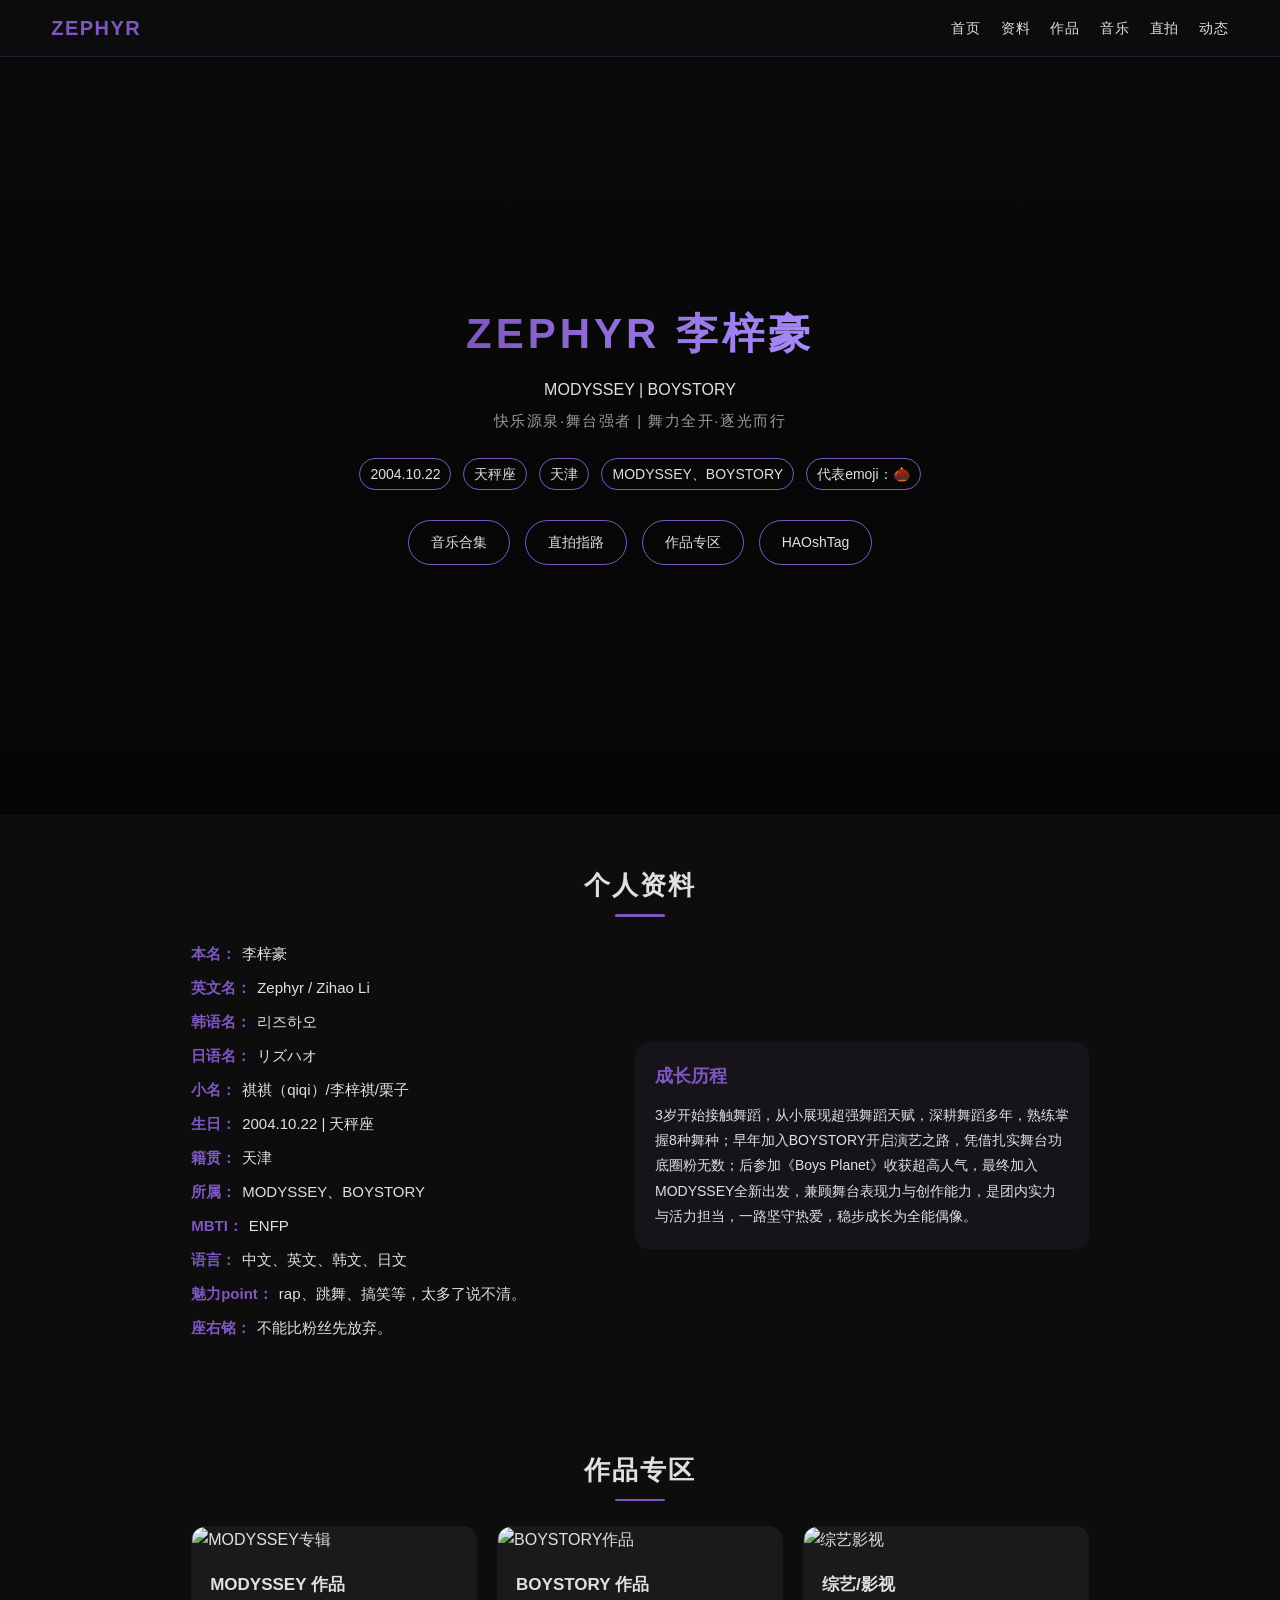
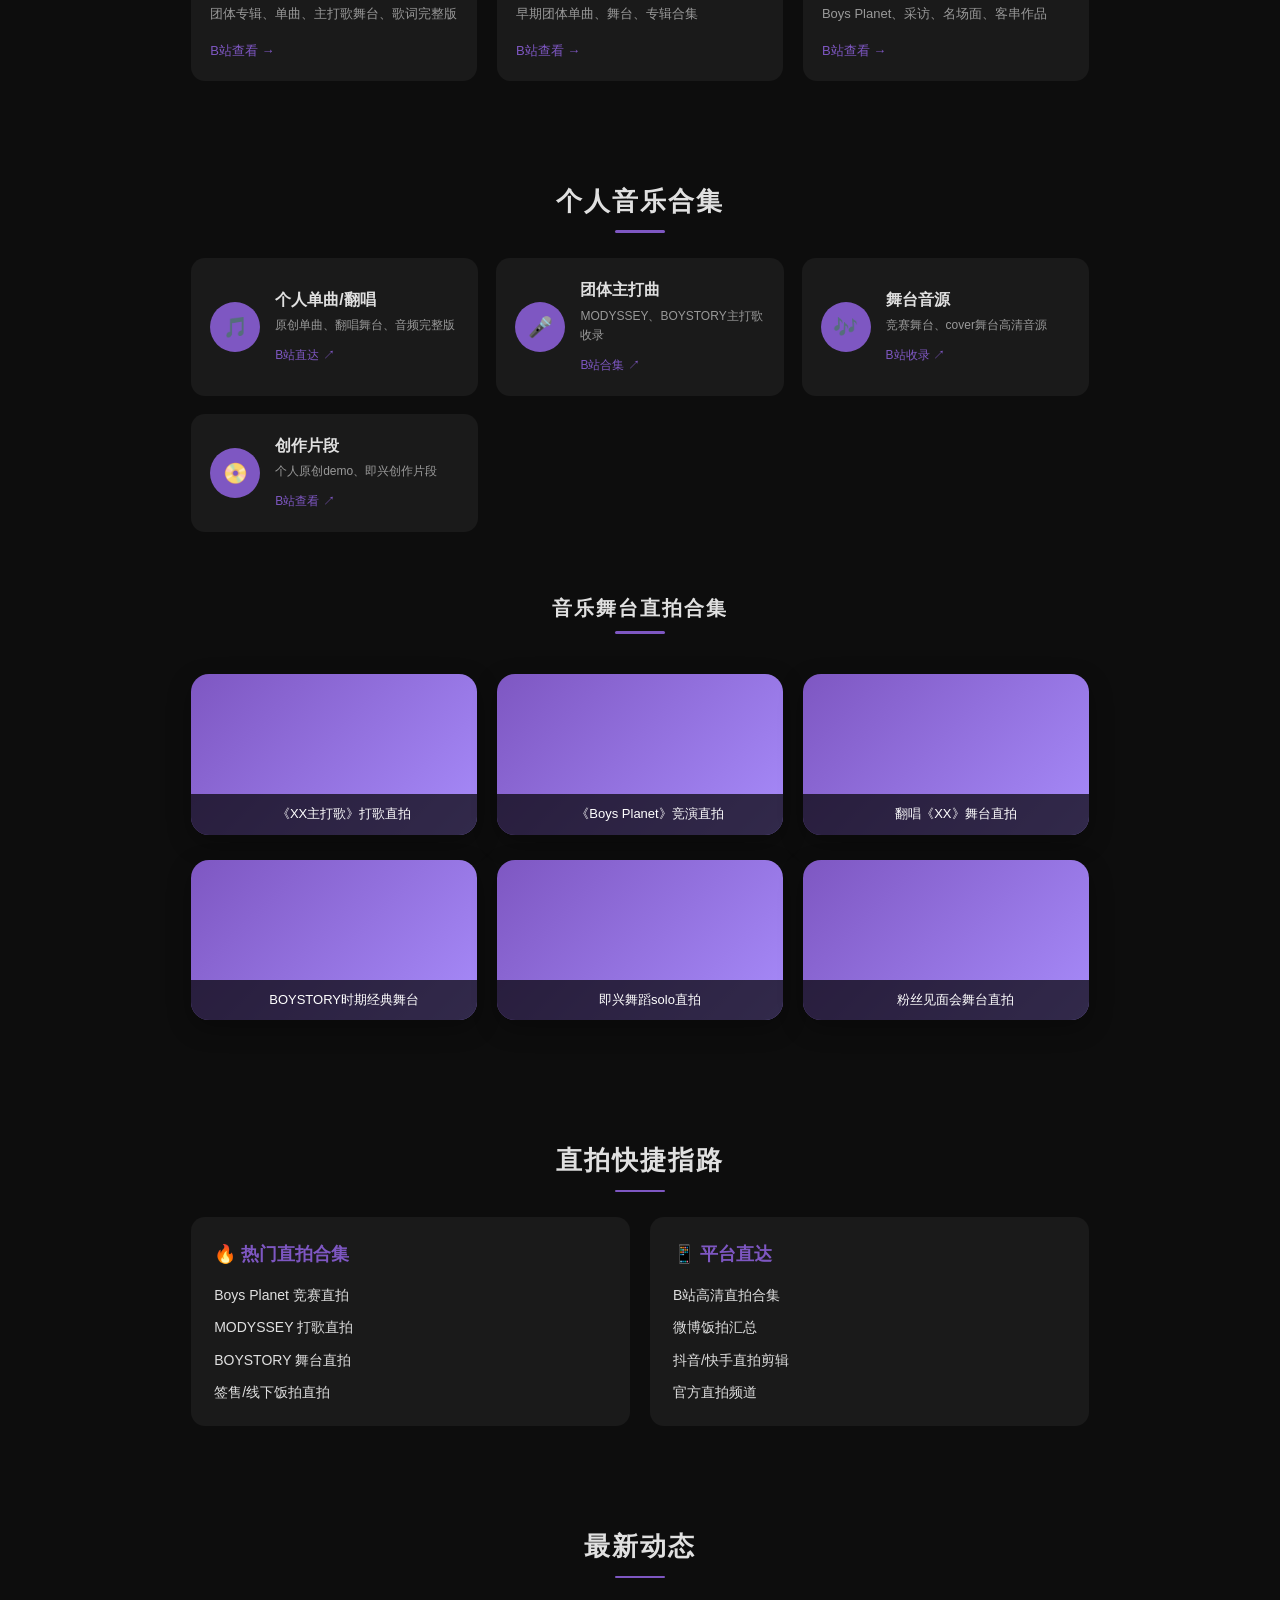
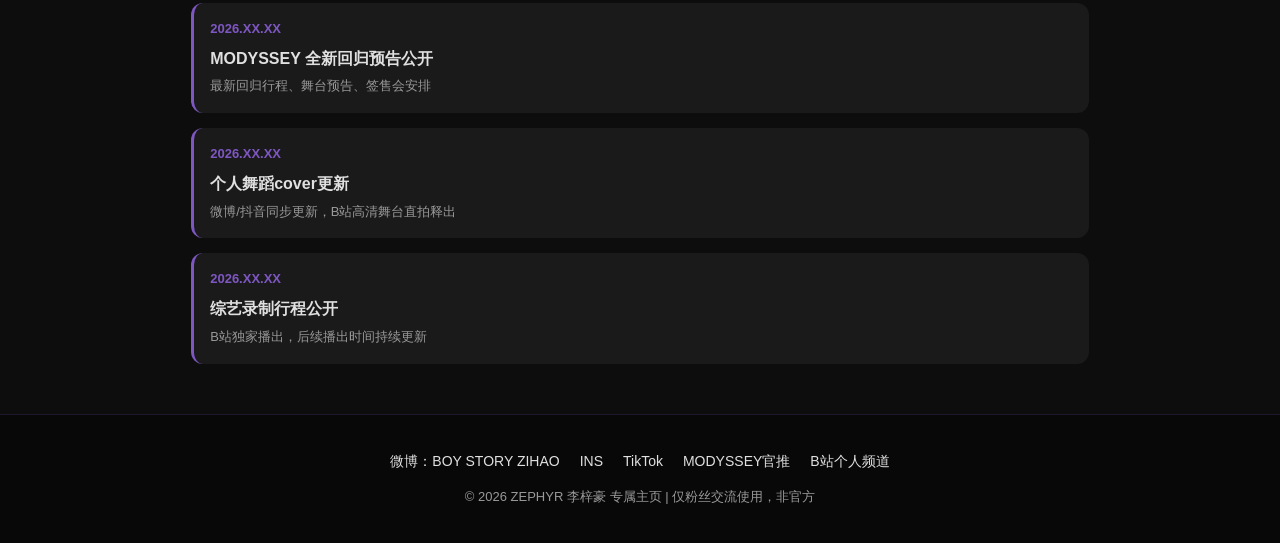
==== index.html @ f2901752 "Add files via upload" ====
<!DOCTYPE html>
<html lang="zh-CN">
<head>
    <meta charset="UTF-8">
    <meta name="viewport" content="width=device-width, initial-scale=1.0">
    <title>ZEPHYR 李梓豪 | MODYSSEY</title>
    <style>
        * {
            margin: 0;
            padding: 0;
            box-sizing: border-box;
            font-family: 'PingFang SC', 'Microsoft YaHei', 'Helvetica Neue', sans-serif;
            scroll-behavior: smooth;
        }
        /* 全局变量：李梓豪专属配色 */
        :root {
            --main-black: #0D0D0D;
            --card-dark: #1A1A1A;
            --accent-purple: #7E57C2; /* 专属应援主色 */
            --light-gray: #E0E0E0;
            --text-mute: #999;
            --border-glow: linear-gradient(90deg, #7E57C2, #A78BFA);
            --hover-shadow: 0 8px 25px rgba(126, 87, 194, 0.25);
        }
        body {
            background-color: var(--main-black);
            color: var(--light-gray);
            overflow-x: hidden;
            line-height: 1.6;
        }
        /* 导航栏样式 */
        nav {
            position: fixed;
            top: 0;
            width: 100%;
            background: rgba(13, 13, 13, 0.95);
            backdrop-filter: blur(10px);
            z-index: 999;
            padding: 12px 4%;
            display: flex;
            justify-content: space-between;
            align-items: center;
            border-bottom: 1px solid rgba(126, 87, 194, 0.2);
        }
        .nav-logo {
            font-size: 20px;
            font-weight: 800;
            color: var(--accent-purple);
            letter-spacing: 1.5px;
        }
        .nav-links {
            display: flex;
            gap: 20px;
        }
        .nav-links a {
            color: var(--light-gray);
            text-decoration: none;
            font-size: 14px;
            font-weight: 500;
            transition: 0.3s ease;
            text-transform: uppercase;
            letter-spacing: 0.8px;
        }
        .nav-links a:hover {
            color: var(--accent-purple);
        }
        /* 首页横幅样式 */
        .hero-banner {
            width: 100%;
            height: 85vh;
            background: linear-gradient(rgba(0,0,0,0.3), rgba(0,0,0,0.6)), url('lzh.jpg');

            background-size: cover;
            background-position: center;
            display: flex;
            flex-direction: column;
            justify-content: center;
            align-items: center;
            text-align: center;
            padding: 0 15px;
            margin-top: 50px;
        }
        .hero-title {
            font-size: 42px;
            font-weight: 900;
            background: var(--border-glow);
            -webkit-background-clip: text;
            background-clip: text;
            color: transparent;
            margin-bottom: 10px;
            letter-spacing: 4px;
            text-transform: uppercase;
        }
        .hero-sub {
            font-size: 16px;
            color: var(--light-gray);
            margin-bottom: 6px;
            font-weight: 400;
        }
        .hero-slogan {
            font-size: 15px;
            color: var(--text-mute);
            margin-bottom: 25px;
            letter-spacing: 1.5px;
        }
        .hero-info {
            font-size: 14px;
            color: var(--light-gray);
            margin-bottom: 30px;
            display: flex;
            gap: 12px;
            flex-wrap: wrap;
            justify-content: center;
        }
        .hero-info span {
            padding: 4px 10px;
            border: 1px solid var(--accent-purple);
            border-radius: 16px;
        }
        .quick-links {
            display: flex;
            gap: 15px;
            flex-wrap: wrap;
            justify-content: center;
        }
        .quick-btn {
            padding: 10px 22px;
            border: 1px solid var(--accent-purple);
            background: transparent;
            color: var(--light-gray);
            border-radius: 25px;
            text-decoration: none;
            font-size: 14px;
            transition: 0.3s ease;
        }
        .quick-btn:hover {
            background: var(--accent-purple);
            color: #fff;
            box-shadow: var(--hover-shadow);
        }
        /* 通用模块样式 */
        .section {
            padding: 50px 4%;
            max-width: 1000px;
            margin: 0 auto;
        }
        .section-title {
            font-size: 26px;
            font-weight: 700;
            color: var(--light-gray);
            text-align: center;
            margin-bottom: 35px;
            letter-spacing: 2px;
            text-transform: uppercase;
            position: relative;
        }
        .section-title::after {
            content: '';
            width: 50px;
            height: 2.5px;
            background: var(--accent-purple);
            position: absolute;
            bottom: -10px;
            left: 50%;
            transform: translateX(-50%);
            border-radius: 2px;
        }
        .card-group {
            display: grid;
            grid-template-columns: repeat(auto-fit, minmax(260px, 1fr));
            gap: 20px;
        }
        .card {
            background: var(--card-dark);
            border-radius: 14px;
            overflow: hidden;
            transition: 0.3s ease;
            border: 1px solid transparent;
        }
        .card:hover {
            transform: translateY(-6px);
            box-shadow: var(--hover-shadow);
            border-color: var(--accent-purple);
        }
        /* 适配B站16:9封面比例 - 作品专区卡片 */
        .card img {
            width: 100%;
            aspect-ratio: 16/9; /* 核心：B站封面16:9比例，替代固定高度 */
            object-fit: cover;
        }
        .card-body {
            padding: 18px;
        }
        .card-title-sm {
            font-size: 17px;
            font-weight: 600;
            color: var(--light-gray);
            margin-bottom: 6px;
        }
        .card-desc {
            font-size: 13px;
            color: var(--text-mute);
            margin-bottom: 12px;
            line-height: 1.6;
        }
        .card-link {
            color: var(--accent-purple);
            text-decoration: none;
            font-size: 13px;
            font-weight: 500;
            display: inline-flex;
            align-items: center;
            gap: 4px;
        }
        /* 个人资料板块样式 */
        .about-wrap {
            display: flex;
            flex-wrap: wrap;
            gap: 30px;
            align-items: center;
        }
        .about-basic {
            flex: 1;
            min-width: 280px;
        }
        .about-basic p {
            font-size: 15px;
            margin-bottom: 10px;
            color: var(--light-gray);
        }
        .about-basic span {
            color: var(--accent-purple);
            font-weight: 600;
            margin-right: 6px;
        }
        .about-story {
            flex: 1;
            min-width: 280px;
            background: rgba(126, 87, 194, 0.08);
            padding: 20px;
            border-radius: 14px;
        }
        .about-story h3 {
            color: var(--accent-purple);
            margin-bottom: 12px;
            font-size: 18px;
        }
        .about-story p {
            font-size: 14px;
            color: var(--light-gray);
            line-height: 1.8;
        }
        /* 动态&行程板块样式 */
        .news-list {
            display: flex;
            flex-direction: column;
            gap: 15px;
        }
        .news-item {
            background: var(--card-dark);
            padding: 16px;
            border-radius: 12px;
            border-left: 3px solid var(--accent-purple);
        }
        .news-date {
            color: var(--accent-purple);
            font-size: 13px;
            margin-bottom: 6px;
            font-weight: 600;
        }
        .news-title {
            font-size: 16px;
            color: var(--light-gray);
            margin-bottom: 5px;
        }
        .news-desc {
            font-size: 13px;
            color: var(--text-mute);
        }
        /* 个人音乐合集板块 - 原有样式 */
        .music-grid {
            display: grid;
            grid-template-columns: repeat(auto-fit, minmax(240px, 1fr));
            gap: 18px;
            margin-bottom: 40px;
        }
        .music-card {
            background: var(--card-dark);
            border-radius: 14px;
            padding: 18px;
            display: flex;
            align-items: center;
            gap: 15px;
            transition: 0.3s ease;
            border: 1px solid transparent;
        }
        .music-card:hover {
            border-color: var(--accent-purple);
            box-shadow: var(--hover-shadow);
        }
        .music-icon {
            width: 50px;
            height: 50px;
            border-radius: 50%;
            background: var(--accent-purple);
            display: flex;
            align-items: center;
            justify-content: center;
            color: #fff;
            font-size: 20px;
            flex-shrink: 0;
        }
        .music-info h4 {
            font-size: 16px;
            color: var(--light-gray);
            margin-bottom: 4px;
            font-weight: 600;
        }
        .music-info p {
            font-size: 12px;
            color: var(--text-mute);
            margin-bottom: 6px;
        }
        .music-link {
            font-size: 12px;
            color: var(--accent-purple);
            text-decoration: none;
        }
        /* 核心：2行3列滑动卡片容器 - 保留动画，适配B站16:9 */
        .card-slider {
            position: relative;
            width: 100%;
            max-width: 900px;
            margin: 0 auto;
            /* 2行3列核心布局 */
            display: grid;
            grid-template-columns: repeat(3, 1fr);
            gap: 25px 20px; /* 行间距25px，列间距20px，保证悬浮不重叠 */
            padding: 20px 0;
        }
        /* B站16:9封面卡片 - 改名slider-card避免冲突，保留所有动画 */
        .slider-card {
            width: 100%;
            aspect-ratio: 16/9; /* 严格B站16:9封面比例，自适应宽度 */
            background: linear-gradient(135deg, #7E57C2 0%, #A78BFA 100%);
            border-radius: 18px;
            box-shadow: 0 8px 25px rgba(0,0,0,0.3);
            transition: all 0.4s ease;
            cursor: pointer;
            position: relative;
            overflow: hidden;
            z-index: 1;
        }
        /* 卡片封面图+标题 */
        .slider-card::before {
            content: '';
            position: absolute;
            top: 0;
            left: 0;
            width: 100%;
            height: 100%;
            background: url('https://picsum.photos/id/1080/600/338') center/cover;
            opacity: 0.85;
            transition: opacity 0.4s ease;
        }
        .slider-card::after {
            content: attr(data-title);
            position: absolute;
            bottom: 0;
            left: 0;
            width: 100%;
            padding: 10px;
            background: rgba(0,0,0,0.7);
            color: #fff;
            font-size: 13px;
            text-align: center;
            z-index: 2;
        }
        /* 核心动画1：鼠标移入容器，所有卡片默认变暗缩小 */
        .card-slider:hover .slider-card {
            filter: brightness(0.3);
            opacity: 0.5;
            transform: scale(0.9);
        }
        /* 核心动画2：鼠标悬浮单张卡片，升起放大变亮，置顶显示 */
        .slider-card:hover {
            transform: translateY(-60px) scale(1.15) !important;
            filter: brightness(1) !important;
            opacity: 1 !important;
            box-shadow: 0 20px 45px rgba(126, 87, 194, 0.6);
            z-index: 10;
        }
        .slider-card:hover::before {
            opacity: 1; /* 悬浮时封面图更清晰 */
        }
        /* 直拍指路板块样式 */
        .direct-wrap {
            display: grid;
            grid-template-columns: repeat(auto-fit, minmax(280px, 1fr));
            gap: 20px;
        }
        .direct-box {
            background: var(--card-dark);
            border-radius: 14px;
            padding: 22px;
            border: 1px solid transparent;
            transition: 0.3s ease;
        }
        .direct-box:hover {
            border-color: var(--accent-purple);
        }
        .direct-box h3 {
            color: var(--accent-purple);
            font-size: 18px;
            margin-bottom: 15px;
            display: flex;
            align-items: center;
            gap: 8px;
        }
        .direct-list {
            list-style: none;
            display: flex;
            flex-direction: column;
            gap: 10px;
        }
        .direct-list li {
            font-size: 14px;
            color: var(--light-gray);
        }
        .direct-list li a {
            color: var(--light-gray);
            text-decoration: none;
            transition: 0.3s ease;
        }
        .direct-list li a:hover {
            color: var(--accent-purple);
        }
        /* 页脚样式 */
        footer {
            background: #080808;
            padding: 35px 4%;
            text-align: center;
            border-top: 1px solid rgba(126, 87, 194, 0.2);
        }
        .footer-links {
            display: flex;
            justify-content: center;
            gap: 20px;
            flex-wrap: wrap;
            margin-bottom: 15px;
        }
        .footer-links a {
            color: var(--light-gray);
            text-decoration: none;
            font-size: 14px;
            transition: 0.3s ease;
        }
        .footer-links a:hover {
            color: var(--accent-purple);
        }
        .footer-copy {
            font-size: 13px;
            color: var(--text-mute);
        }
        /* 响应式适配 - 全端优化 */
        @media (max-width: 768px) {
            .nav-links {
                display: none;
            }
            .hero-title {
                font-size: 28px;
                letter-spacing: 2px;
            }
            .section {
                padding: 40px 15px;
            }
            .section-title {
                font-size: 22px;
            }
            .hero-info {
                gap: 8px;
            }
            .music-grid, .direct-wrap {
                grid-template-columns: 1fr;
            }
            /* 平板端：卡片改为2列，缩小悬浮幅度 */
            .card-slider {
                grid-template-columns: repeat(2, 1fr);
                gap: 20px 15px;
            }
            .slider-card:hover {
                transform: translateY(-40px) scale(1.1) !important;
            }
        }
        @media (max-width: 480px) {
            .hero-banner {
                height: 75vh;
            }
            .hero-title {
                font-size: 24px;
            }
            /* 手机端：卡片改为1列，进一步缩小悬浮幅度 */
            .card-slider {
                grid-template-columns: 1fr;
                gap: 15px;
            }
            .slider-card:hover {
                transform: translateY(-30px) scale(1.08) !important;
            }
        }
    </style>
</head>
<body>
    <!-- 固定导航栏 -->
    <nav>
        <div class="nav-logo">ZEPHYR</div>
        <div class="nav-links">
            <a href="#home">首页</a>
            <a href="#about">资料</a>
            <a href="#works">作品</a>
            <a href="#music">音乐</a>
            <a href="#direct">直拍</a>
            <a href="#news">动态</a>
        </div>
    </nav>

    <!-- 1. 首页板块：第一印象 -->
    <section class="hero-banner" id="home">
        <h1 class="hero-title">ZEPHYR 李梓豪</h1>
        <p class="hero-sub">MODYSSEY | BOYSTORY</p>
        <p class="hero-slogan">快乐源泉·舞台强者 | 舞力全开·逐光而行</p>
        <div class="hero-info">
            <span>2004.10.22</span>
            <span>天秤座</span>
            <span>天津</span>
            <span>MODYSSEY、BOYSTORY</span>
            <span>代表emoji：🌰</span>
        </div>
        <div class="quick-links">
            <a href="#music" class="quick-btn">音乐合集</a>
            <a href="#direct" class="quick-btn">直拍指路</a>
            <a href="#works" class="quick-btn">作品专区</a>
            <a href="274.html" class="quick-btn">HAOshTag</a>
        </div>
    </section>

    <!-- 2. 个人资料板块：About -->
    <section class="section" id="about">
        <h2 class="section-title">个人资料</h2>
        <div class="about-wrap">
            <div class="about-basic">
                <p><span>本名：</span>李梓豪</p>
                <p><span>英文名：</span>Zephyr / Zihao Li</p>
                <p><span>韩语名：</span>리즈하오</p>
                <p><span>日语名：</span>リズハオ</p>
                <p><span>小名：</span>祺祺（qiqi）/李梓祺/栗子</p>
                <p><span>生日：</span>2004.10.22 | 天秤座</p>
                <p><span>籍贯：</span>天津</p>
                <p><span>所属：</span>MODYSSEY、BOYSTORY</p>
                <p><span>MBTI：</span>ENFP</p>
                <p><span>语言：</span>中文、英文、韩文、日文</p>
                <p><span>魅力point：</span>rap、跳舞、搞笑等，太多了说不清。</p>
                <p><span>座右铭：</span>不能比粉丝先放弃。</p>
            </div>
            <div class="about-story">
                <h3>成长历程</h3>
                <p>3岁开始接触舞蹈，从小展现超强舞蹈天赋，深耕舞蹈多年，熟练掌握8种舞种；早年加入BOYSTORY开启演艺之路，凭借扎实舞台功底圈粉无数；后参加《Boys Planet》收获超高人气，最终加入MODYSSEY全新出发，兼顾舞台表现力与创作能力，是团内实力与活力担当，一路坚守热爱，稳步成长为全能偶像。</p>
            </div>
        </div>
    </section>

    <!-- 3. 作品专区：Works（已适配B站16:9封面） -->
    <section class="section" id="works">
        <h2 class="section-title">作品专区</h2>
        <div class="card-group">
            <div class="card">
                <img src="https://picsum.photos/id/1060/600/338" alt="MODYSSEY专辑">
                <div class="card-body">
                    <h3 class="card-title-sm">MODYSSEY 作品</h3>
                    <p class="card-desc">团体专辑、单曲、主打歌舞台、歌词完整版</p>
                    <a href="https://bilibili.com" target="_blank" class="card-link">B站查看 →</a>
                </div>
            </div>
            <div class="card">
                <img src="https://picsum.photos/id/1070/600/338" alt="BOYSTORY作品">
                <div class="card-body">
                    <h3 class="card-title-sm">BOYSTORY 作品</h3>
                    <p class="card-desc">早期团体单曲、舞台、专辑合集</p>
                    <a href="https://bilibili.com" target="_blank" class="card-link">B站查看 →</a>
                </div>
            </div>
            <div class="card">
                <img src="https://picsum.photos/id/1040/600/338" alt="综艺影视">
                <div class="card-body">
                    <h3 class="card-title-sm">综艺/影视</h3>
                    <p class="card-desc">Boys Planet、采访、名场面、客串作品</p>
                    <a href="https://bilibili.com" target="_blank" class="card-link">B站查看 →</a>
                </div>
            </div>
        </div>
    </section>

    <!-- 4. 个人音乐合集板块（核心：2行3列动画卡片） -->
    <section class="section" id="music">
        <h2 class="section-title">个人音乐合集</h2>
        <div class="music-grid">
            <div class="music-card">
                <div class="music-icon">🎵</div>
                <div class="music-info">
                    <h4>个人单曲/翻唱</h4>
                    <p>原创单曲、翻唱舞台、音频完整版</p>
                    <a href="https://bilibili.com" target="_blank" class="music-link">B站直达 ↗</a>
                </div>
            </div>
            <div class="music-card">
                <div class="music-icon">🎤</div>
                <div class="music-info">
                    <h4>团体主打曲</h4>
                    <p>MODYSSEY、BOYSTORY主打歌收录</p>
                    <a href="https://bilibili.com" target="_blank" class="music-link">B站合集 ↗</a>
                </div>
            </div>
            <div class="music-card">
                <div class="music-icon">🎶</div>
                <div class="music-info">
                    <h4>舞台音源</h4>
                    <p>竞赛舞台、cover舞台高清音源</p>
                    <a href="https://bilibili.com" target="_blank" class="music-link">B站收录 ↗</a>
                </div>
            </div>
            <div class="music-card">
                <div class="music-icon">📀</div>
                <div class="music-info">
                    <h4>创作片段</h4>
                    <p>个人原创demo、即兴创作片段</p>
                    <a href="https://bilibili.com" target="_blank" class="music-link">B站查看 ↗</a>
                </div>
            </div>
        </div>

        <!-- 2行3列动画卡片区域 - 音乐舞台直拍合集 -->
        <h3 class="section-title" style="font-size: 20px; margin-top: 60px; margin-bottom: 30px;">音乐舞台直拍合集</h3>
        <div class="card-slider">
            <div class="slider-card" data-title="《XX主打歌》打歌直拍"></div>
            <div class="slider-card" data-title="《Boys Planet》竞演直拍"></div>
            <div class="slider-card" data-title="翻唱《XX》舞台直拍"></div>
            <div class="slider-card" data-title="BOYSTORY时期经典舞台"></div>
            <div class="slider-card" data-title="即兴舞蹈solo直拍"></div>
            <div class="slider-card" data-title="粉丝见面会舞台直拍"></div>
            <!-- 如需增加卡片，继续添加即可，网格会自动适配 -->
        </div>
    </section>

    <!-- 5. 直拍指路板块 -->
    <section class="section" id="direct">
        <h2 class="section-title">直拍快捷指路</h2>
        <div class="direct-wrap">
            <div class="direct-box">
                <h3>🔥 热门直拍合集</h3>
                <ul class="direct-list">
                    <li><a href="https://bilibili.com" target="_blank">Boys Planet 竞赛直拍</a></li>
                    <li><a href="https://bilibili.com" target="_blank">MODYSSEY 打歌直拍</a></li>
                    <li><a href="https://bilibili.com" target="_blank">BOYSTORY 舞台直拍</a></li>
                    <li><a href="https://bilibili.com" target="_blank">签售/线下饭拍直拍</a></li>
                </ul>
            </div>
            <div class="direct-box">
                <h3>📱 平台直达</h3>
                <ul class="direct-list">
                    <li><a href="https://bilibili.com" target="_blank">B站高清直拍合集</a></li>
                    <li><a href="#" target="_blank">微博饭拍汇总</a></li>
                    <li><a href="#" target="_blank">抖音/快手直拍剪辑</a></li>
                    <li><a href="#" target="_blank">官方直拍频道</a></li>
                </ul>
            </div>
        </div>
    </section>

    <!-- 6. 动态新闻：News -->
    <section class="section" id="news">
        <h2 class="section-title">最新动态</h2>
        <div class="news-list">
            <div class="news-item">
                <div class="news-date">2026.XX.XX</div>
                <h3 class="news-title">MODYSSEY 全新回归预告公开</h3>
                <p class="news-desc">最新回归行程、舞台预告、签售会安排</p>
            </div>
            <div class="news-item">
                <div class="news-date">2026.XX.XX</div>
                <h3 class="news-title">个人舞蹈cover更新</h3>
                <p class="news-desc">微博/抖音同步更新，B站高清舞台直拍释出</p>
            </div>
            <div class="news-item">
                <div class="news-date">2026.XX.XX</div>
                <h3 class="news-title">综艺录制行程公开</h3>
                <p class="news-desc">B站独家播出，后续播出时间持续更新</p>
            </div>
        </div>
    </section>

    <!-- 7. 页脚社交链接 -->
    <footer>
        <div class="footer-links">
            <a href="https://weibo.com/" target="_blank">微博：BOY STORY ZIHAO</a>
            <a href="#" target="_blank">INS</a>
            <a href="#" target="_blank">TikTok</a>
            <a href="#" target="_blank">MODYSSEY官推</a>
            <a href="https://bilibili.com" target="_blank">B站个人频道</a>
        </div>
        <p class="footer-copy">© 2026 ZEPHYR 李梓豪 专属主页 | 仅粉丝交流使用，非官方</p>
    </footer>
</body>
</html>
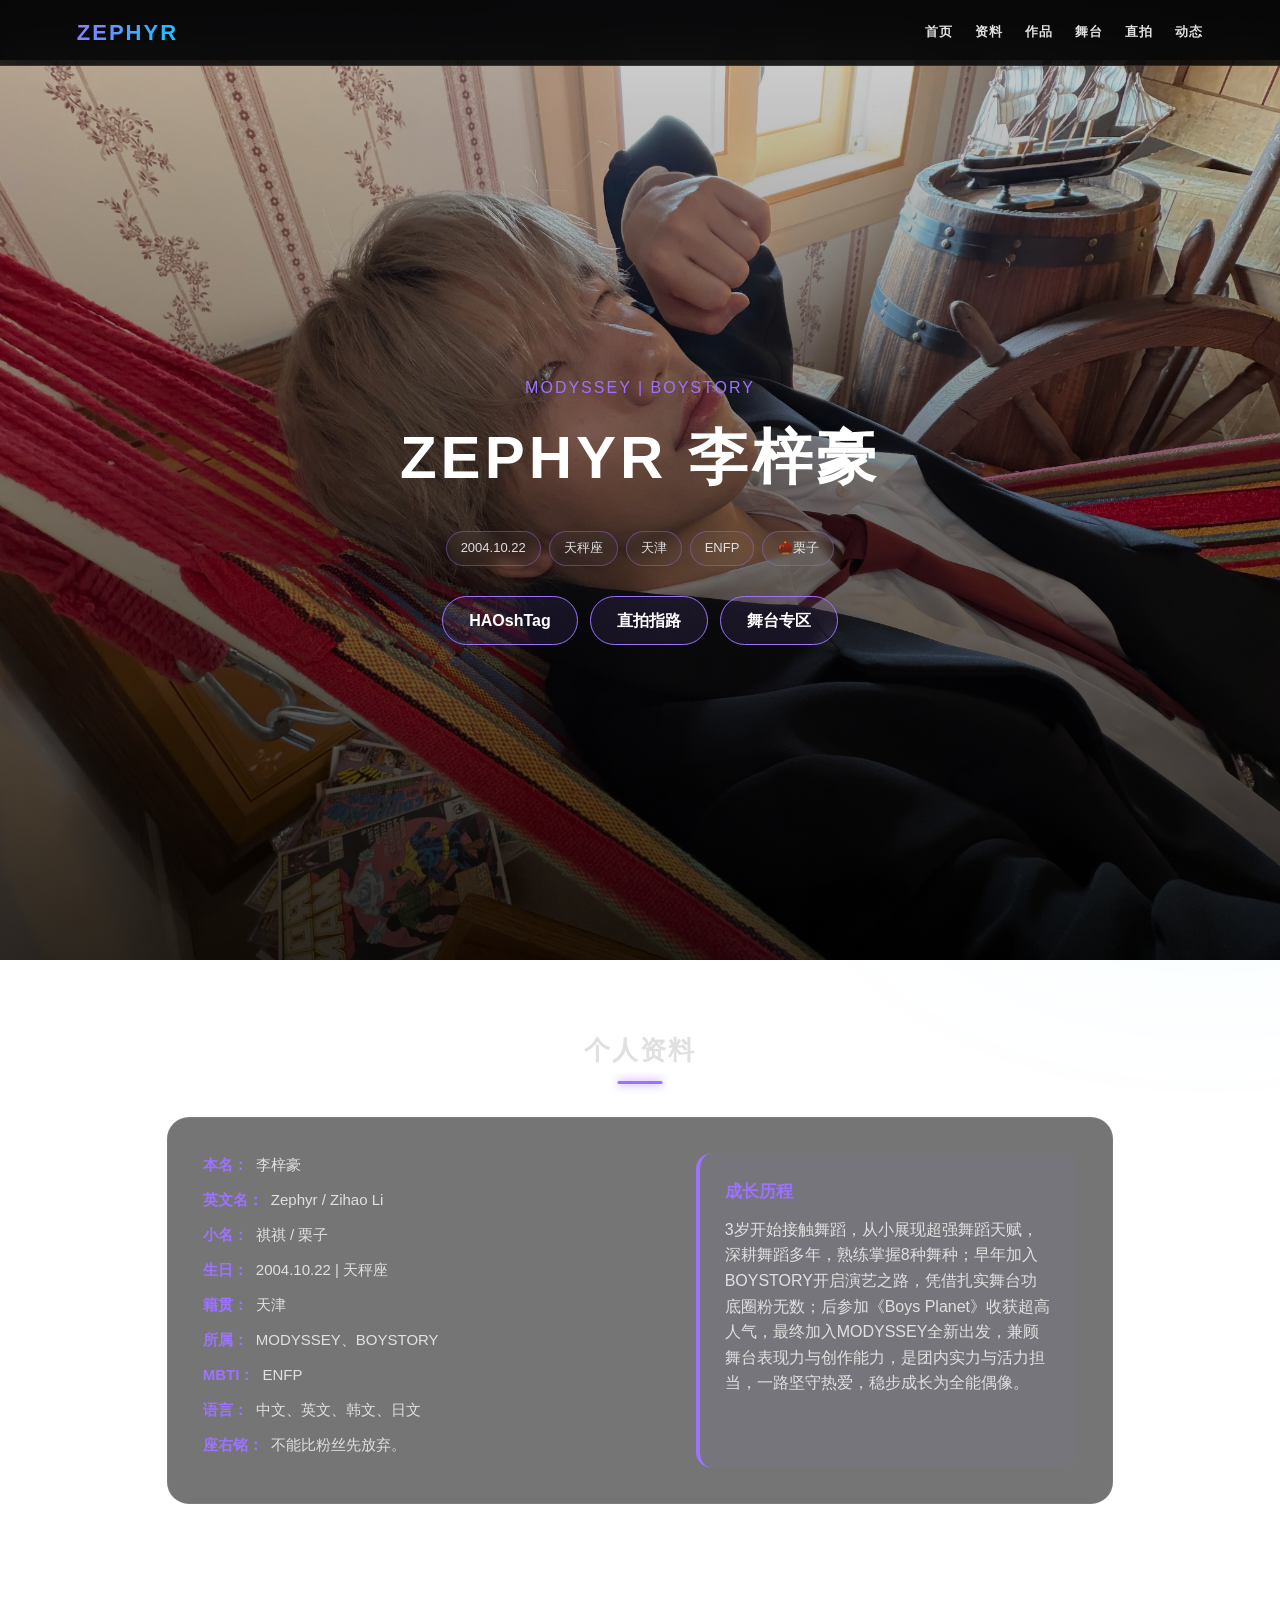
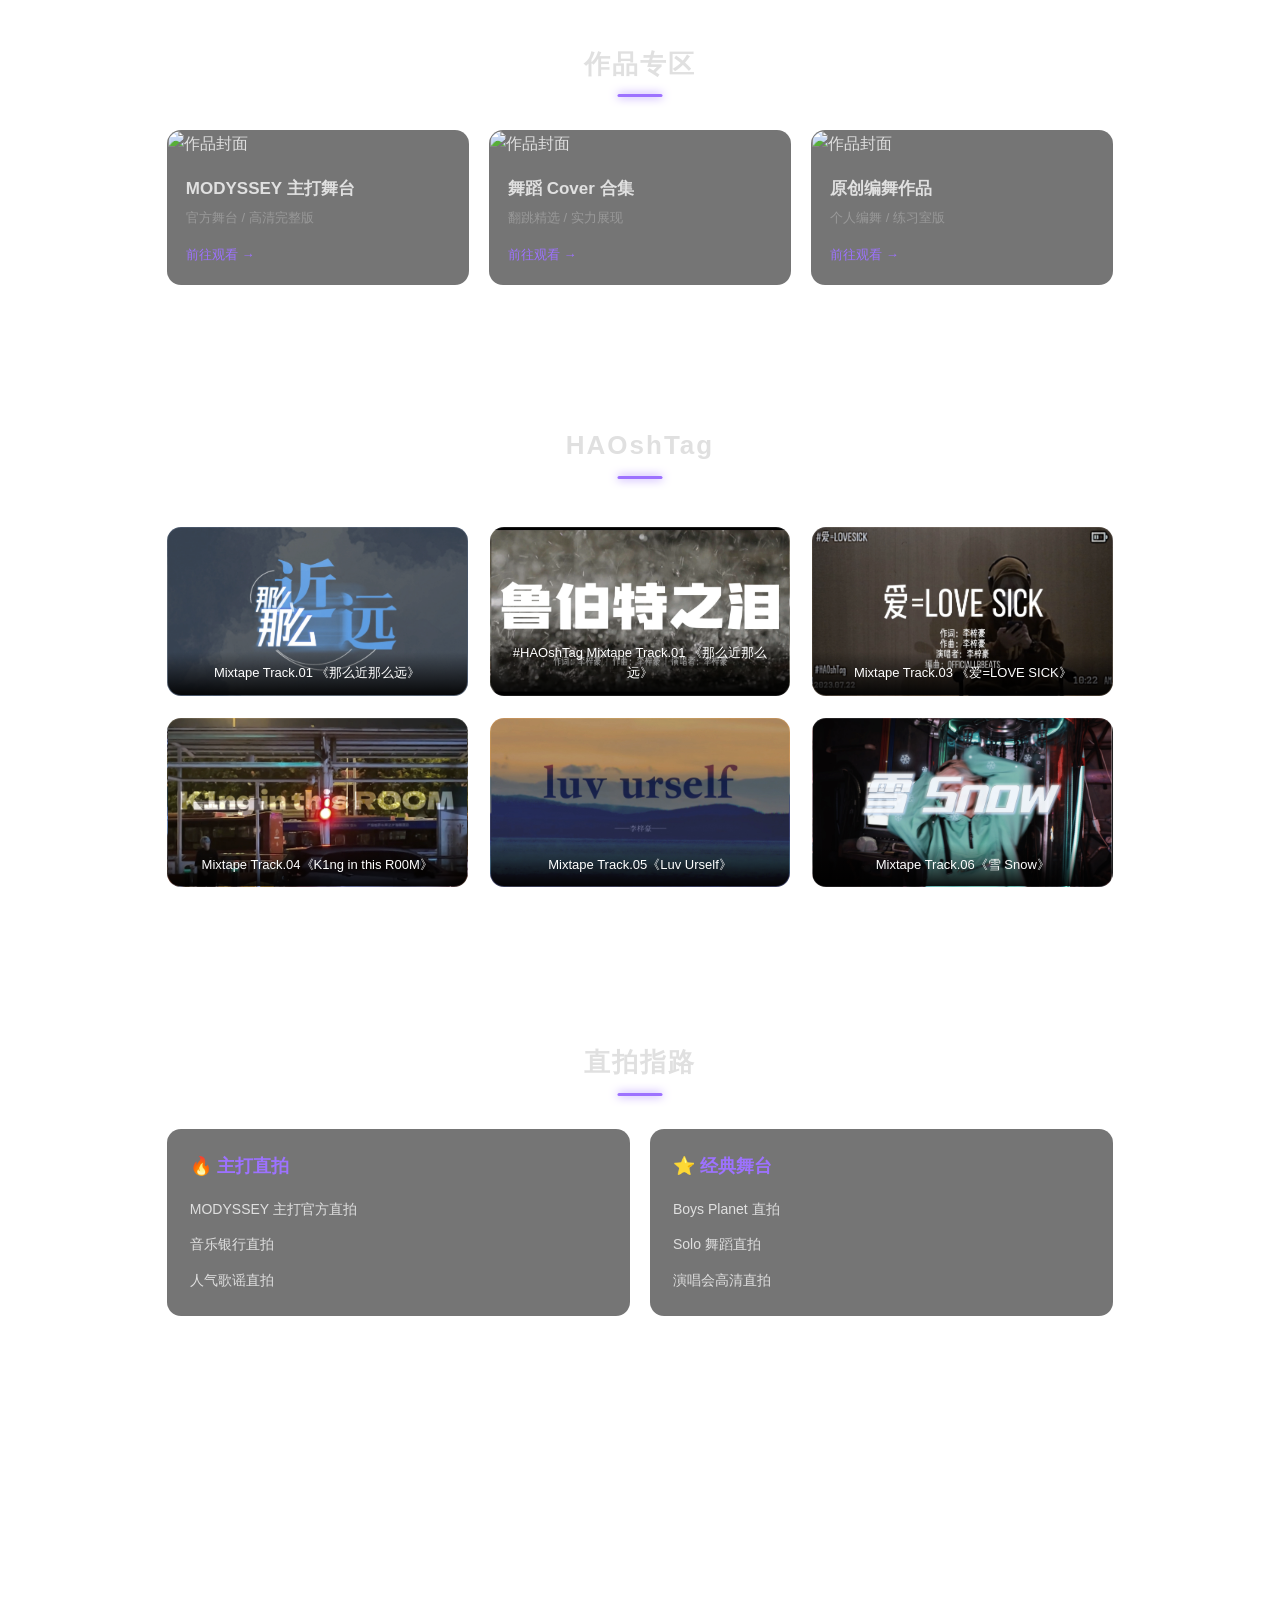
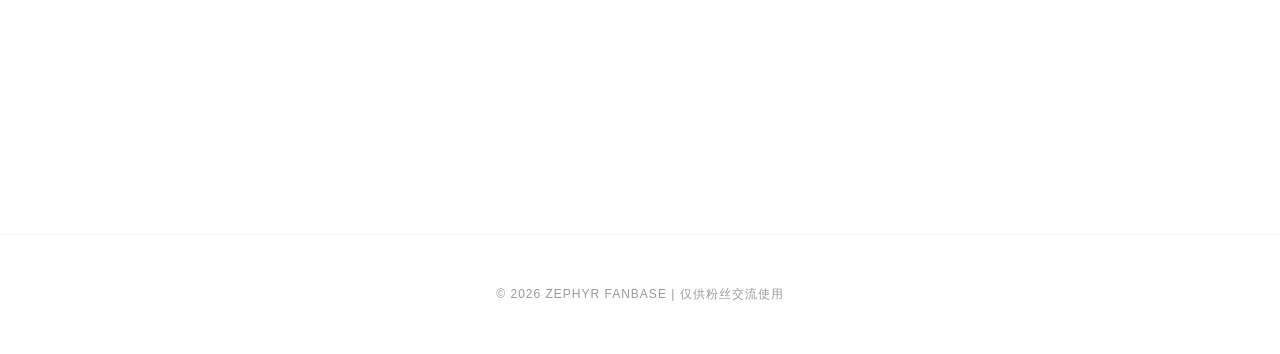
==== commit be645ac5: "Add files via upload" ====
--- a/index.html
+++ b/index.html
@@ -12,164 +12,335 @@
             font-family: 'PingFang SC', 'Microsoft YaHei', 'Helvetica Neue', sans-serif;
             scroll-behavior: smooth;
         }
-        /* 全局变量：李梓豪专属配色 */
+
         :root {
-            --main-black: #0D0D0D;
-            --card-dark: #1A1A1A;
-            --accent-purple: #7E57C2; /* 专属应援主色 */
+            --main-black: #080808;
+            --card-dark: rgba(26, 26, 26, 0.6);
+            --accent-purple: #9D72FF;
+            --accent-glow: rgba(157, 114, 255, 0.3);
             --light-gray: #E0E0E0;
             --text-mute: #999;
-            --border-glow: linear-gradient(90deg, #7E57C2, #A78BFA);
-            --hover-shadow: 0 8px 25px rgba(126, 87, 194, 0.25);
-        }
+            --border-glow: linear-gradient(135deg, #9D72FF, #00D2FF);
+            --glass: rgba(255, 255, 255, 0.03);
+        }
+
+        @keyframes fadeIn {
+            from { opacity: 0; transform: translateY(20px); }
+            to { opacity: 1; transform: translateY(0); }
+        }
+
+        @keyframes titleGlow {
+            0% { text-shadow: 0 0 10px rgba(157, 114, 255, 0.2); }
+            100% { text-shadow: 0 0 25px rgba(157, 114, 255, 0.6), 0 0 5px #fff; }
+        }
+
         body {
             background-color: var(--main-black);
+            background: radial-gradient(circle at 50% 50%, #1a1425 0%, #080808 100%);
+            background-attachment: fixed;
             color: var(--light-gray);
             overflow-x: hidden;
             line-height: 1.6;
         }
-        /* 导航栏样式 */
+
+        .bg-glow {
+            position: fixed;
+            width: 400px;
+            height: 400px;
+            background: var(--accent-purple);
+            filter: blur(150px);
+            opacity: 0.15;
+            z-index: -1;
+            border-radius: 50%;
+        }
+
         nav {
             position: fixed;
             top: 0;
             width: 100%;
-            background: rgba(13, 13, 13, 0.95);
-            backdrop-filter: blur(10px);
+            background: rgba(8, 8, 8, 0.8);
+            backdrop-filter: blur(20px);
             z-index: 999;
-            padding: 12px 4%;
+            padding: 15px 6%;
             display: flex;
             justify-content: space-between;
             align-items: center;
-            border-bottom: 1px solid rgba(126, 87, 194, 0.2);
-        }
+            border-bottom: 1px solid rgba(157, 114, 255, 0.2);
+        }
+
         .nav-logo {
-            font-size: 20px;
-            font-weight: 800;
-            color: var(--accent-purple);
-            letter-spacing: 1.5px;
-        }
-        .nav-links {
-            display: flex;
-            gap: 20px;
-        }
-        .nav-links a {
-            color: var(--light-gray);
-            text-decoration: none;
-            font-size: 14px;
-            font-weight: 500;
-            transition: 0.3s ease;
-            text-transform: uppercase;
-            letter-spacing: 0.8px;
-        }
-        .nav-links a:hover {
-            color: var(--accent-purple);
-        }
-        /* 首页横幅样式 */
-        .hero-banner {
-            width: 100%;
-            height: 85vh;
-            background: linear-gradient(rgba(0,0,0,0.3), rgba(0,0,0,0.6)), url('lzh.jpg');
-
-            background-size: cover;
-            background-position: center;
-            display: flex;
-            flex-direction: column;
-            justify-content: center;
-            align-items: center;
-            text-align: center;
-            padding: 0 15px;
-            margin-top: 50px;
-        }
-        .hero-title {
-            font-size: 42px;
+            font-size: 22px;
             font-weight: 900;
             background: var(--border-glow);
             -webkit-background-clip: text;
             background-clip: text;
             color: transparent;
-            margin-bottom: 10px;
+            letter-spacing: 2px;
+        }
+
+        .nav-links {
+            display: flex;
+            gap: 22px;
+        }
+
+        .nav-links a {
+            color: var(--light-gray);
+            text-decoration: none;
+            font-size: 13px;
+            font-weight: 600;
+            transition: 0.3s;
+            text-transform: uppercase;
+            letter-spacing: 1px;
+        }
+
+        .nav-links a:hover {
+            color: var(--accent-purple);
+        }
+
+        .hero-banner {
+            width: 100%;
+            min-height: 100vh;
+            background: linear-gradient(rgba(0,0,0,0.2), rgba(0,0,0,0.8)), url('banner.jpg') center/cover;
+            display: flex;
+            flex-direction: column;
+            justify-content: center;
+            align-items: center;
+            text-align: center;
+            padding: 0 20px;
+            margin-top: 60px;
+        }
+
+        .hero-title {
+            font-size: clamp(30px, 8vw, 60px);
+            font-weight: 900;
+            color: #fff;
+            margin-bottom: 15px;
             letter-spacing: 4px;
-            text-transform: uppercase;
-        }
+            animation: titleGlow 2s ease-in-out infinite alternate;
+        }
+
         .hero-sub {
             font-size: 16px;
-            color: var(--light-gray);
-            margin-bottom: 6px;
-            font-weight: 400;
-        }
+            color: var(--accent-purple);
+            margin-bottom: 10px;
+            font-weight: 300;
+            letter-spacing: 2px;
+        }
+
         .hero-slogan {
-            font-size: 15px;
+            font-size: 14px;
             color: var(--text-mute);
             margin-bottom: 25px;
-            letter-spacing: 1.5px;
-        }
+            letter-spacing: 1px;
+        }
+
         .hero-info {
-            font-size: 14px;
-            color: var(--light-gray);
-            margin-bottom: 30px;
-            display: flex;
-            gap: 12px;
+            margin: 10px 0 30px;
+            display: flex;
             flex-wrap: wrap;
             justify-content: center;
-        }
+            gap: 8px;
+        }
+
         .hero-info span {
-            padding: 4px 10px;
+            padding: 6px 14px;
+            background: var(--glass);
+            border: 1px solid rgba(157, 114, 255, 0.4);
+            border-radius: 20px;
+            font-size: 13px;
+            backdrop-filter: blur(5px);
+        }
+
+        .quick-links {
+            display: flex;
+            flex-wrap: wrap;
+            gap: 12px;
+            justify-content: center;
+        }
+
+        .quick-btn {
+            padding: 11px 26px;
             border: 1px solid var(--accent-purple);
-            border-radius: 16px;
-        }
-        .quick-links {
-            display: flex;
-            gap: 15px;
-            flex-wrap: wrap;
-            justify-content: center;
-        }
-        .quick-btn {
-            padding: 10px 22px;
-            border: 1px solid var(--accent-purple);
-            background: transparent;
-            color: var(--light-gray);
-            border-radius: 25px;
+            background: rgba(157, 114, 255, 0.1);
+            color: #fff;
+            border-radius: 30px;
             text-decoration: none;
-            font-size: 14px;
-            transition: 0.3s ease;
-        }
+            font-weight: 600;
+            transition: 0.4s;
+        }
+
         .quick-btn:hover {
             background: var(--accent-purple);
-            color: #fff;
-            box-shadow: var(--hover-shadow);
-        }
-        /* 通用模块样式 */
+            transform: scale(1.05);
+            box-shadow: 0 0 20px var(--accent-glow);
+        }
+
         .section {
-            padding: 50px 4%;
-            max-width: 1000px;
+            padding: 70px 6%;
+            max-width: 1100px;
             margin: 0 auto;
-        }
+            opacity: 0;
+            transform: translateY(30px);
+            transition: all 0.8s ease-out;
+        }
+
+        .section.reveal {
+            opacity: 1;
+            transform: translateY(0);
+        }
+
         .section-title {
             font-size: 26px;
-            font-weight: 700;
-            color: var(--light-gray);
+            margin-bottom: 45px;
             text-align: center;
-            margin-bottom: 35px;
+            position: relative;
             letter-spacing: 2px;
-            text-transform: uppercase;
-            position: relative;
-        }
+        }
+
         .section-title::after {
             content: '';
-            width: 50px;
-            height: 2.5px;
-            background: var(--accent-purple);
             position: absolute;
-            bottom: -10px;
+            bottom: -12px;
             left: 50%;
             transform: translateX(-50%);
+            width: 45px;
+            height: 3px;
+            background: var(--accent-purple);
+            box-shadow: 0 0 10px var(--accent-purple);
             border-radius: 2px;
         }
+
+        .about-wrap {
+            display: grid;
+            grid-template-columns: 1.2fr 1fr;
+            gap: 35px;
+            background: var(--card-dark);
+            padding: 35px;
+            border-radius: 22px;
+            border: 1px solid rgba(255,255,255,0.05);
+            backdrop-filter: blur(10px);
+        }
+
+        .about-basic p {
+            margin-bottom: 11px;
+            font-size: 15px;
+        }
+
+        .about-basic span {
+            color: var(--accent-purple);
+            font-weight: bold;
+            margin-right: 8px;
+        }
+
+        .about-story {
+            background: rgba(157, 114, 255, 0.05);
+            padding: 25px;
+            border-radius: 16px;
+            border-left: 4px solid var(--accent-purple);
+        }
+
+        .about-story h3 {
+            color: var(--accent-purple);
+            margin-bottom: 12px;
+            font-size: 17px;
+        }
+
+        .card-slider {
+            display: grid;
+            grid-template-columns: repeat(3, 1fr);
+            gap: 22px;
+            padding: 15px 0;
+        }
+
+                .slider-card {
+            width: 100%;
+            aspect-ratio: 16/9;
+            background-color: #111;
+            background-size: cover; /* 确保背景图铺满 */
+            background-position: center;
+            border-radius: 14px;
+            position: relative;
+            overflow: hidden;
+            cursor: pointer;
+            transition: 0.5s cubic-bezier(0.4, 0, 0.2, 1);
+            border: 1px solid rgba(255,255,255,0.1);
+            text-decoration: none; /* 移除链接下划线 */
+        }
+
+        .slider-card::before {
+            content: '';
+            position: absolute;
+            inset: 0;
+            background: inherit; /* 关键：继承父级的背景图 */
+            opacity: 0.7;
+            filter: grayscale(0.4);
+            transition: 0.5s;
+            z-index: 1;
+        }
+
+        .card-caption {
+            position: absolute;
+            bottom: 0;
+            width: 100%;
+            padding: 11px;
+            background: linear-gradient(transparent, rgba(0,0,0,0.9));
+            font-size: 13px;
+            text-align: center;
+            color: #fff;
+            z-index: 2; /* 确保文字在背景之上 */
+        }
+
+        .slider-card::after {
+            content: '';
+            position: absolute;
+            top: 0; left: -150%;
+            width: 50%; height: 100%;
+            background: linear-gradient(to right, transparent, rgba(255,255,255,0.2), transparent);
+            transform: skewX(-25deg);
+            transition: 0.8s;
+        }
+
+        .card-slider:hover .slider-card {
+            opacity: 0.4;
+            transform: scale(0.95);
+            filter: blur(2px);
+        }
+
+        .slider-card:hover {
+            opacity: 1 !important;
+            transform: scale(1.1) translateY(-10px) !important;
+            filter: blur(0) !important;
+            z-index: 10;
+            border-color: var(--accent-purple);
+            box-shadow: 0 15px 40px rgba(157, 114, 255, 0.4);
+        }
+
+        .slider-card:hover::before {
+            opacity: 1;
+            filter: grayscale(0);
+        }
+
+        .slider-card:hover::after {
+            left: 150%;
+        }
+
+        .card-caption {
+            position: absolute;
+            bottom: 0;
+            width: 100%;
+            padding: 11px;
+            background: linear-gradient(transparent, rgba(0,0,0,0.9));
+            font-size: 13px;
+            text-align: center;
+            color: #fff;
+        }
+
         .card-group {
             display: grid;
-            grid-template-columns: repeat(auto-fit, minmax(260px, 1fr));
+            grid-template-columns: repeat(auto-fit, minmax(270px, 1fr));
             gap: 20px;
         }
+
         .card {
             background: var(--card-dark);
             border-radius: 14px;
@@ -177,228 +348,82 @@
             transition: 0.3s ease;
             border: 1px solid transparent;
         }
+
         .card:hover {
             transform: translateY(-6px);
-            box-shadow: var(--hover-shadow);
+            box-shadow: 0 8px 25px rgba(157, 114, 255, 0.25);
             border-color: var(--accent-purple);
         }
-        /* 适配B站16:9封面比例 - 作品专区卡片 */
+
         .card img {
             width: 100%;
-            aspect-ratio: 16/9; /* 核心：B站封面16:9比例，替代固定高度 */
+            aspect-ratio: 16/9;
             object-fit: cover;
         }
+
         .card-body {
             padding: 18px;
         }
+
         .card-title-sm {
             font-size: 17px;
             font-weight: 600;
             color: var(--light-gray);
             margin-bottom: 6px;
         }
+
         .card-desc {
             font-size: 13px;
             color: var(--text-mute);
             margin-bottom: 12px;
-            line-height: 1.6;
-        }
+        }
+
         .card-link {
             color: var(--accent-purple);
             text-decoration: none;
             font-size: 13px;
             font-weight: 500;
-            display: inline-flex;
-            align-items: center;
-            gap: 4px;
-        }
-        /* 个人资料板块样式 */
-        .about-wrap {
-            display: flex;
-            flex-wrap: wrap;
-            gap: 30px;
-            align-items: center;
-        }
-        .about-basic {
-            flex: 1;
-            min-width: 280px;
-        }
-        .about-basic p {
-            font-size: 15px;
-            margin-bottom: 10px;
-            color: var(--light-gray);
-        }
-        .about-basic span {
-            color: var(--accent-purple);
-            font-weight: 600;
-            margin-right: 6px;
-        }
-        .about-story {
-            flex: 1;
-            min-width: 280px;
-            background: rgba(126, 87, 194, 0.08);
-            padding: 20px;
-            border-radius: 14px;
-        }
-        .about-story h3 {
-            color: var(--accent-purple);
-            margin-bottom: 12px;
-            font-size: 18px;
-        }
-        .about-story p {
-            font-size: 14px;
-            color: var(--light-gray);
-            line-height: 1.8;
-        }
-        /* 动态&行程板块样式 */
+        }
+
         .news-list {
             display: flex;
             flex-direction: column;
             gap: 15px;
         }
+
         .news-item {
             background: var(--card-dark);
-            padding: 16px;
-            border-radius: 12px;
-            border-left: 3px solid var(--accent-purple);
-        }
+            padding: 20px;
+            border-radius: 15px;
+            transition: 0.3s;
+            display: flex;
+            align-items: center;
+            gap: 20px;
+            border: 1px solid transparent;
+        }
+
+        .news-item:hover {
+            background: rgba(157, 114, 255, 0.05);
+            border-color: rgba(157, 114, 255, 0.3);
+            transform: translateX(8px);
+        }
+
         .news-date {
-            color: var(--accent-purple);
-            font-size: 13px;
-            margin-bottom: 6px;
-            font-weight: 600;
-        }
-        .news-title {
-            font-size: 16px;
-            color: var(--light-gray);
-            margin-bottom: 5px;
-        }
-        .news-desc {
-            font-size: 13px;
-            color: var(--text-mute);
-        }
-        /* 个人音乐合集板块 - 原有样式 */
-        .music-grid {
-            display: grid;
-            grid-template-columns: repeat(auto-fit, minmax(240px, 1fr));
-            gap: 18px;
-            margin-bottom: 40px;
-        }
-        .music-card {
-            background: var(--card-dark);
-            border-radius: 14px;
-            padding: 18px;
-            display: flex;
-            align-items: center;
-            gap: 15px;
-            transition: 0.3s ease;
-            border: 1px solid transparent;
-        }
-        .music-card:hover {
-            border-color: var(--accent-purple);
-            box-shadow: var(--hover-shadow);
-        }
-        .music-icon {
-            width: 50px;
-            height: 50px;
-            border-radius: 50%;
             background: var(--accent-purple);
-            display: flex;
-            align-items: center;
-            justify-content: center;
             color: #fff;
-            font-size: 20px;
-            flex-shrink: 0;
-        }
-        .music-info h4 {
-            font-size: 16px;
-            color: var(--light-gray);
-            margin-bottom: 4px;
-            font-weight: 600;
-        }
-        .music-info p {
+            padding: 5px 12px;
+            border-radius: 8px;
             font-size: 12px;
-            color: var(--text-mute);
-            margin-bottom: 6px;
-        }
-        .music-link {
-            font-size: 12px;
-            color: var(--accent-purple);
-            text-decoration: none;
-        }
-        /* 核心：2行3列滑动卡片容器 - 保留动画，适配B站16:9 */
-        .card-slider {
-            position: relative;
-            width: 100%;
-            max-width: 900px;
-            margin: 0 auto;
-            /* 2行3列核心布局 */
-            display: grid;
-            grid-template-columns: repeat(3, 1fr);
-            gap: 25px 20px; /* 行间距25px，列间距20px，保证悬浮不重叠 */
-            padding: 20px 0;
-        }
-        /* B站16:9封面卡片 - 改名slider-card避免冲突，保留所有动画 */
-        .slider-card {
-            width: 100%;
-            aspect-ratio: 16/9; /* 严格B站16:9封面比例，自适应宽度 */
-            background: linear-gradient(135deg, #7E57C2 0%, #A78BFA 100%);
-            border-radius: 18px;
-            box-shadow: 0 8px 25px rgba(0,0,0,0.3);
-            transition: all 0.4s ease;
-            cursor: pointer;
-            position: relative;
-            overflow: hidden;
-            z-index: 1;
-        }
-        /* 卡片封面图+标题 */
-        .slider-card::before {
-            content: '';
-            position: absolute;
-            top: 0;
-            left: 0;
-            width: 100%;
-            height: 100%;
-            background: url('https://picsum.photos/id/1080/600/338') center/cover;
-            opacity: 0.85;
-            transition: opacity 0.4s ease;
-        }
-        .slider-card::after {
-            content: attr(data-title);
-            position: absolute;
-            bottom: 0;
-            left: 0;
-            width: 100%;
-            padding: 10px;
-            background: rgba(0,0,0,0.7);
-            color: #fff;
-            font-size: 13px;
-            text-align: center;
-            z-index: 2;
-        }
-        /* 核心动画1：鼠标移入容器，所有卡片默认变暗缩小 */
-        .card-slider:hover .slider-card {
-            filter: brightness(0.3);
-            opacity: 0.5;
-            transform: scale(0.9);
-        }
-        /* 核心动画2：鼠标悬浮单张卡片，升起放大变亮，置顶显示 */
-        .slider-card:hover {
-            transform: translateY(-60px) scale(1.15) !important;
-            filter: brightness(1) !important;
-            opacity: 1 !important;
-            box-shadow: 0 20px 45px rgba(126, 87, 194, 0.6);
-            z-index: 10;
-        }
-        .slider-card:hover::before {
-            opacity: 1; /* 悬浮时封面图更清晰 */
-        }
-        /* 直拍指路板块样式 */
+            font-weight: bold;
+            white-space: nowrap;
+        }
+
         .direct-wrap {
             display: grid;
             grid-template-columns: repeat(auto-fit, minmax(280px, 1fr));
             gap: 20px;
         }
+
         .direct-box {
             background: var(--card-dark);
             border-radius: 14px;
@@ -406,160 +431,108 @@
             border: 1px solid transparent;
             transition: 0.3s ease;
         }
+
         .direct-box:hover {
             border-color: var(--accent-purple);
         }
+
         .direct-box h3 {
             color: var(--accent-purple);
             font-size: 18px;
             margin-bottom: 15px;
-            display: flex;
-            align-items: center;
-            gap: 8px;
-        }
+        }
+
         .direct-list {
             list-style: none;
             display: flex;
             flex-direction: column;
             gap: 10px;
         }
-        .direct-list li {
-            font-size: 14px;
-            color: var(--light-gray);
-        }
+
         .direct-list li a {
             color: var(--light-gray);
             text-decoration: none;
-            transition: 0.3s ease;
-        }
+            font-size: 14px;
+            transition: 0.3s;
+        }
+
         .direct-list li a:hover {
             color: var(--accent-purple);
         }
-        /* 页脚样式 */
+
         footer {
-            background: #080808;
-            padding: 35px 4%;
+            padding: 50px 0;
             text-align: center;
-            border-top: 1px solid rgba(126, 87, 194, 0.2);
-        }
-        .footer-links {
-            display: flex;
-            justify-content: center;
-            gap: 20px;
-            flex-wrap: wrap;
-            margin-bottom: 15px;
-        }
-        .footer-links a {
-            color: var(--light-gray);
-            text-decoration: none;
-            font-size: 14px;
-            transition: 0.3s ease;
-        }
-        .footer-links a:hover {
-            color: var(--accent-purple);
-        }
+            border-top: 1px solid rgba(157,114,255,0.1);
+            margin-top: 30px;
+        }
+
         .footer-copy {
-            font-size: 13px;
+            font-size: 12px;
             color: var(--text-mute);
-        }
-        /* 响应式适配 - 全端优化 */
-        @media (max-width: 768px) {
-            .nav-links {
-                display: none;
-            }
-            .hero-title {
-                font-size: 28px;
-                letter-spacing: 2px;
-            }
-            .section {
-                padding: 40px 15px;
-            }
-            .section-title {
-                font-size: 22px;
-            }
-            .hero-info {
-                gap: 8px;
-            }
-            .music-grid, .direct-wrap {
-                grid-template-columns: 1fr;
-            }
-            /* 平板端：卡片改为2列，缩小悬浮幅度 */
-            .card-slider {
-                grid-template-columns: repeat(2, 1fr);
-                gap: 20px 15px;
-            }
-            .slider-card:hover {
-                transform: translateY(-40px) scale(1.1) !important;
-            }
-        }
-        @media (max-width: 480px) {
-            .hero-banner {
-                height: 75vh;
-            }
-            .hero-title {
-                font-size: 24px;
-            }
-            /* 手机端：卡片改为1列，进一步缩小悬浮幅度 */
-            .card-slider {
-                grid-template-columns: 1fr;
-                gap: 15px;
-            }
-            .slider-card:hover {
-                transform: translateY(-30px) scale(1.08) !important;
-            }
+            letter-spacing: 1px;
+        }
+
+        @media (max-width: 992px) {
+            .about-wrap { grid-template-columns: 1fr; }
+            .card-slider { grid-template-columns: repeat(2, 1fr); }
+        }
+
+        @media (max-width: 600px) {
+            .nav-links { display: none; }
+            .card-slider { grid-template-columns: 1fr; }
+            .hero-title { font-size: 32px; }
+            .section { padding: 50px 20px; }
+            .about-wrap { padding: 25px; }
         }
     </style>
 </head>
 <body>
-    <!-- 固定导航栏 -->
+    <div class="bg-glow" style="top: 10%; left: -10%;"></div>
+    <div class="bg-glow" style="bottom: 10%; right: -10%; background: #00D2FF;"></div>
+
     <nav>
         <div class="nav-logo">ZEPHYR</div>
         <div class="nav-links">
             <a href="#home">首页</a>
             <a href="#about">资料</a>
             <a href="#works">作品</a>
-            <a href="#music">音乐</a>
+            <a href="#music">舞台</a>
             <a href="#direct">直拍</a>
             <a href="#news">动态</a>
         </div>
     </nav>
 
-    <!-- 1. 首页板块：第一印象 -->
     <section class="hero-banner" id="home">
+        <p class="hero-sub">MODYSSEY | BOYSTORY</p>
         <h1 class="hero-title">ZEPHYR 李梓豪</h1>
-        <p class="hero-sub">MODYSSEY | BOYSTORY</p>
-        <p class="hero-slogan">快乐源泉·舞台强者 | 舞力全开·逐光而行</p>
+        
         <div class="hero-info">
             <span>2004.10.22</span>
             <span>天秤座</span>
             <span>天津</span>
-            <span>MODYSSEY、BOYSTORY</span>
-            <span>代表emoji：🌰</span>
+            <span>ENFP</span>
+            <span>🌰栗子</span>
         </div>
         <div class="quick-links">
-            <a href="#music" class="quick-btn">音乐合集</a>
+            <a href="#music" class="quick-btn">HAOshTag</a>
             <a href="#direct" class="quick-btn">直拍指路</a>
-            <a href="#works" class="quick-btn">作品专区</a>
-            <a href="274.html" class="quick-btn">HAOshTag</a>
+            <a href="#works" class="quick-btn">舞台专区</a>
         </div>
     </section>
 
-    <!-- 2. 个人资料板块：About -->
     <section class="section" id="about">
         <h2 class="section-title">个人资料</h2>
         <div class="about-wrap">
             <div class="about-basic">
                 <p><span>本名：</span>李梓豪</p>
                 <p><span>英文名：</span>Zephyr / Zihao Li</p>
-                <p><span>韩语名：</span>리즈하오</p>
-                <p><span>日语名：</span>リズハオ</p>
-                <p><span>小名：</span>祺祺（qiqi）/李梓祺/栗子</p>
+                <p><span>小名：</span>祺祺 / 栗子</p>
                 <p><span>生日：</span>2004.10.22 | 天秤座</p>
                 <p><span>籍贯：</span>天津</p>
                 <p><span>所属：</span>MODYSSEY、BOYSTORY</p>
                 <p><span>MBTI：</span>ENFP</p>
                 <p><span>语言：</span>中文、英文、韩文、日文</p>
-                <p><span>魅力point：</span>rap、跳舞、搞笑等，太多了说不清。</p>
                 <p><span>座右铭：</span>不能比粉丝先放弃。</p>
             </div>
             <div class="about-story">
@@ -569,145 +542,124 @@
         </div>
     </section>
 
-    <!-- 3. 作品专区：Works（已适配B站16:9封面） -->
     <section class="section" id="works">
         <h2 class="section-title">作品专区</h2>
         <div class="card-group">
-            <div class="card">
-                <img src="https://picsum.photos/id/1060/600/338" alt="MODYSSEY专辑">
+            <div class="card" onclick="window.open('https://space.bilibili.com/','_blank')">
+                <img src="https://picsum.photos/id/1080/600/338" alt="作品封面">
                 <div class="card-body">
-                    <h3 class="card-title-sm">MODYSSEY 作品</h3>
-                    <p class="card-desc">团体专辑、单曲、主打歌舞台、歌词完整版</p>
-                    <a href="https://bilibili.com" target="_blank" class="card-link">B站查看 →</a>
+                    <h3 class="card-title-sm">MODYSSEY 主打舞台</h3>
+                    <p class="card-desc">官方舞台 / 高清完整版</p>
+                    <a href="https://space.bilibili.com/" target="_blank" class="card-link">前往观看 →</a>
                 </div>
             </div>
-            <div class="card">
-                <img src="https://picsum.photos/id/1070/600/338" alt="BOYSTORY作品">
+            <div class="card" onclick="window.open('https://space.bilibili.com/','_blank')">
+                <img src="https://picsum.photos/id/1080/600/338" alt="作品封面">
                 <div class="card-body">
-                    <h3 class="card-title-sm">BOYSTORY 作品</h3>
-                    <p class="card-desc">早期团体单曲、舞台、专辑合集</p>
-                    <a href="https://bilibili.com" target="_blank" class="card-link">B站查看 →</a>
+                    <h3 class="card-title-sm">舞蹈 Cover 合集</h3>
+                    <p class="card-desc">翻跳精选 / 实力展现</p>
+                    <a href="https://space.bilibili.com/" target="_blank" class="card-link">前往观看 →</a>
                 </div>
             </div>
-            <div class="card">
-                <img src="https://picsum.photos/id/1040/600/338" alt="综艺影视">
+            <div class="card" onclick="window.open('https://space.bilibili.com/','_blank')">
+                <img src="https://picsum.photos/id/1080/600/338" alt="作品封面">
                 <div class="card-body">
-                    <h3 class="card-title-sm">综艺/影视</h3>
-                    <p class="card-desc">Boys Planet、采访、名场面、客串作品</p>
-                    <a href="https://bilibili.com" target="_blank" class="card-link">B站查看 →</a>
+                    <h3 class="card-title-sm">原创编舞作品</h3>
+                    <p class="card-desc">个人编舞 / 练习室版</p>
+                    <a href="https://space.bilibili.com/" target="_blank" class="card-link">前往观看 →</a>
                 </div>
             </div>
         </div>
     </section>
 
-    <!-- 4. 个人音乐合集板块（核心：2行3列动画卡片） -->
     <section class="section" id="music">
-        <h2 class="section-title">个人音乐合集</h2>
-        <div class="music-grid">
-            <div class="music-card">
-                <div class="music-icon">🎵</div>
-                <div class="music-info">
-                    <h4>个人单曲/翻唱</h4>
-                    <p>原创单曲、翻唱舞台、音频完整版</p>
-                    <a href="https://bilibili.com" target="_blank" class="music-link">B站直达 ↗</a>
-                </div>
-            </div>
-            <div class="music-card">
-                <div class="music-icon">🎤</div>
-                <div class="music-info">
-                    <h4>团体主打曲</h4>
-                    <p>MODYSSEY、BOYSTORY主打歌收录</p>
-                    <a href="https://bilibili.com" target="_blank" class="music-link">B站合集 ↗</a>
-                </div>
-            </div>
-            <div class="music-card">
-                <div class="music-icon">🎶</div>
-                <div class="music-info">
-                    <h4>舞台音源</h4>
-                    <p>竞赛舞台、cover舞台高清音源</p>
-                    <a href="https://bilibili.com" target="_blank" class="music-link">B站收录 ↗</a>
-                </div>
-            </div>
-            <div class="music-card">
-                <div class="music-icon">📀</div>
-                <div class="music-info">
-                    <h4>创作片段</h4>
-                    <p>个人原创demo、即兴创作片段</p>
-                    <a href="https://bilibili.com" target="_blank" class="music-link">B站查看 ↗</a>
-                </div>
-            </div>
-        </div>
-
-        <!-- 2行3列动画卡片区域 - 音乐舞台直拍合集 -->
-        <h3 class="section-title" style="font-size: 20px; margin-top: 60px; margin-bottom: 30px;">音乐舞台直拍合集</h3>
-        <div class="card-slider">
-            <div class="slider-card" data-title="《XX主打歌》打歌直拍"></div>
-            <div class="slider-card" data-title="《Boys Planet》竞演直拍"></div>
-            <div class="slider-card" data-title="翻唱《XX》舞台直拍"></div>
-            <div class="slider-card" data-title="BOYSTORY时期经典舞台"></div>
-            <div class="slider-card" data-title="即兴舞蹈solo直拍"></div>
-            <div class="slider-card" data-title="粉丝见面会舞台直拍"></div>
-            <!-- 如需增加卡片，继续添加即可，网格会自动适配 -->
+    <h2 class="section-title">HAOshTag</h2>
+    <div class="card-slider">
+        <a class="slider-card" href=" " target="_blank" 
+           style="background-image: url('name1.jpg');">
+            <div class="card-caption">Mixtape Track.01 《那么近那么远》</div>
+        </a >
+        <a class="slider-card" href="https://www.bilibili.com/" target="_blank" 
+           style="background-image: url('lu2.jpg');">
+            <div class="card-caption">#HAOshTag Mixtape Track.01 《那么近那么远》</div>
+        </a >
+        <a class="slider-card" href="https://www.bilibili.com/" target="_blank" 
+           style="background-image: url('love3.jpg');">
+            <div class="card-caption">Mixtape Track.03 《爱=LOVE SICK》</div>
+        </a >
+        <a class="slider-card" href="https://www.bilibili.com/" target="_blank" 
+           style="background-image: url('king4.jpg');">
+            <div class="card-caption">Mixtape Track.04《K1ng in this R00M》</div>
+        </a >
+        <a class="slider-card" href="https://www.bilibili.com/" target="_blank" 
+           style="background-image: url('luv.jpg');">
+            <div class="card-caption">Mixtape Track.05《Luv Urself》</div>
+        </a >
+        <a class="slider-card" href="https://www.bilibili.com/" target="_blank" 
+           style="background-image: url('xue6.jpg');">
+            <div class="card-caption">Mixtape Track.06《雪 Snow》</div>
+        </a >
+    </div>
+</section>
+
+    <section class="section" id="direct">
+        <h2 class="section-title">直拍指路</h2>
+        <div class="direct-wrap">
+            <div class="direct-box">
+                <h3>🔥 主打直拍</h3>
+                <ul class="direct-list">
+                    <li><a href="https://www.bilibili.com/" target="_blank">MODYSSEY 主打官方直拍</a></li>
+                    <li><a href="https://www.bilibili.com/" target="_blank">音乐银行直拍</a></li>
+                    <li><a href="https://www.bilibili.com/" target="_blank">人气歌谣直拍</a></li>
+                </ul>
+            </div>
+            <div class="direct-box">
+                <h3>⭐ 经典舞台</h3>
+                <ul class="direct-list">
+                    <li><a href="https://www.bilibili.com/" target="_blank">Boys Planet 直拍</a></li>
+                    <li><a href="https://www.bilibili.com/" target="_blank">Solo 舞蹈直拍</a></li>
+                    <li><a href="https://www.bilibili.com/" target="_blank">演唱会高清直拍</a></li>
+                </ul>
+            </div>
         </div>
     </section>
 
-    <!-- 5. 直拍指路板块 -->
-    <section class="section" id="direct">
-        <h2 class="section-title">直拍快捷指路</h2>
-        <div class="direct-wrap">
-            <div class="direct-box">
-                <h3>🔥 热门直拍合集</h3>
-                <ul class="direct-list">
-                    <li><a href="https://bilibili.com" target="_blank">Boys Planet 竞赛直拍</a></li>
-                    <li><a href="https://bilibili.com" target="_blank">MODYSSEY 打歌直拍</a></li>
-                    <li><a href="https://bilibili.com" target="_blank">BOYSTORY 舞台直拍</a></li>
-                    <li><a href="https://bilibili.com" target="_blank">签售/线下饭拍直拍</a></li>
-                </ul>
-            </div>
-            <div class="direct-box">
-                <h3>📱 平台直达</h3>
-                <ul class="direct-list">
-                    <li><a href="https://bilibili.com" target="_blank">B站高清直拍合集</a></li>
-                    <li><a href="#" target="_blank">微博饭拍汇总</a></li>
-                    <li><a href="#" target="_blank">抖音/快手直拍剪辑</a></li>
-                    <li><a href="#" target="_blank">官方直拍频道</a></li>
-                </ul>
-            </div>
-        </div>
-    </section>
-
-    <!-- 6. 动态新闻：News -->
     <section class="section" id="news">
         <h2 class="section-title">最新动态</h2>
         <div class="news-list">
-            <div class="news-item">
-                <div class="news-date">2026.XX.XX</div>
-                <h3 class="news-title">MODYSSEY 全新回归预告公开</h3>
-                <p class="news-desc">最新回归行程、舞台预告、签售会安排</p>
-            </div>
-            <div class="news-item">
-                <div class="news-date">2026.XX.XX</div>
-                <h3 class="news-title">个人舞蹈cover更新</h3>
-                <p class="news-desc">微博/抖音同步更新，B站高清舞台直拍释出</p>
-            </div>
-            <div class="news-item">
-                <div class="news-date">2026.XX.XX</div>
-                <h3 class="news-title">综艺录制行程公开</h3>
-                <p class="news-desc">B站独家播出，后续播出时间持续更新</p>
+            <div class="news-item" onclick="window.open('https://weibo.com/','_blank')" style="cursor:pointer">
+                <div class="news-date">2026.03.26</div>
+                <div>
+                    <div style="font-weight:bold">MODYSSEY 全球巡演日程正式开启</div>
+                    <div style="font-size:13px; color:var(--text-mute)">首站定档，李梓豪将带来全新 Solo 舞台</div>
+                </div>
+            </div>
+            <div class="news-item" onclick="window.open('https://space.bilibili.com/','_blank')" style="cursor:pointer">
+                <div class="news-date">NEW</div>
+                <div>
+                    <div style="font-weight:bold">个人舞蹈工作室系列视频更新</div>
+                    <div style="font-size:13px; color:var(--text-mute)">Bilibili 高清同步上线，解锁硬核舞技</div>
+                </div>
             </div>
         </div>
     </section>
 
-    <!-- 7. 页脚社交链接 -->
     <footer>
-        <div class="footer-links">
-            <a href="https://weibo.com/" target="_blank">微博：BOY STORY ZIHAO</a>
-            <a href="#" target="_blank">INS</a>
-            <a href="#" target="_blank">TikTok</a>
-            <a href="#" target="_blank">MODYSSEY官推</a>
-            <a href="https://bilibili.com" target="_blank">B站个人频道</a>
-        </div>
-        <p class="footer-copy">© 2026 ZEPHYR 李梓豪 专属主页 | 仅粉丝交流使用，非官方</p>
+        <p class="footer-copy">© 2026 ZEPHYR FANBASE | 仅供粉丝交流使用</p>
     </footer>
+
+    <script>
+        const observer = new IntersectionObserver((entries) => {
+            entries.forEach(entry => {
+                if (entry.isIntersecting) {
+                    entry.target.classList.add('reveal');
+                }
+            });
+        }, { threshold: 0.1 });
+
+        document.querySelectorAll('.section').forEach(section => {
+            observer.observe(section);
+        });
+    </script>
 </body>
 </html>
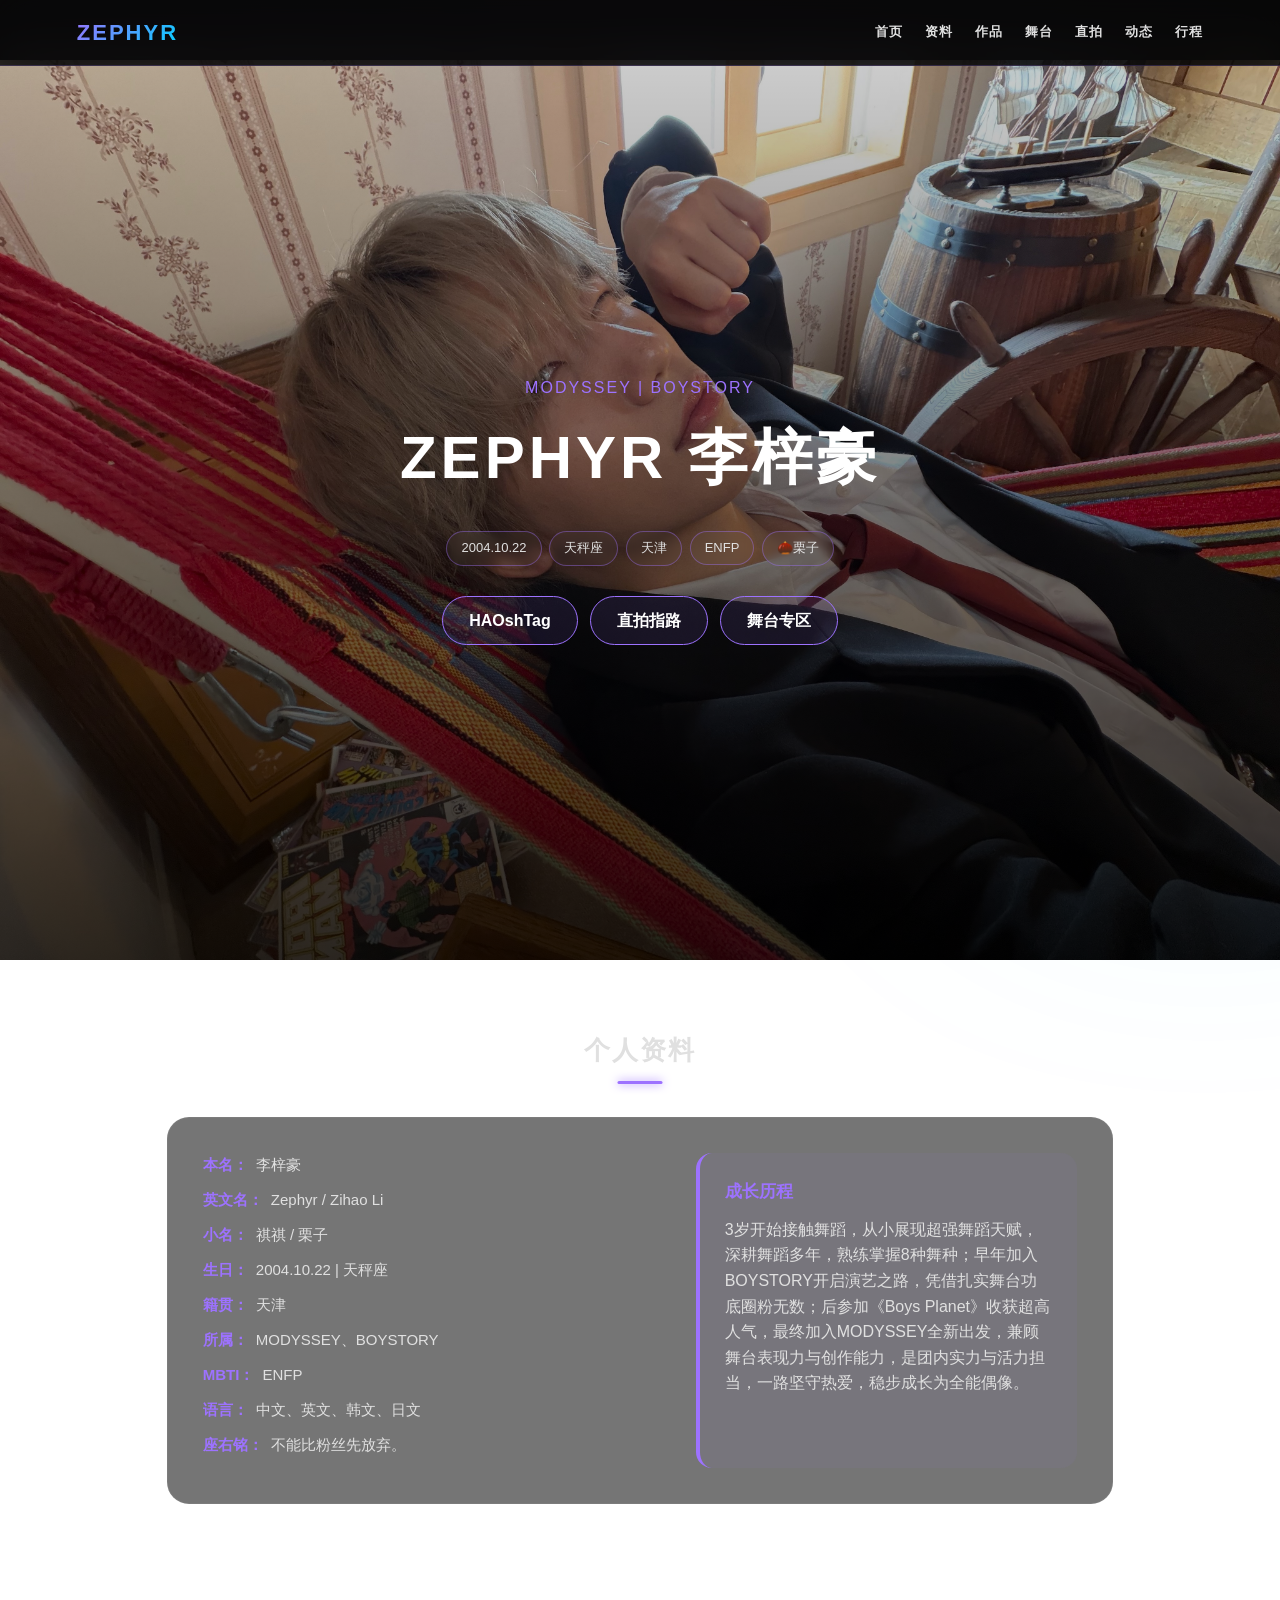
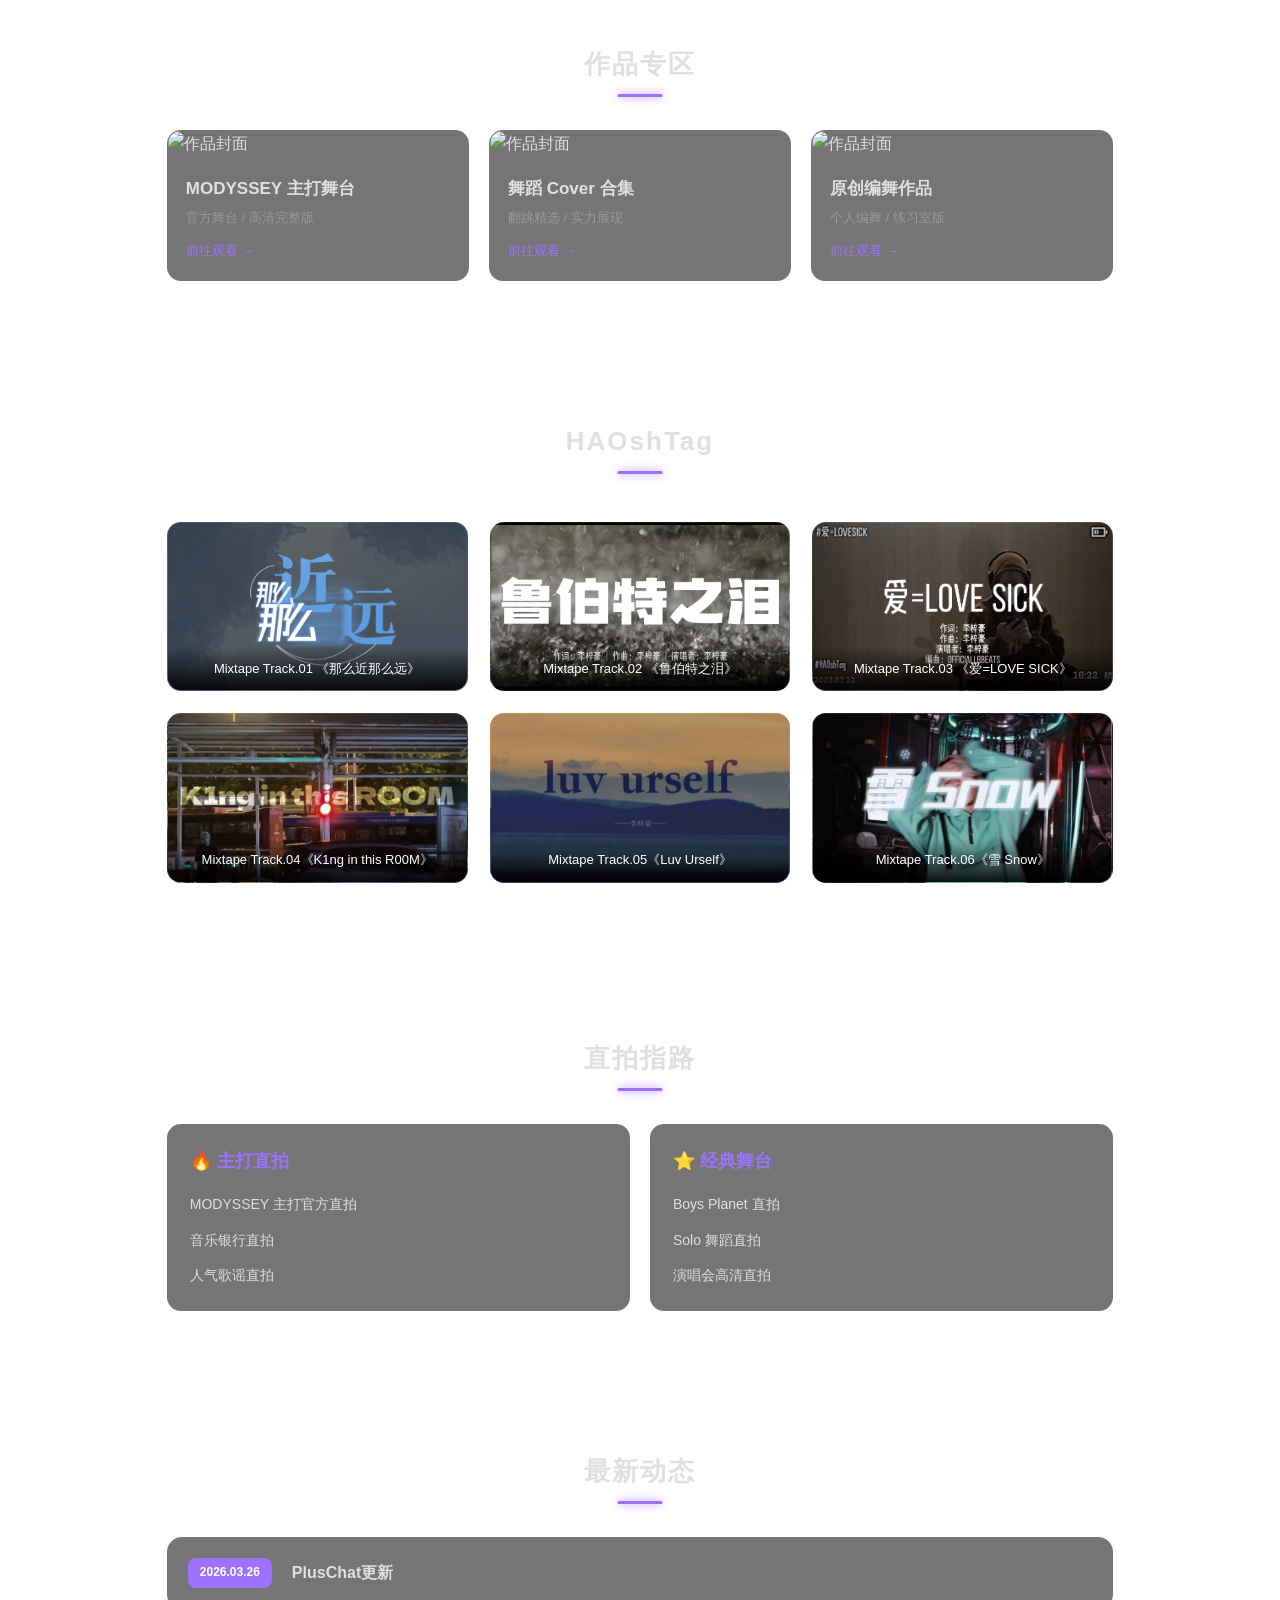
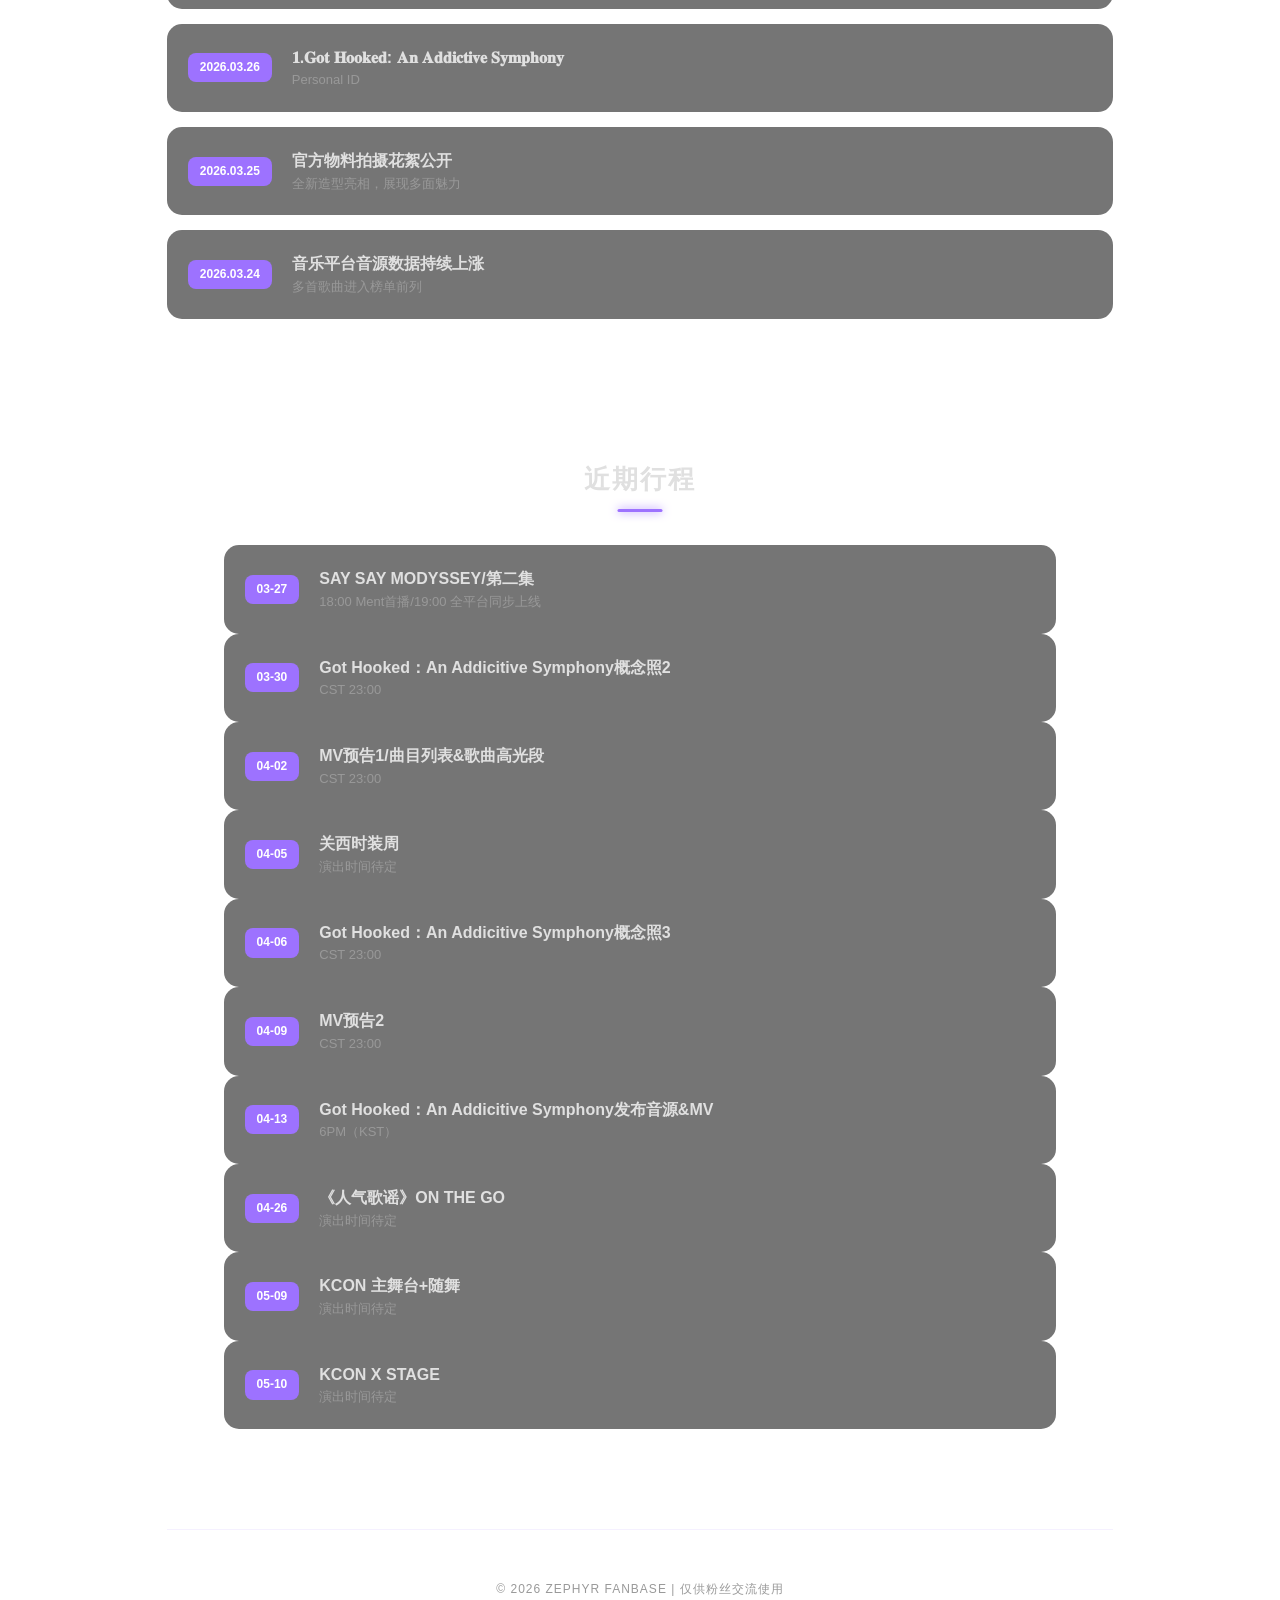
==== commit 7ff22df7: "Add files via upload" ====
--- a/index.html
+++ b/index.html
@@ -478,188 +478,321 @@
             .card-slider { grid-template-columns: repeat(2, 1fr); }
         }
 
-        @media (max-width: 600px) {
-            .nav-links { display: none; }
-            .card-slider { grid-template-columns: 1fr; }
-            .hero-title { font-size: 32px; }
-            .section { padding: 50px 20px; }
-            .about-wrap { padding: 25px; }
-        }
+         @media (max-width: 600px) {
+    .nav-links { display: none; }
+    /* 作品专区缩小 */
+    .card-group { gap: 12px; }
+    .card { transform: scale(0.92); }
+    /* HAOshTag 手机 2列 */
+    .card-slider { grid-template-columns: repeat(2, 1fr) !important; }
+    /* 👇 手机近期行程优化：不拥挤、不重叠 */
+    .news-item {
+        padding: 16px !important;
+        margin-bottom: 10px !important;
+        align-items: flex-start !important;
+    }
+    .news-date {
+        margin-top: 4px !important;
+    }
+    .hero-title { font-size: 32px; }
+    .section { padding: 50px 20px; }
+    .about-wrap { padding: 25px; }
+}
+        
     </style>
 </head>
 <body>
-    <div class="bg-glow" style="top: 10%; left: -10%;"></div>
-    <div class="bg-glow" style="bottom: 10%; right: -10%; background: #00D2FF;"></div>
-
-    <nav>
-        <div class="nav-logo">ZEPHYR</div>
-        <div class="nav-links">
-            <a href="#home">首页</a>
-            <a href="#about">资料</a>
-            <a href="#works">作品</a>
-            <a href="#music">舞台</a>
-            <a href="#direct">直拍</a>
-            <a href="#news">动态</a>
+  <div class="bg-glow" style="top: 10%; left: -10%;"></div>
+  <div class="bg-glow" style="bottom: 10%; right: -10%; background: #00D2FF;"></div>
+
+  <nav>
+    <div class="nav-logo">ZEPHYR</div>
+    <div class="nav-links">
+      <a href="#home">首页</a>
+      <a href="#about">资料</a>
+      <a href="#works">作品</a>
+      <a href="#music">舞台</a>
+      <a href="#direct">直拍</a>
+      <a href="#news">动态</a>
+      <a href="#news-item">行程</a>
+    </div>
+  </nav>
+
+  <section class="hero-banner" id="home">
+    <p class="hero-sub">MODYSSEY | BOYSTORY</p>
+    <h1 class="hero-title">ZEPHYR 李梓豪</h1>
+    <div class="hero-info">
+      <span>2004.10.22</span>
+      <span>天秤座</span>
+      <span>天津</span>
+      <span>ENFP</span>
+      <span>🌰栗子</span>
+    </div>
+    <div class="quick-links">
+      <a href="#music" class="quick-btn">HAOshTag</a>
+      <a href="#direct" class="quick-btn">直拍指路</a>
+      <a href="#works" class="quick-btn">舞台专区</a>
+    </div>
+  </section>
+
+  <section class="section" id="about">
+    <h2 class="section-title">个人资料</h2>
+    <div class="about-wrap">
+      <div class="about-basic">
+        <p><span>本名：</span>李梓豪</p>
+        <p><span>英文名：</span>Zephyr / Zihao Li</p>
+        <p><span>小名：</span>祺祺 / 栗子</p>
+        <p><span>生日：</span>2004.10.22 | 天秤座</p>
+        <p><span>籍贯：</span>天津</p>
+        <p><span>所属：</span>MODYSSEY、BOYSTORY</p>
+        <p><span>MBTI：</span>ENFP</p>
+        <p><span>语言：</span>中文、英文、韩文、日文</p>
+        <p><span>座右铭：</span>不能比粉丝先放弃。</p>
+      </div>
+      <div class="about-story">
+        <h3>成长历程</h3>
+        <p>3岁开始接触舞蹈，从小展现超强舞蹈天赋，深耕舞蹈多年，熟练掌握8种舞种；早年加入BOYSTORY开启演艺之路，凭借扎实舞台功底圈粉无数；后参加《Boys Planet》收获超高人气，最终加入MODYSSEY全新出发，兼顾舞台表现力与创作能力，是团内实力与活力担当，一路坚守热爱，稳步成长为全能偶像。</p>
+      </div>
+    </div>
+  </section>
+
+  <section class="section" id="works">
+    <h2 class="section-title">作品专区</h2>
+    <div class="card-group">
+      <div class="card" onclick="goBilibili('https://space.bilibili.com/','bilibili://space/你的UID')">
+        <img src="https://picsum.photos/id/1080/600/338" alt="作品封面">
+        <div class="card-body">
+          <h3 class="card-title-sm">MODYSSEY 主打舞台</h3>
+          <p class="card-desc">官方舞台 / 高清完整版</p>
+          <div class="card-link">前往观看 →</div>
         </div>
-    </nav>
-
-    <section class="hero-banner" id="home">
-        <p class="hero-sub">MODYSSEY | BOYSTORY</p>
-        <h1 class="hero-title">ZEPHYR 李梓豪</h1>
-        
-        <div class="hero-info">
-            <span>2004.10.22</span>
-            <span>天秤座</span>
-            <span>天津</span>
-            <span>ENFP</span>
-            <span>🌰栗子</span>
+      </div>
+      <div class="card" onclick="goBilibili('https://space.bilibili.com/','bilibili://space/你的UID')">
+        <img src="https://picsum.photos/id/1080/600/338" alt="作品封面">
+        <div class="card-body">
+          <h3 class="card-title-sm">舞蹈 Cover 合集</h3>
+          <p class="card-desc">翻跳精选 / 实力展现</p>
+          <div class="card-link">前往观看 →</div>
         </div>
-        <div class="quick-links">
-            <a href="#music" class="quick-btn">HAOshTag</a>
-            <a href="#direct" class="quick-btn">直拍指路</a>
-            <a href="#works" class="quick-btn">舞台专区</a>
+      </div>
+      <div class="card" onclick="goBilibili('https://space.bilibili.com/','bilibili://space/你的UID')">
+        <img src="https://picsum.photos/id/1080/600/338" alt="作品封面">
+        <div class="card-body">
+          <h3 class="card-title-sm">原创编舞作品</h3>
+          <p class="card-desc">个人编舞 / 练习室版</p>
+          <div class="card-link">前往观看 →</div>
         </div>
-    </section>
-
-    <section class="section" id="about">
-        <h2 class="section-title">个人资料</h2>
-        <div class="about-wrap">
-            <div class="about-basic">
-                <p><span>本名：</span>李梓豪</p>
-                <p><span>英文名：</span>Zephyr / Zihao Li</p>
-                <p><span>小名：</span>祺祺 / 栗子</p>
-                <p><span>生日：</span>2004.10.22 | 天秤座</p>
-                <p><span>籍贯：</span>天津</p>
-                <p><span>所属：</span>MODYSSEY、BOYSTORY</p>
-                <p><span>MBTI：</span>ENFP</p>
-                <p><span>语言：</span>中文、英文、韩文、日文</p>
-                <p><span>座右铭：</span>不能比粉丝先放弃。</p>
-            </div>
-            <div class="about-story">
-                <h3>成长历程</h3>
-                <p>3岁开始接触舞蹈，从小展现超强舞蹈天赋，深耕舞蹈多年，熟练掌握8种舞种；早年加入BOYSTORY开启演艺之路，凭借扎实舞台功底圈粉无数；后参加《Boys Planet》收获超高人气，最终加入MODYSSEY全新出发，兼顾舞台表现力与创作能力，是团内实力与活力担当，一路坚守热爱，稳步成长为全能偶像。</p>
+      </div>
+    </div>
+  </section>
+
+  <section class="section" id="music">
+    <h2 class="section-title">HAOshTag</h2>
+    <div class="card-slider">
+      <a class="slider-card" href="javascript:goBilibili('https://www.bilibili.com/video/BV1Xh4y1t7ZJ/','https://b23.tv/nVRwyDj');" style="background-image: url('name1.jpg');">
+        <div class="card-caption">Mixtape Track.01 《那么近那么远》</div>
+      </a>
+      <a class="slider-card" href="javascript:goBilibili('https://www.bilibili.com/video/BV1nc411u7XX/','https://b23.tv/VTNycRO');" style="background-image: url('lu2.jpg');">
+        <div class="card-caption">Mixtape Track.02 《鲁伯特之泪》</div>
+      </a>
+      <a class="slider-card" href="javascript:goBilibili('https://www.bilibili.com/video/BV1qx4y1d7bX/?',' https://b23.tv/oDybAZZ');" style="background-image: url('love3.jpg');">
+        <div class="card-caption">Mixtape Track.03 《爱=LOVE SICK》</div>
+      </a>
+      <a class="slider-card" href="javascript:goBilibili('https://www.bilibili.com/video/BV1kG411o7KV/','https://b23.tv/sdiQWcE');" style="background-image: url('king4.jpg');">
+        <div class="card-caption">Mixtape Track.04《K1ng in this R00M》</div>
+      </a>
+      <a class="slider-card" href="javascript:goBilibili('https://www.bilibili.com/video/BV1g34y1A7CU/','https://b23.tv/dNLKGXH');" style="background-image: url('luv.jpg');">
+        <div class="card-caption">Mixtape Track.05《Luv Urself》</div>
+      </a>
+      <a class="slider-card" href="javascript:goBilibili('https://www.bilibili.com/video/BV1qw411X7g6/?','https://b23.tv/yEje1xg');" style="background-image: url('xue6.jpg');">
+        <div class="card-caption">Mixtape Track.06《雪 Snow》</div>
+      </a>
+    </div>
+  </section>
+
+  <section class="section" id="direct">
+    <h2 class="section-title">直拍指路</h2>
+    <div class="direct-wrap">
+      <div class="direct-box">
+        <h3>🔥 主打直拍</h3>
+        <ul class="direct-list">
+          <li><a href="javascript:goBilibili('网页链接','APP链接')">MODYSSEY 主打官方直拍</a></li>
+          <li><a href="javascript:goBilibili('网页链接','APP链接')">音乐银行直拍</a></li>
+          <li><a href="javascript:goBilibili('网页链接','APP链接')">人气歌谣直拍</a></li>
+        </ul>
+      </div>
+      <div class="direct-box">
+        <h3>⭐ 经典舞台</h3>
+        <ul class="direct-list">
+          <li><a href="javascript:goBilibili('网页链接','APP链接')">Boys Planet 直拍</a></li>
+          <li><a href="javascript:goBilibili('网页链接','APP链接')">Solo 舞蹈直拍</a></li>
+          <li><a href="javascript:goBilibili('网页链接','APP链接')">演唱会高清直拍</a></li>
+        </ul>
+      </div>
+    </div>
+  </section>
+
+<section class="section" id="news">
+    <h2 class="section-title">最新动态</h2>
+    <div class="news-list">
+        <!-- 最新动态：保留跳转，可点击 -->
+        <div class="news-item" onclick="window.open('https://weibo.com/7414731552/5280686973914915','_blank')" style="cursor:pointer">
+            <div class="news-date">2026.03.26</div>
+            <div>
+                <div style="font-weight:bold">PlusChat更新</div>
+                <div style="font-size:13px; color:var(--text-mute)"></div>
             </div>
         </div>
-    </section>
-
-    <section class="section" id="works">
-        <h2 class="section-title">作品专区</h2>
-        <div class="card-group">
-            <div class="card" onclick="window.open('https://space.bilibili.com/','_blank')">
-                <img src="https://picsum.photos/id/1080/600/338" alt="作品封面">
-                <div class="card-body">
-                    <h3 class="card-title-sm">MODYSSEY 主打舞台</h3>
-                    <p class="card-desc">官方舞台 / 高清完整版</p>
-                    <a href="https://space.bilibili.com/" target="_blank" class="card-link">前往观看 →</a>
-                </div>
-            </div>
-            <div class="card" onclick="window.open('https://space.bilibili.com/','_blank')">
-                <img src="https://picsum.photos/id/1080/600/338" alt="作品封面">
-                <div class="card-body">
-                    <h3 class="card-title-sm">舞蹈 Cover 合集</h3>
-                    <p class="card-desc">翻跳精选 / 实力展现</p>
-                    <a href="https://space.bilibili.com/" target="_blank" class="card-link">前往观看 →</a>
-                </div>
-            </div>
-            <div class="card" onclick="window.open('https://space.bilibili.com/','_blank')">
-                <img src="https://picsum.photos/id/1080/600/338" alt="作品封面">
-                <div class="card-body">
-                    <h3 class="card-title-sm">原创编舞作品</h3>
-                    <p class="card-desc">个人编舞 / 练习室版</p>
-                    <a href="https://space.bilibili.com/" target="_blank" class="card-link">前往观看 →</a>
-                </div>
+        <div class="news-item" onclick="window.open('https://weibo.com/2906715873/5280673944044576','_blank')" style="cursor:pointer">
+            <div class="news-date">2026.03.26</div>
+            <div>
+                <div style="font-weight:bold">𝟏.𝐆𝐨𝐭 𝐇𝐨𝐨𝐤𝐞𝐝: 𝐀𝐧 𝐀𝐝𝐝𝐢𝐜𝐭𝐢𝐯𝐞 𝐒𝐲𝐦𝐩𝐡𝐨𝐧𝐲</div>
+                <div style="font-size:13px; color:var(--text-mute)">Personal ID</div>
             </div>
         </div>
-    </section>
-
-    <section class="section" id="music">
-    <h2 class="section-title">HAOshTag</h2>
-    <div class="card-slider">
-        <a class="slider-card" href=" " target="_blank" 
-           style="background-image: url('name1.jpg');">
-            <div class="card-caption">Mixtape Track.01 《那么近那么远》</div>
-        </a >
-        <a class="slider-card" href="https://www.bilibili.com/" target="_blank" 
-           style="background-image: url('lu2.jpg');">
-            <div class="card-caption">#HAOshTag Mixtape Track.01 《那么近那么远》</div>
-        </a >
-        <a class="slider-card" href="https://www.bilibili.com/" target="_blank" 
-           style="background-image: url('love3.jpg');">
-            <div class="card-caption">Mixtape Track.03 《爱=LOVE SICK》</div>
-        </a >
-        <a class="slider-card" href="https://www.bilibili.com/" target="_blank" 
-           style="background-image: url('king4.jpg');">
-            <div class="card-caption">Mixtape Track.04《K1ng in this R00M》</div>
-        </a >
-        <a class="slider-card" href="https://www.bilibili.com/" target="_blank" 
-           style="background-image: url('luv.jpg');">
-            <div class="card-caption">Mixtape Track.05《Luv Urself》</div>
-        </a >
-        <a class="slider-card" href="https://www.bilibili.com/" target="_blank" 
-           style="background-image: url('xue6.jpg');">
-            <div class="card-caption">Mixtape Track.06《雪 Snow》</div>
-        </a >
-    </div>
-</section>
-
-    <section class="section" id="direct">
-        <h2 class="section-title">直拍指路</h2>
-        <div class="direct-wrap">
-            <div class="direct-box">
-                <h3>🔥 主打直拍</h3>
-                <ul class="direct-list">
-                    <li><a href="https://www.bilibili.com/" target="_blank">MODYSSEY 主打官方直拍</a></li>
-                    <li><a href="https://www.bilibili.com/" target="_blank">音乐银行直拍</a></li>
-                    <li><a href="https://www.bilibili.com/" target="_blank">人气歌谣直拍</a></li>
-                </ul>
-            </div>
-            <div class="direct-box">
-                <h3>⭐ 经典舞台</h3>
-                <ul class="direct-list">
-                    <li><a href="https://www.bilibili.com/" target="_blank">Boys Planet 直拍</a></li>
-                    <li><a href="https://www.bilibili.com/" target="_blank">Solo 舞蹈直拍</a></li>
-                    <li><a href="https://www.bilibili.com/" target="_blank">演唱会高清直拍</a></li>
-                </ul>
+        <!-- 之前新增的不可跳转动态 -->
+        <div class="news-item" style="cursor: default;">
+            <div class="news-date">2026.03.25</div>
+            <div>
+                <div style="font-weight:bold">官方物料拍摄花絮公开</div>
+                <div style="font-size:13px; color:var(--text-mute)">全新造型亮相，展现多面魅力</div>
             </div>
         </div>
-    </section>
-
-    <section class="section" id="news">
-        <h2 class="section-title">最新动态</h2>
-        <div class="news-list">
-            <div class="news-item" onclick="window.open('https://weibo.com/','_blank')" style="cursor:pointer">
-                <div class="news-date">2026.03.26</div>
-                <div>
-                    <div style="font-weight:bold">MODYSSEY 全球巡演日程正式开启</div>
-                    <div style="font-size:13px; color:var(--text-mute)">首站定档，李梓豪将带来全新 Solo 舞台</div>
-                </div>
-            </div>
-            <div class="news-item" onclick="window.open('https://space.bilibili.com/','_blank')" style="cursor:pointer">
-                <div class="news-date">NEW</div>
-                <div>
-                    <div style="font-weight:bold">个人舞蹈工作室系列视频更新</div>
-                    <div style="font-size:13px; color:var(--text-mute)">Bilibili 高清同步上线，解锁硬核舞技</div>
-                </div>
+        <div class="news-item" style="cursor: default;">
+            <div class="news-date">2026.03.24</div>
+            <div>
+                <div style="font-weight:bold">音乐平台音源数据持续上涨</div>
+                <div style="font-size:13px; color:var(--text-mute)">多首歌曲进入榜单前列</div>
             </div>
         </div>
-    </section>
-
-    <footer>
-        <p class="footer-copy">© 2026 ZEPHYR FANBASE | 仅供粉丝交流使用</p>
-    </footer>
-
-    <script>
-        const observer = new IntersectionObserver((entries) => {
-            entries.forEach(entry => {
-                if (entry.isIntersecting) {
-                    entry.target.classList.add('reveal');
-                }
-            });
-        }, { threshold: 0.1 });
-
-        document.querySelectorAll('.section').forEach(section => {
-            observer.observe(section);
-        });
-    </script>
+    </div>
+
+<section class="section" id="news-item">
+<h2 class="section-title" style="margin-top: 70px;">近期行程</h2>
+<div class="news-list">
+  <div class="news-item" style="cursor: default;">
+    <div class="news-date">03-27</div>
+    <div>
+      <div style="font-weight:bold">SAY SAY MODYSSEY/第二集</div>
+      <div style="font-size:13px; color:var(--text-mute)">18:00 Ment首播/19:00 全平台同步上线</div>
+      </div>
+    </div>
+  </div>
+
+  <div class="news-item" style="cursor: default;">
+    <div class="news-date">03-30</div>
+    <div>
+      <div style="font-weight:bold">Got Hooked：An Addicitive Symphony概念照2</div>
+      <div style="font-size:13px; color:var(--text-mute)">CST 23:00</div>
+    </div>
+  </div>
+
+  <div class="news-item" style="cursor: default;">
+    <div class="news-date">04-02</div>
+    <div>
+      <div style="font-weight:bold">MV预告1/曲目列表&歌曲高光段</div>
+      <div style="font-size:13px; color:var(--text-mute)">CST 23:00</div>
+    </div>
+  </div>
+
+  <div class="news-item" style="cursor: default;">
+    <div class="news-date">04-05</div>
+    <div>
+      <div style="font-weight:bold">关西时装周</div>
+      <div style="font-size:13px; color:var(--text-mute)">演出时间待定</div>
+    </div>
+  </div>
+
+  <div class="news-item" style="cursor: default;">
+    <div class="news-date">04-06</div>
+    <div>
+      <div style="font-weight:bold">Got Hooked：An Addicitive Symphony概念照3</div>
+      <div style="font-size:13px; color:var(--text-mute)">CST 23:00</div>
+    </div>
+  </div>
+
+  <div class="news-item" style="cursor: default;">
+    <div class="news-date">04-09</div>
+    <div>
+      <div style="font-weight:bold">MV预告2</div>
+      <div style="font-size:13px; color:var(--text-mute)">CST 23:00</div>
+    </div>
+  </div>
+
+  <div class="news-item" style="cursor: default;">
+    <div class="news-date">04-13</div>
+    <div>
+      <div style="font-weight:bold">Got Hooked：An Addicitive Symphony发布音源&MV</div>
+      <div style="font-size:13px; color:var(--text-mute)">6PM（KST）</div>
+    </div>
+  </div>
+
+  <div class="news-item" style="cursor: default;">
+    <div class="news-date">04-26</div>
+    <div>
+      <div style="font-weight:bold">《人气歌谣》ON THE GO</div>
+      <div style="font-size:13px; color:var(--text-mute)">演出时间待定</div>
+    </div>
+  </div>
+
+<div class="news-item" style="cursor: default;">
+    <div class="news-date">05-09</div>
+    <div>
+      <div style="font-weight:bold">KCON 主舞台+随舞</div>
+      <div style="font-size:13px; color:var(--text-mute)">演出时间待定</div>
+    </div>
+  </div>
+
+<div class="news-item" style="cursor: default;">
+    <div class="news-date">05-10</div>
+    <div>
+      <div style="font-weight:bold">KCON X STAGE</div>
+      <div style="font-size:13px; color:var(--text-mute)">演出时间待定</div>
+    </div>
+  </div>
+
+
+</div>
+</section>
+
+  <footer>
+    <p class="footer-copy">© 2026 ZEPHYR FANBASE | 仅供粉丝交流使用</p>
+  </footer>
+
+  <!-- ✅ 核心：自动判断设备跳转 B站 -->
+  <script>
+    // 自动判断：电脑→网页版，手机→APP/手机版
+    function goBilibili(webUrl, appUrl) {
+      const isMobile = /Android|iPhone|iPad|iPod/i.test(navigator.userAgent);
+      if (isMobile) {
+        // 手机：优先打开APP
+        window.location.href = appUrl;
+        // 2秒后如果没APP，跳手机版网页
+        setTimeout(() => { window.location.href = webUrl; }, 1500);
+      } else {
+        // 电脑：直接打开网页版
+        window.open(webUrl, '_blank');
+      }
+    }
+
+    // 微博跳转
+    function goWeibo(url) {
+      const isMobile = /Android|iPhone/i.test(navigator.userAgent);
+      if (isMobile) {
+        window.location.href = "sinaweibo://url?url=" + encodeURIComponent(url);
+        setTimeout(() => { window.open(url, '_blank'); }, 1500);
+      } else {
+        window.open(url, '_blank');
+      }
+    }
+
+    // 淡入动画
+    const observer = new IntersectionObserver((entries) => {
+      entries.forEach(entry => {
+        if (entry.isIntersecting) entry.target.classList.add('reveal');
+      });
+    }, { threshold: 0.1 });
+    document.querySelectorAll('.section').forEach(s => observer.observe(s));
+  </script>
 </body>
 </html>
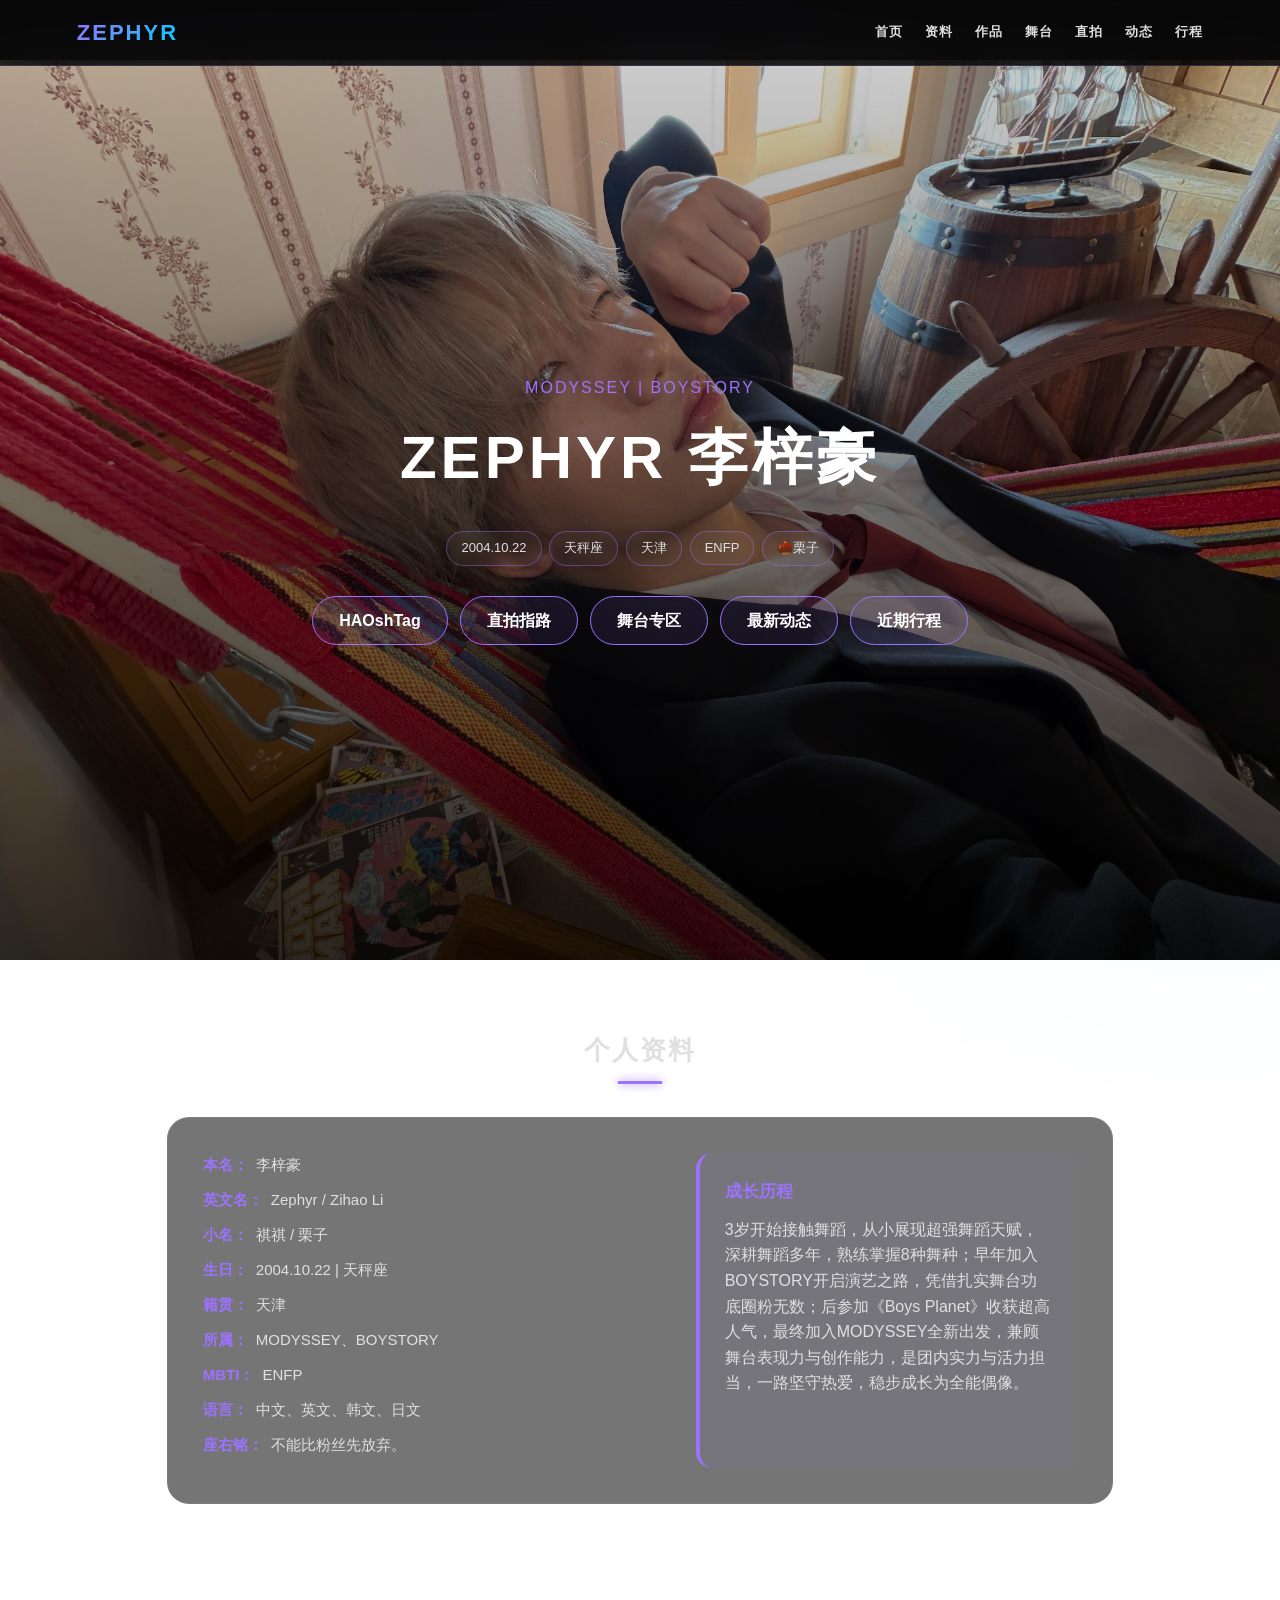
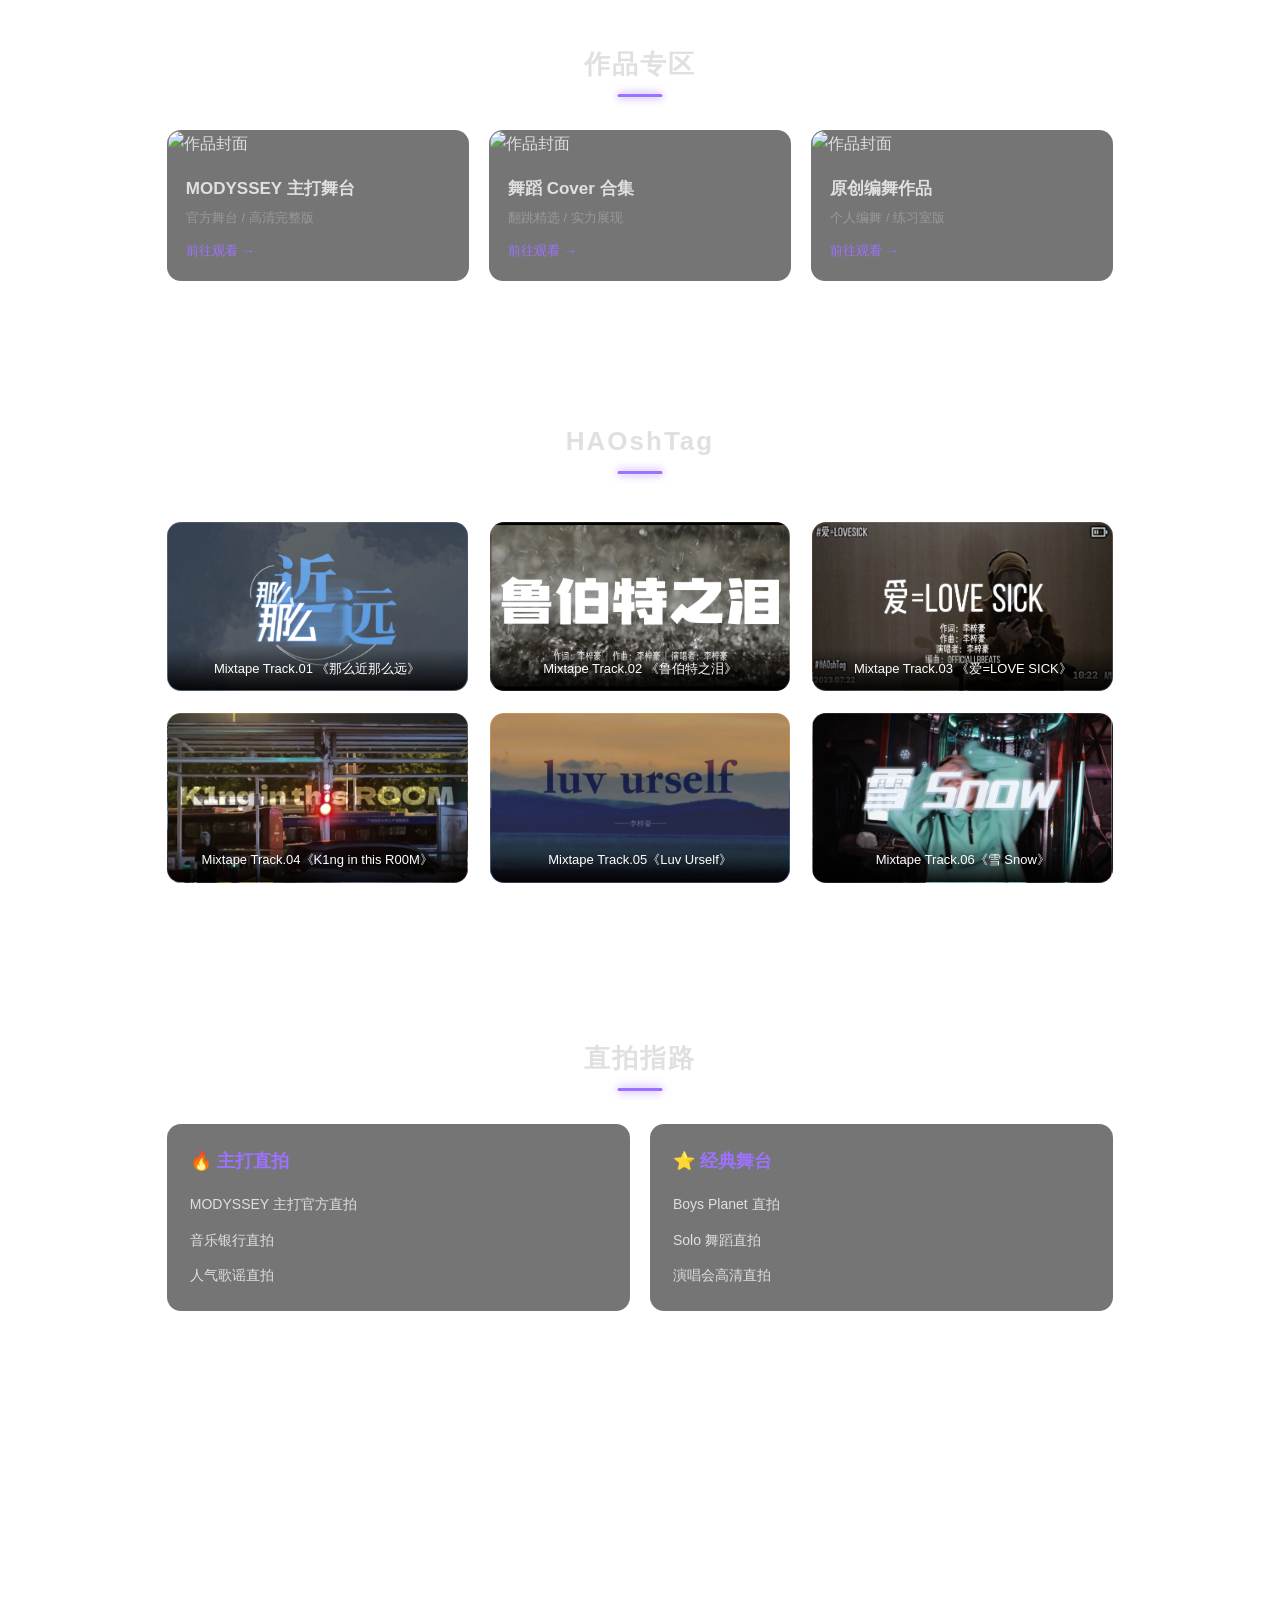
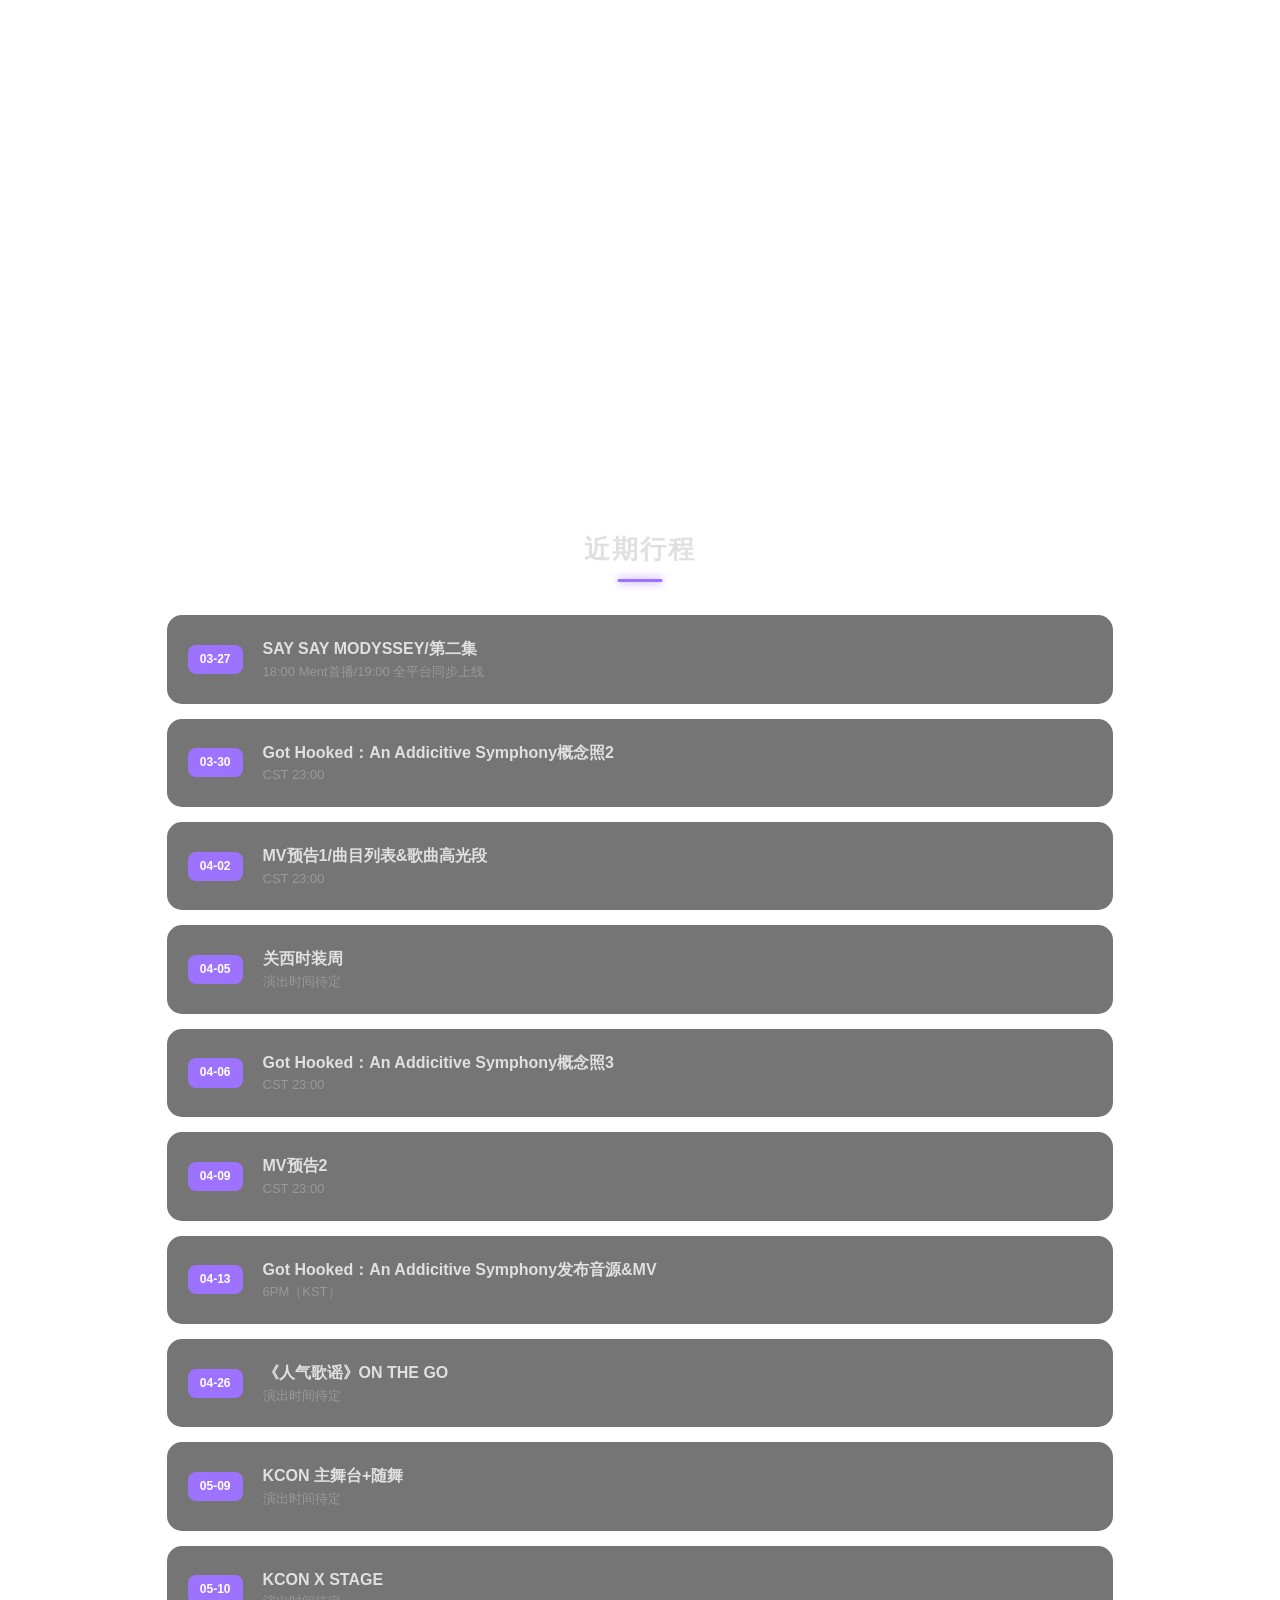
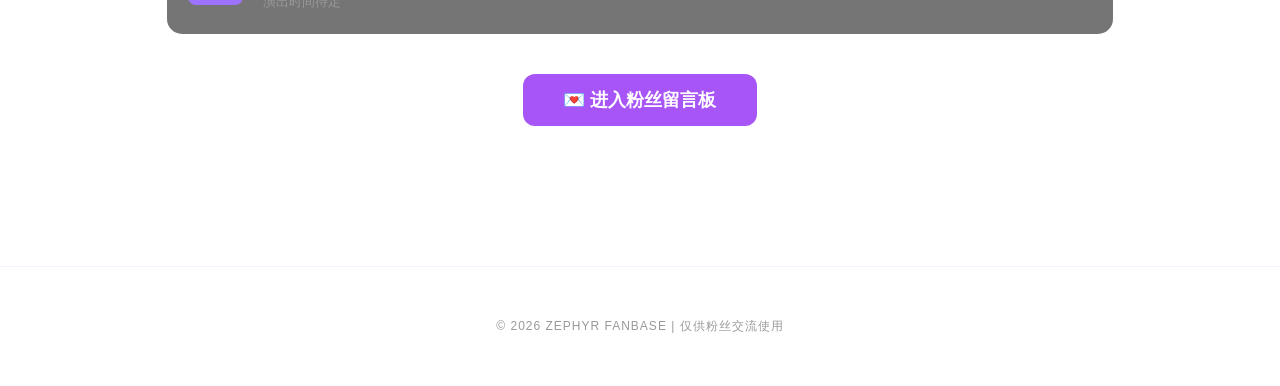
==== commit 118c471a: "Add files via upload" ====
--- a/index.html
+++ b/index.html
@@ -4,638 +4,145 @@
     <meta charset="UTF-8">
     <meta name="viewport" content="width=device-width, initial-scale=1.0">
     <title>ZEPHYR 李梓豪 | MODYSSEY</title>
-    <style>
-        * {
-            margin: 0;
-            padding: 0;
-            box-sizing: border-box;
-            font-family: 'PingFang SC', 'Microsoft YaHei', 'Helvetica Neue', sans-serif;
-            scroll-behavior: smooth;
-        }
-
-        :root {
-            --main-black: #080808;
-            --card-dark: rgba(26, 26, 26, 0.6);
-            --accent-purple: #9D72FF;
-            --accent-glow: rgba(157, 114, 255, 0.3);
-            --light-gray: #E0E0E0;
-            --text-mute: #999;
-            --border-glow: linear-gradient(135deg, #9D72FF, #00D2FF);
-            --glass: rgba(255, 255, 255, 0.03);
-        }
-
-        @keyframes fadeIn {
-            from { opacity: 0; transform: translateY(20px); }
-            to { opacity: 1; transform: translateY(0); }
-        }
-
-        @keyframes titleGlow {
-            0% { text-shadow: 0 0 10px rgba(157, 114, 255, 0.2); }
-            100% { text-shadow: 0 0 25px rgba(157, 114, 255, 0.6), 0 0 5px #fff; }
-        }
-
-        body {
-            background-color: var(--main-black);
-            background: radial-gradient(circle at 50% 50%, #1a1425 0%, #080808 100%);
-            background-attachment: fixed;
-            color: var(--light-gray);
-            overflow-x: hidden;
-            line-height: 1.6;
-        }
-
-        .bg-glow {
-            position: fixed;
-            width: 400px;
-            height: 400px;
-            background: var(--accent-purple);
-            filter: blur(150px);
-            opacity: 0.15;
-            z-index: -1;
-            border-radius: 50%;
-        }
-
-        nav {
-            position: fixed;
-            top: 0;
-            width: 100%;
-            background: rgba(8, 8, 8, 0.8);
-            backdrop-filter: blur(20px);
-            z-index: 999;
-            padding: 15px 6%;
-            display: flex;
-            justify-content: space-between;
-            align-items: center;
-            border-bottom: 1px solid rgba(157, 114, 255, 0.2);
-        }
-
-        .nav-logo {
-            font-size: 22px;
-            font-weight: 900;
-            background: var(--border-glow);
-            -webkit-background-clip: text;
-            background-clip: text;
-            color: transparent;
-            letter-spacing: 2px;
-        }
-
-        .nav-links {
-            display: flex;
-            gap: 22px;
-        }
-
-        .nav-links a {
-            color: var(--light-gray);
-            text-decoration: none;
-            font-size: 13px;
-            font-weight: 600;
-            transition: 0.3s;
-            text-transform: uppercase;
-            letter-spacing: 1px;
-        }
-
-        .nav-links a:hover {
-            color: var(--accent-purple);
-        }
-
-        .hero-banner {
-            width: 100%;
-            min-height: 100vh;
-            background: linear-gradient(rgba(0,0,0,0.2), rgba(0,0,0,0.8)), url('banner.jpg') center/cover;
-            display: flex;
-            flex-direction: column;
-            justify-content: center;
-            align-items: center;
-            text-align: center;
-            padding: 0 20px;
-            margin-top: 60px;
-        }
-
-        .hero-title {
-            font-size: clamp(30px, 8vw, 60px);
-            font-weight: 900;
-            color: #fff;
-            margin-bottom: 15px;
-            letter-spacing: 4px;
-            animation: titleGlow 2s ease-in-out infinite alternate;
-        }
-
-        .hero-sub {
-            font-size: 16px;
-            color: var(--accent-purple);
-            margin-bottom: 10px;
-            font-weight: 300;
-            letter-spacing: 2px;
-        }
-
-        .hero-slogan {
-            font-size: 14px;
-            color: var(--text-mute);
-            margin-bottom: 25px;
-            letter-spacing: 1px;
-        }
-
-        .hero-info {
-            margin: 10px 0 30px;
-            display: flex;
-            flex-wrap: wrap;
-            justify-content: center;
-            gap: 8px;
-        }
-
-        .hero-info span {
-            padding: 6px 14px;
-            background: var(--glass);
-            border: 1px solid rgba(157, 114, 255, 0.4);
-            border-radius: 20px;
-            font-size: 13px;
-            backdrop-filter: blur(5px);
-        }
-
-        .quick-links {
-            display: flex;
-            flex-wrap: wrap;
-            gap: 12px;
-            justify-content: center;
-        }
-
-        .quick-btn {
-            padding: 11px 26px;
-            border: 1px solid var(--accent-purple);
-            background: rgba(157, 114, 255, 0.1);
-            color: #fff;
-            border-radius: 30px;
-            text-decoration: none;
-            font-weight: 600;
-            transition: 0.4s;
-        }
-
-        .quick-btn:hover {
-            background: var(--accent-purple);
-            transform: scale(1.05);
-            box-shadow: 0 0 20px var(--accent-glow);
-        }
-
-        .section {
-            padding: 70px 6%;
-            max-width: 1100px;
-            margin: 0 auto;
-            opacity: 0;
-            transform: translateY(30px);
-            transition: all 0.8s ease-out;
-        }
-
-        .section.reveal {
-            opacity: 1;
-            transform: translateY(0);
-        }
-
-        .section-title {
-            font-size: 26px;
-            margin-bottom: 45px;
-            text-align: center;
-            position: relative;
-            letter-spacing: 2px;
-        }
-
-        .section-title::after {
-            content: '';
-            position: absolute;
-            bottom: -12px;
-            left: 50%;
-            transform: translateX(-50%);
-            width: 45px;
-            height: 3px;
-            background: var(--accent-purple);
-            box-shadow: 0 0 10px var(--accent-purple);
-            border-radius: 2px;
-        }
-
-        .about-wrap {
-            display: grid;
-            grid-template-columns: 1.2fr 1fr;
-            gap: 35px;
-            background: var(--card-dark);
-            padding: 35px;
-            border-radius: 22px;
-            border: 1px solid rgba(255,255,255,0.05);
-            backdrop-filter: blur(10px);
-        }
-
-        .about-basic p {
-            margin-bottom: 11px;
-            font-size: 15px;
-        }
-
-        .about-basic span {
-            color: var(--accent-purple);
-            font-weight: bold;
-            margin-right: 8px;
-        }
-
-        .about-story {
-            background: rgba(157, 114, 255, 0.05);
-            padding: 25px;
-            border-radius: 16px;
-            border-left: 4px solid var(--accent-purple);
-        }
-
-        .about-story h3 {
-            color: var(--accent-purple);
-            margin-bottom: 12px;
-            font-size: 17px;
-        }
-
-        .card-slider {
-            display: grid;
-            grid-template-columns: repeat(3, 1fr);
-            gap: 22px;
-            padding: 15px 0;
-        }
-
-                .slider-card {
-            width: 100%;
-            aspect-ratio: 16/9;
-            background-color: #111;
-            background-size: cover; /* 确保背景图铺满 */
-            background-position: center;
-            border-radius: 14px;
-            position: relative;
-            overflow: hidden;
-            cursor: pointer;
-            transition: 0.5s cubic-bezier(0.4, 0, 0.2, 1);
-            border: 1px solid rgba(255,255,255,0.1);
-            text-decoration: none; /* 移除链接下划线 */
-        }
-
-        .slider-card::before {
-            content: '';
-            position: absolute;
-            inset: 0;
-            background: inherit; /* 关键：继承父级的背景图 */
-            opacity: 0.7;
-            filter: grayscale(0.4);
-            transition: 0.5s;
-            z-index: 1;
-        }
-
-        .card-caption {
-            position: absolute;
-            bottom: 0;
-            width: 100%;
-            padding: 11px;
-            background: linear-gradient(transparent, rgba(0,0,0,0.9));
-            font-size: 13px;
-            text-align: center;
-            color: #fff;
-            z-index: 2; /* 确保文字在背景之上 */
-        }
-
-        .slider-card::after {
-            content: '';
-            position: absolute;
-            top: 0; left: -150%;
-            width: 50%; height: 100%;
-            background: linear-gradient(to right, transparent, rgba(255,255,255,0.2), transparent);
-            transform: skewX(-25deg);
-            transition: 0.8s;
-        }
-
-        .card-slider:hover .slider-card {
-            opacity: 0.4;
-            transform: scale(0.95);
-            filter: blur(2px);
-        }
-
-        .slider-card:hover {
-            opacity: 1 !important;
-            transform: scale(1.1) translateY(-10px) !important;
-            filter: blur(0) !important;
-            z-index: 10;
-            border-color: var(--accent-purple);
-            box-shadow: 0 15px 40px rgba(157, 114, 255, 0.4);
-        }
-
-        .slider-card:hover::before {
-            opacity: 1;
-            filter: grayscale(0);
-        }
-
-        .slider-card:hover::after {
-            left: 150%;
-        }
-
-        .card-caption {
-            position: absolute;
-            bottom: 0;
-            width: 100%;
-            padding: 11px;
-            background: linear-gradient(transparent, rgba(0,0,0,0.9));
-            font-size: 13px;
-            text-align: center;
-            color: #fff;
-        }
-
-        .card-group {
-            display: grid;
-            grid-template-columns: repeat(auto-fit, minmax(270px, 1fr));
-            gap: 20px;
-        }
-
-        .card {
-            background: var(--card-dark);
-            border-radius: 14px;
-            overflow: hidden;
-            transition: 0.3s ease;
-            border: 1px solid transparent;
-        }
-
-        .card:hover {
-            transform: translateY(-6px);
-            box-shadow: 0 8px 25px rgba(157, 114, 255, 0.25);
-            border-color: var(--accent-purple);
-        }
-
-        .card img {
-            width: 100%;
-            aspect-ratio: 16/9;
-            object-fit: cover;
-        }
-
-        .card-body {
-            padding: 18px;
-        }
-
-        .card-title-sm {
-            font-size: 17px;
-            font-weight: 600;
-            color: var(--light-gray);
-            margin-bottom: 6px;
-        }
-
-        .card-desc {
-            font-size: 13px;
-            color: var(--text-mute);
-            margin-bottom: 12px;
-        }
-
-        .card-link {
-            color: var(--accent-purple);
-            text-decoration: none;
-            font-size: 13px;
-            font-weight: 500;
-        }
-
-        .news-list {
-            display: flex;
-            flex-direction: column;
-            gap: 15px;
-        }
-
-        .news-item {
-            background: var(--card-dark);
-            padding: 20px;
-            border-radius: 15px;
-            transition: 0.3s;
-            display: flex;
-            align-items: center;
-            gap: 20px;
-            border: 1px solid transparent;
-        }
-
-        .news-item:hover {
-            background: rgba(157, 114, 255, 0.05);
-            border-color: rgba(157, 114, 255, 0.3);
-            transform: translateX(8px);
-        }
-
-        .news-date {
-            background: var(--accent-purple);
-            color: #fff;
-            padding: 5px 12px;
-            border-radius: 8px;
-            font-size: 12px;
-            font-weight: bold;
-            white-space: nowrap;
-        }
-
-        .direct-wrap {
-            display: grid;
-            grid-template-columns: repeat(auto-fit, minmax(280px, 1fr));
-            gap: 20px;
-        }
-
-        .direct-box {
-            background: var(--card-dark);
-            border-radius: 14px;
-            padding: 22px;
-            border: 1px solid transparent;
-            transition: 0.3s ease;
-        }
-
-        .direct-box:hover {
-            border-color: var(--accent-purple);
-        }
-
-        .direct-box h3 {
-            color: var(--accent-purple);
-            font-size: 18px;
-            margin-bottom: 15px;
-        }
-
-        .direct-list {
-            list-style: none;
-            display: flex;
-            flex-direction: column;
-            gap: 10px;
-        }
-
-        .direct-list li a {
-            color: var(--light-gray);
-            text-decoration: none;
-            font-size: 14px;
-            transition: 0.3s;
-        }
-
-        .direct-list li a:hover {
-            color: var(--accent-purple);
-        }
-
-        footer {
-            padding: 50px 0;
-            text-align: center;
-            border-top: 1px solid rgba(157,114,255,0.1);
-            margin-top: 30px;
-        }
-
-        .footer-copy {
-            font-size: 12px;
-            color: var(--text-mute);
-            letter-spacing: 1px;
-        }
-
-        @media (max-width: 992px) {
-            .about-wrap { grid-template-columns: 1fr; }
-            .card-slider { grid-template-columns: repeat(2, 1fr); }
-        }
-
-         @media (max-width: 600px) {
-    .nav-links { display: none; }
-    /* 作品专区缩小 */
-    .card-group { gap: 12px; }
-    .card { transform: scale(0.92); }
-    /* HAOshTag 手机 2列 */
-    .card-slider { grid-template-columns: repeat(2, 1fr) !important; }
-    /* 👇 手机近期行程优化：不拥挤、不重叠 */
-    .news-item {
-        padding: 16px !important;
-        margin-bottom: 10px !important;
-        align-items: flex-start !important;
-    }
-    .news-date {
-        margin-top: 4px !important;
-    }
-    .hero-title { font-size: 32px; }
-    .section { padding: 50px 20px; }
-    .about-wrap { padding: 25px; }
-}
-        
-    </style>
+    <link rel="stylesheet" href="style.css">
 </head>
 <body>
-  <div class="bg-glow" style="top: 10%; left: -10%;"></div>
-  <div class="bg-glow" style="bottom: 10%; right: -10%; background: #00D2FF;"></div>
-
-  <nav>
+
+<div class="bg-glow" style="top: 10%; left: -10%;"></div>
+<div class="bg-glow" style="bottom: 10%; right: -10%; background: #00D2FF;"></div>
+
+<nav>
     <div class="nav-logo">ZEPHYR</div>
     <div class="nav-links">
-      <a href="#home">首页</a>
-      <a href="#about">资料</a>
-      <a href="#works">作品</a>
-      <a href="#music">舞台</a>
-      <a href="#direct">直拍</a>
-      <a href="#news">动态</a>
-      <a href="#news-item">行程</a>
-    </div>
-  </nav>
-
-  <section class="hero-banner" id="home">
+        <a href="#home">首页</a>
+        <a href="#about">资料</a>
+        <a href="#works">作品</a>
+        <a href="#music">舞台</a>
+        <a href="#direct">直拍</a>
+        <a href="#news">动态</a>
+        <a href="#news-item">行程</a>
+    </div>
+</nav>
+
+<section class="hero-banner" id="home">
     <p class="hero-sub">MODYSSEY | BOYSTORY</p>
     <h1 class="hero-title">ZEPHYR 李梓豪</h1>
     <div class="hero-info">
-      <span>2004.10.22</span>
-      <span>天秤座</span>
-      <span>天津</span>
-      <span>ENFP</span>
-      <span>🌰栗子</span>
+        <span>2004.10.22</span>
+        <span>天秤座</span>
+        <span>天津</span>
+        <span>ENFP</span>
+        <span>🌰栗子</span>
     </div>
     <div class="quick-links">
-      <a href="#music" class="quick-btn">HAOshTag</a>
-      <a href="#direct" class="quick-btn">直拍指路</a>
-      <a href="#works" class="quick-btn">舞台专区</a>
-    </div>
-  </section>
-
-  <section class="section" id="about">
+        <a href="#music" class="quick-btn">HAOshTag</a>
+        <a href="#direct" class="quick-btn">直拍指路</a>
+        <a href="#works" class="quick-btn">舞台专区</a>
+        <a href="#news" class="quick-btn">最新动态</a>
+        <a href="#news-item" class="quick-btn">近期行程</a>
+    </div>
+</section>
+
+<section class="section" id="about">
     <h2 class="section-title">个人资料</h2>
     <div class="about-wrap">
-      <div class="about-basic">
-        <p><span>本名：</span>李梓豪</p>
-        <p><span>英文名：</span>Zephyr / Zihao Li</p>
-        <p><span>小名：</span>祺祺 / 栗子</p>
-        <p><span>生日：</span>2004.10.22 | 天秤座</p>
-        <p><span>籍贯：</span>天津</p>
-        <p><span>所属：</span>MODYSSEY、BOYSTORY</p>
-        <p><span>MBTI：</span>ENFP</p>
-        <p><span>语言：</span>中文、英文、韩文、日文</p>
-        <p><span>座右铭：</span>不能比粉丝先放弃。</p>
-      </div>
-      <div class="about-story">
-        <h3>成长历程</h3>
-        <p>3岁开始接触舞蹈，从小展现超强舞蹈天赋，深耕舞蹈多年，熟练掌握8种舞种；早年加入BOYSTORY开启演艺之路，凭借扎实舞台功底圈粉无数；后参加《Boys Planet》收获超高人气，最终加入MODYSSEY全新出发，兼顾舞台表现力与创作能力，是团内实力与活力担当，一路坚守热爱，稳步成长为全能偶像。</p>
-      </div>
-    </div>
-  </section>
-
-  <section class="section" id="works">
+        <div class="about-basic">
+            <p><span>本名：</span>李梓豪</p>
+            <p><span>英文名：</span>Zephyr / Zihao Li</p>
+            <p><span>小名：</span>祺祺 / 栗子</p>
+            <p><span>生日：</span>2004.10.22 | 天秤座</p>
+            <p><span>籍贯：</span>天津</p>
+            <p><span>所属：</span>MODYSSEY、BOYSTORY</p>
+            <p><span>MBTI：</span>ENFP</p>
+            <p><span>语言：</span>中文、英文、韩文、日文</p>
+            <p><span>座右铭：</span>不能比粉丝先放弃。</p>
+        </div>
+        <div class="about-story">
+            <h3>成长历程</h3>
+            <p>3岁开始接触舞蹈，从小展现超强舞蹈天赋，深耕舞蹈多年，熟练掌握8种舞种；早年加入BOYSTORY开启演艺之路，凭借扎实舞台功底圈粉无数；后参加《Boys Planet》收获超高人气，最终加入MODYSSEY全新出发，兼顾舞台表现力与创作能力，是团内实力与活力担当，一路坚守热爱，稳步成长为全能偶像。</p>
+        </div>
+    </div>
+</section>
+
+<section class="section" id="works">
     <h2 class="section-title">作品专区</h2>
     <div class="card-group">
-      <div class="card" onclick="goBilibili('https://space.bilibili.com/','bilibili://space/你的UID')">
-        <img src="https://picsum.photos/id/1080/600/338" alt="作品封面">
-        <div class="card-body">
-          <h3 class="card-title-sm">MODYSSEY 主打舞台</h3>
-          <p class="card-desc">官方舞台 / 高清完整版</p>
-          <div class="card-link">前往观看 →</div>
-        </div>
-      </div>
-      <div class="card" onclick="goBilibili('https://space.bilibili.com/','bilibili://space/你的UID')">
-        <img src="https://picsum.photos/id/1080/600/338" alt="作品封面">
-        <div class="card-body">
-          <h3 class="card-title-sm">舞蹈 Cover 合集</h3>
-          <p class="card-desc">翻跳精选 / 实力展现</p>
-          <div class="card-link">前往观看 →</div>
-        </div>
-      </div>
-      <div class="card" onclick="goBilibili('https://space.bilibili.com/','bilibili://space/你的UID')">
-        <img src="https://picsum.photos/id/1080/600/338" alt="作品封面">
-        <div class="card-body">
-          <h3 class="card-title-sm">原创编舞作品</h3>
-          <p class="card-desc">个人编舞 / 练习室版</p>
-          <div class="card-link">前往观看 →</div>
-        </div>
-      </div>
-    </div>
-  </section>
-
-  <section class="section" id="music">
+        <div class="card" onclick="goBilibili('https://space.bilibili.com/','bilibili://space/你的UID')">
+            <img src="https://picsum.photos/id/1080/600/338" alt="作品封面">
+            <div class="card-body">
+                <h3 class="card-title-sm">MODYSSEY 主打舞台</h3>
+                <p class="card-desc">官方舞台 / 高清完整版</p>
+                <div class="card-link">前往观看 →</div>
+            </div>
+        </div>
+        <div class="card" onclick="goBilibili('https://space.bilibili.com/','bilibili://space/你的UID')">
+            <img src="https://picsum.photos/id/1080/600/338" alt="作品封面">
+            <div class="card-body">
+                <h3 class="card-title-sm">舞蹈 Cover 合集</h3>
+                <p class="card-desc">翻跳精选 / 实力展现</p>
+                <div class="card-link">前往观看 →</div>
+            </div>
+        </div>
+        <div class="card" onclick="goBilibili('https://space.bilibili.com/','bilibili://space/你的UID')">
+            <img src="https://picsum.photos/id/1080/600/338" alt="作品封面">
+            <div class="card-body">
+                <h3 class="card-title-sm">原创编舞作品</h3>
+                <p class="card-desc">个人编舞 / 练习室版</p>
+                <div class="card-link">前往观看 →</div>
+            </div>
+        </div>
+    </div>
+</section>
+
+<section class="section" id="music">
     <h2 class="section-title">HAOshTag</h2>
     <div class="card-slider">
-      <a class="slider-card" href="javascript:goBilibili('https://www.bilibili.com/video/BV1Xh4y1t7ZJ/','https://b23.tv/nVRwyDj');" style="background-image: url('name1.jpg');">
-        <div class="card-caption">Mixtape Track.01 《那么近那么远》</div>
-      </a>
-      <a class="slider-card" href="javascript:goBilibili('https://www.bilibili.com/video/BV1nc411u7XX/','https://b23.tv/VTNycRO');" style="background-image: url('lu2.jpg');">
-        <div class="card-caption">Mixtape Track.02 《鲁伯特之泪》</div>
-      </a>
-      <a class="slider-card" href="javascript:goBilibili('https://www.bilibili.com/video/BV1qx4y1d7bX/?',' https://b23.tv/oDybAZZ');" style="background-image: url('love3.jpg');">
-        <div class="card-caption">Mixtape Track.03 《爱=LOVE SICK》</div>
-      </a>
-      <a class="slider-card" href="javascript:goBilibili('https://www.bilibili.com/video/BV1kG411o7KV/','https://b23.tv/sdiQWcE');" style="background-image: url('king4.jpg');">
-        <div class="card-caption">Mixtape Track.04《K1ng in this R00M》</div>
-      </a>
-      <a class="slider-card" href="javascript:goBilibili('https://www.bilibili.com/video/BV1g34y1A7CU/','https://b23.tv/dNLKGXH');" style="background-image: url('luv.jpg');">
-        <div class="card-caption">Mixtape Track.05《Luv Urself》</div>
-      </a>
-      <a class="slider-card" href="javascript:goBilibili('https://www.bilibili.com/video/BV1qw411X7g6/?','https://b23.tv/yEje1xg');" style="background-image: url('xue6.jpg');">
-        <div class="card-caption">Mixtape Track.06《雪 Snow》</div>
-      </a>
-    </div>
-  </section>
-
-  <section class="section" id="direct">
+        <a class="slider-card" href="javascript:goBilibili('https://www.bilibili.com/video/BV1Xh4y1t7ZJ/','https://b23.tv/nVRwyDj');" style="background-image: url('name1.jpg');">
+            <div class="card-caption">Mixtape Track.01 《那么近那么远》</div>
+        </a>
+        <a class="slider-card" href="javascript:goBilibili('https://www.bilibili.com/video/BV1nc411u7XX/','https://b23.tv/VTNycRO');" style="background-image: url('lu2.jpg');">
+            <div class="card-caption">Mixtape Track.02 《鲁伯特之泪》</div>
+        </a>
+        <a class="slider-card" href="javascript:goBilibili('https://www.bilibili.com/video/BV1qx4y1d7bX/?',' https://b23.tv/oDybAZZ');" style="background-image: url('love3.jpg');">
+            <div class="card-caption">Mixtape Track.03 《爱=LOVE SICK》</div>
+        </a>
+        <a class="slider-card" href="javascript:goBilibili('https://www.bilibili.com/video/BV1kG411o7KV/','https://b23.tv/sdiQWcE');" style="background-image: url('king4.jpg');">
+            <div class="card-caption">Mixtape Track.04《K1ng in this R00M》</div>
+        </a>
+        <a class="slider-card" href="javascript:goBilibili('https://www.bilibili.com/video/BV1g34y1A7CU/','https://b23.tv/dNLKGXH');" style="background-image: url('luv.jpg');">
+            <div class="card-caption">Mixtape Track.05《Luv Urself》</div>
+        </a>
+        <a class="slider-card" href="javascript:goBilibili('https://www.bilibili.com/video/BV1qw411X7g6/?','https://b23.tv/yEje1xg');" style="background-image: url('xue6.jpg');">
+            <div class="card-caption">Mixtape Track.06《雪 Snow》</div>
+        </a>
+    </div>
+</section>
+
+<section class="section" id="direct">
     <h2 class="section-title">直拍指路</h2>
     <div class="direct-wrap">
-      <div class="direct-box">
-        <h3>🔥 主打直拍</h3>
-        <ul class="direct-list">
-          <li><a href="javascript:goBilibili('网页链接','APP链接')">MODYSSEY 主打官方直拍</a></li>
-          <li><a href="javascript:goBilibili('网页链接','APP链接')">音乐银行直拍</a></li>
-          <li><a href="javascript:goBilibili('网页链接','APP链接')">人气歌谣直拍</a></li>
-        </ul>
-      </div>
-      <div class="direct-box">
-        <h3>⭐ 经典舞台</h3>
-        <ul class="direct-list">
-          <li><a href="javascript:goBilibili('网页链接','APP链接')">Boys Planet 直拍</a></li>
-          <li><a href="javascript:goBilibili('网页链接','APP链接')">Solo 舞蹈直拍</a></li>
-          <li><a href="javascript:goBilibili('网页链接','APP链接')">演唱会高清直拍</a></li>
-        </ul>
-      </div>
-    </div>
-  </section>
+        <div class="direct-box">
+            <h3>🔥 主打直拍</h3>
+            <ul class="direct-list">
+                <li><a href="javascript:goBilibili('网页链接','APP链接')">MODYSSEY 主打官方直拍</a></li>
+                <li><a href="javascript:goBilibili('网页链接','APP链接')">音乐银行直拍</a></li>
+                <li><a href="javascript:goBilibili('网页链接','APP链接')">人气歌谣直拍</a></li>
+            </ul>
+        </div>
+        <div class="direct-box">
+            <h3>⭐ 经典舞台</h3>
+            <ul class="direct-list">
+                <li><a href="javascript:goBilibili('网页链接','APP链接')">Boys Planet 直拍</a></li>
+                <li><a href="javascript:goBilibili('网页链接','APP链接')">Solo 舞蹈直拍</a></li>
+                <li><a href="javascript:goBilibili('网页链接','APP链接')">演唱会高清直拍</a></li>
+            </ul>
+        </div>
+    </div>
+</section>
 
 <section class="section" id="news">
     <h2 class="section-title">最新动态</h2>
     <div class="news-list">
-        <!-- 最新动态：保留跳转，可点击 -->
         <div class="news-item" onclick="window.open('https://weibo.com/7414731552/5280686973914915','_blank')" style="cursor:pointer">
             <div class="news-date">2026.03.26</div>
             <div>
@@ -650,7 +157,6 @@
                 <div style="font-size:13px; color:var(--text-mute)">Personal ID</div>
             </div>
         </div>
-        <!-- 之前新增的不可跳转动态 -->
         <div class="news-item" style="cursor: default;">
             <div class="news-date">2026.03.25</div>
             <div>
@@ -666,133 +172,133 @@
             </div>
         </div>
     </div>
+</section>
 
 <section class="section" id="news-item">
-<h2 class="section-title" style="margin-top: 70px;">近期行程</h2>
-<div class="news-list">
-  <div class="news-item" style="cursor: default;">
-    <div class="news-date">03-27</div>
-    <div>
-      <div style="font-weight:bold">SAY SAY MODYSSEY/第二集</div>
-      <div style="font-size:13px; color:var(--text-mute)">18:00 Ment首播/19:00 全平台同步上线</div>
-      </div>
-    </div>
-  </div>
-
-  <div class="news-item" style="cursor: default;">
-    <div class="news-date">03-30</div>
-    <div>
-      <div style="font-weight:bold">Got Hooked：An Addicitive Symphony概念照2</div>
-      <div style="font-size:13px; color:var(--text-mute)">CST 23:00</div>
-    </div>
-  </div>
-
-  <div class="news-item" style="cursor: default;">
-    <div class="news-date">04-02</div>
-    <div>
-      <div style="font-weight:bold">MV预告1/曲目列表&歌曲高光段</div>
-      <div style="font-size:13px; color:var(--text-mute)">CST 23:00</div>
-    </div>
-  </div>
-
-  <div class="news-item" style="cursor: default;">
-    <div class="news-date">04-05</div>
-    <div>
-      <div style="font-weight:bold">关西时装周</div>
-      <div style="font-size:13px; color:var(--text-mute)">演出时间待定</div>
-    </div>
-  </div>
-
-  <div class="news-item" style="cursor: default;">
-    <div class="news-date">04-06</div>
-    <div>
-      <div style="font-weight:bold">Got Hooked：An Addicitive Symphony概念照3</div>
-      <div style="font-size:13px; color:var(--text-mute)">CST 23:00</div>
-    </div>
-  </div>
-
-  <div class="news-item" style="cursor: default;">
-    <div class="news-date">04-09</div>
-    <div>
-      <div style="font-weight:bold">MV预告2</div>
-      <div style="font-size:13px; color:var(--text-mute)">CST 23:00</div>
-    </div>
-  </div>
-
-  <div class="news-item" style="cursor: default;">
-    <div class="news-date">04-13</div>
-    <div>
-      <div style="font-weight:bold">Got Hooked：An Addicitive Symphony发布音源&MV</div>
-      <div style="font-size:13px; color:var(--text-mute)">6PM（KST）</div>
-    </div>
-  </div>
-
-  <div class="news-item" style="cursor: default;">
-    <div class="news-date">04-26</div>
-    <div>
-      <div style="font-weight:bold">《人气歌谣》ON THE GO</div>
-      <div style="font-size:13px; color:var(--text-mute)">演出时间待定</div>
-    </div>
-  </div>
-
-<div class="news-item" style="cursor: default;">
-    <div class="news-date">05-09</div>
-    <div>
-      <div style="font-weight:bold">KCON 主舞台+随舞</div>
-      <div style="font-size:13px; color:var(--text-mute)">演出时间待定</div>
-    </div>
-  </div>
-
-<div class="news-item" style="cursor: default;">
-    <div class="news-date">05-10</div>
-    <div>
-      <div style="font-weight:bold">KCON X STAGE</div>
-      <div style="font-size:13px; color:var(--text-mute)">演出时间待定</div>
-    </div>
-  </div>
-
-
-</div>
-</section>
-
-  <footer>
+    <h2 class="section-title" style="margin-top: 70px;">近期行程</h2>
+    <div class="news-list">
+        <div class="news-item" style="cursor: default;">
+            <div class="news-date">03-27</div>
+            <div>
+                <div style="font-weight:bold">SAY SAY MODYSSEY/第二集</div>
+                <div style="font-size:13px; color:var(--text-mute)">18:00 Ment首播/19:00 全平台同步上线</div>
+            </div>
+        </div>
+        <div class="news-item" style="cursor: default;">
+            <div class="news-date">03-30</div>
+            <div>
+                <div style="font-weight:bold">Got Hooked：An Addicitive Symphony概念照2</div>
+                <div style="font-size:13px; color:var(--text-mute)">CST 23:00</div>
+            </div>
+        </div>
+        <div class="news-item" style="cursor: default;">
+            <div class="news-date">04-02</div>
+            <div>
+                <div style="font-weight:bold">MV预告1/曲目列表&歌曲高光段</div>
+                <div style="font-size:13px; color:var(--text-mute)">CST 23:00</div>
+            </div>
+        </div>
+        <div class="news-item" style="cursor: default;">
+            <div class="news-date">04-05</div>
+            <div>
+                <div style="font-weight:bold">关西时装周</div>
+                <div style="font-size:13px; color:var(--text-mute)">演出时间待定</div>
+            </div>
+        </div>
+        <div class="news-item" style="cursor: default;">
+            <div class="news-date">04-06</div>
+            <div>
+                <div style="font-weight:bold">Got Hooked：An Addicitive Symphony概念照3</div>
+                <div style="font-size:13px; color:var(--text-mute)">CST 23:00</div>
+            </div>
+        </div>
+        <div class="news-item" style="cursor: default;">
+            <div class="news-date">04-09</div>
+            <div>
+                <div style="font-weight:bold">MV预告2</div>
+                <div style="font-size:13px; color:var(--text-mute)">CST 23:00</div>
+            </div>
+        </div>
+        <div class="news-item" style="cursor: default;">
+            <div class="news-date">04-13</div>
+            <div>
+                <div style="font-weight:bold">Got Hooked：An Addicitive Symphony发布音源&MV</div>
+                <div style="font-size:13px; color:var(--text-mute)">6PM（KST）</div>
+            </div>
+        </div>
+        <div class="news-item" style="cursor: default;">
+            <div class="news-date">04-26</div>
+            <div>
+                <div style="font-weight:bold">《人气歌谣》ON THE GO</div>
+                <div style="font-size:13px; color:var(--text-mute)">演出时间待定</div>
+            </div>
+        </div>
+        <div class="news-item" style="cursor: default;">
+            <div class="news-date">05-09</div>
+            <div>
+                <div style="font-weight:bold">KCON 主舞台+随舞</div>
+                <div style="font-size:13px; color:var(--text-mute)">演出时间待定</div>
+            </div>
+        </div>
+        <div class="news-item" style="cursor: default;">
+            <div class="news-date">05-10</div>
+            <div>
+                <div style="font-weight:bold">KCON X STAGE</div>
+                <div style="font-size:13px; color:var(--text-mute)">演出时间待定</div>
+            </div>
+        </div>
+    </div>
+
+    <div style="text-align:center; margin:40px 0;">
+        <button onclick="window.open('message.html','_self')" 
+        style="padding:14px 40px; background:#a855f7; color:#fff; border:none; border-radius:12px; font-size:18px; cursor:pointer; font-weight:bold;">
+            💌 进入粉丝留言板
+        </button>
+    </div>
+</section>
+
+<footer>
     <p class="footer-copy">© 2026 ZEPHYR FANBASE | 仅供粉丝交流使用</p>
-  </footer>
-
-  <!-- ✅ 核心：自动判断设备跳转 B站 -->
-  <script>
-    // 自动判断：电脑→网页版，手机→APP/手机版
+</footer>
+
+<div id="backTop">↑</div>
+
+<script>
+    // B站跳转
     function goBilibili(webUrl, appUrl) {
-      const isMobile = /Android|iPhone|iPad|iPod/i.test(navigator.userAgent);
-      if (isMobile) {
-        // 手机：优先打开APP
-        window.location.href = appUrl;
-        // 2秒后如果没APP，跳手机版网页
-        setTimeout(() => { window.location.href = webUrl; }, 1500);
-      } else {
-        // 电脑：直接打开网页版
-        window.open(webUrl, '_blank');
-      }
-    }
-
-    // 微博跳转
-    function goWeibo(url) {
-      const isMobile = /Android|iPhone/i.test(navigator.userAgent);
-      if (isMobile) {
-        window.location.href = "sinaweibo://url?url=" + encodeURIComponent(url);
-        setTimeout(() => { window.open(url, '_blank'); }, 1500);
-      } else {
-        window.open(url, '_blank');
-      }
+        const isMobile = /Android|iPhone|iPad|iPod/i.test(navigator.userAgent);
+        if (isMobile) {
+            window.location.href = appUrl;
+            setTimeout(() => { window.location.href = webUrl; }, 1500);
+        } else {
+            window.open(webUrl, '_blank');
+        }
     }
 
     // 淡入动画
     const observer = new IntersectionObserver((entries) => {
-      entries.forEach(entry => {
-        if (entry.isIntersecting) entry.target.classList.add('reveal');
-      });
+        entries.forEach(entry => {
+            if (entry.isIntersecting) entry.target.classList.add('reveal');
+        });
     }, { threshold: 0.1 });
     document.querySelectorAll('.section').forEach(s => observer.observe(s));
-  </script>
+
+    // 返回顶部
+    window.addEventListener('scroll', function() {
+        const btn = document.getElementById('backTop');
+        if (window.scrollY > 300) {
+            btn.style.opacity = '1';
+            btn.style.visibility = 'visible';
+        } else {
+            btn.style.opacity = '0';
+            btn.style.visibility = 'hidden';
+        }
+    });
+
+    document.getElementById('backTop').onclick = function() {
+        window.scrollTo({ top: 0, behavior: 'smooth' });
+    };
+</script>
+
 </body>
 </html>
--- a/style.css
+++ b/style.css
@@ -0,0 +1,525 @@
+* {
+    margin: 0;
+    padding: 0;
+    box-sizing: border-box;
+    font-family: 'PingFang SC', 'Microsoft YaHei', 'Helvetica Neue', sans-serif;
+    scroll-behavior: smooth;
+}
+
+:root {
+    --main-black: #080808;
+    --card-dark: rgba(26, 26, 26, 0.6);
+    --accent-purple: #9D72FF;
+    --accent-glow: rgba(157, 114, 255, 0.3);
+    --light-gray: #E0E0E0;
+    --text-mute: #999;
+    --border-glow: linear-gradient(135deg, #9D72FF, #00D2FF);
+    --glass: rgba(255, 255, 255, 0.03);
+}
+
+@keyframes fadeIn {
+    from { opacity: 0; transform: translateY(20px); }
+    to { opacity: 1; transform: translateY(0); }
+}
+
+@keyframes titleGlow {
+    0% { text-shadow: 0 0 10px rgba(157, 114, 255, 0.2); }
+    100% { text-shadow: 0 0 25px rgba(157, 114, 255, 0.6), 0 0 5px #fff; }
+}
+
+body {
+    background-color: var(--main-black);
+    background: radial-gradient(circle at 50% 50%, #1a1425 0%, #080808 100%);
+    background-attachment: fixed;
+    color: var(--light-gray);
+    overflow-x: hidden;
+    line-height: 1.6;
+}
+
+.bg-glow {
+    position: fixed;
+    width: 400px;
+    height: 400px;
+    background: var(--accent-purple);
+    filter: blur(150px);
+    opacity: 0.15;
+    z-index: -1;
+    border-radius: 50%;
+}
+
+/* 导航 */
+nav {
+    position: fixed;
+    top: 0;
+    width: 100%;
+    background: rgba(8, 8, 8, 0.8);
+    backdrop-filter: blur(20px);
+    z-index: 999;
+    padding: 15px 6%;
+    display: flex;
+    justify-content: space-between;
+    align-items: center;
+    border-bottom: 1px solid rgba(157, 114, 255, 0.2);
+}
+
+.nav-logo {
+    font-size: 22px;
+    font-weight: 900;
+    background: var(--border-glow);
+    -webkit-background-clip: text;
+    background-clip: text;
+    color: transparent;
+    letter-spacing: 2px;
+}
+
+.nav-links {
+    display: flex;
+    gap: 22px;
+}
+
+.nav-links a {
+    color: var(--light-gray);
+    text-decoration: none;
+    font-size: 13px;
+    font-weight: 600;
+    transition: 0.3s;
+    text-transform: uppercase;
+    letter-spacing: 1px;
+}
+
+.nav-links a:hover {
+    color: var(--accent-purple);
+}
+
+/* 首页横幅 */
+.hero-banner {
+    width: 100%;
+    min-height: 100vh;
+    background: linear-gradient(rgba(0,0,0,0.2), rgba(0,0,0,0.8)), url('banner.jpg') center/cover;
+    display: flex;
+    flex-direction: column;
+    justify-content: center;
+    align-items: center;
+    text-align: center;
+    padding: 0 20px;
+    margin-top: 60px;
+}
+
+.hero-title {
+    font-size: clamp(30px, 8vw, 60px);
+    font-weight: 900;
+    color: #fff;
+    margin-bottom: 15px;
+    letter-spacing: 4px;
+    animation: titleGlow 2s ease-in-out infinite alternate;
+}
+
+.hero-sub {
+    font-size: 16px;
+    color: var(--accent-purple);
+    margin-bottom: 10px;
+    font-weight: 300;
+    letter-spacing: 2px;
+}
+
+.hero-slogan {
+    font-size: 14px;
+    color: var(--text-mute);
+    margin-bottom: 25px;
+    letter-spacing: 1px;
+}
+
+.hero-info {
+    margin: 10px 0 30px;
+    display: flex;
+    flex-wrap: wrap;
+    justify-content: center;
+    gap: 8px;
+}
+
+.hero-info span {
+    padding: 6px 14px;
+    background: var(--glass);
+    border: 1px solid rgba(157, 114, 255, 0.4);
+    border-radius: 20px;
+    font-size: 13px;
+    backdrop-filter: blur(5px);
+}
+
+.quick-links {
+    display: flex;
+    flex-wrap: wrap;
+    gap: 12px;
+    justify-content: center;
+}
+
+.quick-btn {
+    padding: 11px 26px;
+    border: 1px solid var(--accent-purple);
+    background: rgba(157, 114, 255, 0.1);
+    color: #fff;
+    border-radius: 30px;
+    text-decoration: none;
+    font-weight: 600;
+    transition: 0.4s;
+}
+
+.quick-btn:hover {
+    background: var(--accent-purple);
+    transform: scale(1.05);
+    box-shadow: 0 0 20px var(--accent-glow);
+}
+
+/* 区块通用 */
+.section {
+    padding: 70px 6%;
+    max-width: 1100px;
+    margin: 0 auto;
+    opacity: 0;
+    transform: translateY(30px);
+    transition: all 0.8s ease-out;
+}
+
+.section.reveal {
+    opacity: 1;
+    transform: translateY(0);
+}
+
+.section-title {
+    font-size: 26px;
+    margin-bottom: 45px;
+    text-align: center;
+    position: relative;
+    letter-spacing: 2px;
+}
+
+.section-title::after {
+    content: '';
+    position: absolute;
+    bottom: -12px;
+    left: 50%;
+    transform: translateX(-50%);
+    width: 45px;
+    height: 3px;
+    background: var(--accent-purple);
+    box-shadow: 0 0 10px var(--accent-purple);
+    border-radius: 2px;
+}
+
+/* 关于 */
+.about-wrap {
+    display: grid;
+    grid-template-columns: 1.2fr 1fr;
+    gap: 35px;
+    background: var(--card-dark);
+    padding: 35px;
+    border-radius: 22px;
+    border: 1px solid rgba(255,255,255,0.05);
+    backdrop-filter: blur(10px);
+}
+
+.about-basic p {
+    margin-bottom: 11px;
+    font-size: 15px;
+}
+
+.about-basic span {
+    color: var(--accent-purple);
+    font-weight: bold;
+    margin-right: 8px;
+}
+
+.about-story {
+    background: rgba(157, 114, 255, 0.05);
+    padding: 25px;
+    border-radius: 16px;
+    border-left: 4px solid var(--accent-purple);
+}
+
+.about-story h3 {
+    color: var(--accent-purple);
+    margin-bottom: 12px;
+    font-size: 17px;
+}
+
+/* 卡片滑动 */
+.card-slider {
+    display: grid;
+    grid-template-columns: repeat(3, 1fr);
+    gap: 22px;
+    padding: 15px 0;
+}
+
+.slider-card {
+    width: 100%;
+    aspect-ratio: 16/9;
+    background-color: #111;
+    background-size: cover;
+    background-position: center;
+    border-radius: 14px;
+    position: relative;
+    overflow: hidden;
+    cursor: pointer;
+    transition: 0.5s cubic-bezier(0.4, 0, 0.2, 1);
+    border: 1px solid rgba(255,255,255,0.1);
+    text-decoration: none;
+}
+
+.slider-card::before {
+    content: '';
+    position: absolute;
+    inset: 0;
+    background: inherit;
+    opacity: 0.7;
+    filter: grayscale(0.4);
+    transition: 0.5s;
+    z-index: 1;
+}
+
+.card-caption {
+    position: absolute;
+    bottom: 0;
+    width: 100%;
+    padding: 11px;
+    background: linear-gradient(transparent, rgba(0,0,0,0.9));
+    font-size: 13px;
+    text-align: center;
+    color: #fff;
+    z-index: 2;
+}
+
+.slider-card::after {
+    content: '';
+    position: absolute;
+    top: 0; left: -150%;
+    width: 50%; height: 100%;
+    background: linear-gradient(to right, transparent, rgba(255,255,255,0.2), transparent);
+    transform: skewX(-25deg);
+    transition: 0.8s;
+}
+
+.card-slider:hover .slider-card {
+    opacity: 0.4;
+    transform: scale(0.95);
+    filter: blur(2px);
+}
+
+.slider-card:hover {
+    opacity: 1 !important;
+    transform: scale(1.1) translateY(-10px) !important;
+    filter: blur(0) !important;
+    z-index: 10;
+    border-color: var(--accent-purple);
+    box-shadow: 0 15px 40px rgba(157, 114, 255, 0.4);
+}
+
+.slider-card:hover::before {
+    opacity: 1;
+    filter: grayscale(0);
+}
+
+.slider-card:hover::after {
+    left: 150%;
+}
+
+/* 作品卡片 */
+.card-group {
+    display: grid;
+    grid-template-columns: repeat(auto-fit, minmax(270px, 1fr));
+    gap: 20px;
+}
+
+.card {
+    background: var(--card-dark);
+    border-radius: 14px;
+    overflow: hidden;
+    transition: 0.3s ease;
+    border: 1px solid transparent;
+}
+
+.card:hover {
+    transform: translateY(-6px);
+    box-shadow: 0 8px 25px rgba(157, 114, 255, 0.25);
+    border-color: var(--accent-purple);
+}
+
+.card img {
+    width: 100%;
+    aspect-ratio: 16/9;
+    object-fit: cover;
+}
+
+.card-body {
+    padding: 18px;
+}
+
+.card-title-sm {
+    font-size: 17px;
+    font-weight: 600;
+    color: var(--light-gray);
+    margin-bottom: 6px;
+}
+
+.card-desc {
+    font-size: 13px;
+    color: var(--text-mute);
+    margin-bottom: 12px;
+}
+
+.card-link {
+    color: var(--accent-purple);
+    text-decoration: none;
+    font-size: 13px;
+    font-weight: 500;
+}
+
+/* 动态 */
+.news-list {
+    display: flex;
+    flex-direction: column;
+    gap: 15px;
+}
+
+.news-item {
+    background: var(--card-dark);
+    padding: 20px;
+    border-radius: 15px;
+    transition: 0.3s;
+    display: flex;
+    align-items: center;
+    gap: 20px;
+    border: 1px solid transparent;
+}
+
+.news-item:hover {
+    background: rgba(157, 114, 255, 0.05);
+    border-color: rgba(157, 114, 255, 0.3);
+    transform: translateX(8px);
+}
+
+.news-date {
+    background: var(--accent-purple);
+    color: #fff;
+    padding: 5px 12px;
+    border-radius: 8px;
+    font-size: 12px;
+    font-weight: bold;
+    white-space: nowrap;
+}
+
+/* 直拍 */
+.direct-wrap {
+    display: grid;
+    grid-template-columns: repeat(auto-fit, minmax(280px, 1fr));
+    gap: 20px;
+}
+
+.direct-box {
+    background: var(--card-dark);
+    border-radius: 14px;
+    padding: 22px;
+    border: 1px solid transparent;
+    transition: 0.3s ease;
+}
+
+.direct-box:hover {
+    border-color: var(--accent-purple);
+}
+
+.direct-box h3 {
+    color: var(--accent-purple);
+    font-size: 18px;
+    margin-bottom: 15px;
+}
+
+.direct-list {
+    list-style: none;
+    display: flex;
+    flex-direction: column;
+    gap: 10px;
+}
+
+.direct-list li a {
+    color: var(--light-gray);
+    text-decoration: none;
+    font-size: 14px;
+    transition: 0.3s;
+}
+
+.direct-list li a:hover {
+    color: var(--accent-purple);
+}
+
+/* 底部 */
+footer {
+    padding: 50px 0;
+    text-align: center;
+    border-top: 1px solid rgba(157,114,255,0.1);
+    margin-top: 30px;
+}
+
+.footer-copy {
+    font-size: 12px;
+    color: var(--text-mute);
+    letter-spacing: 1px;
+}
+
+/* 返回顶部 */
+#backTop {
+    position: fixed;
+    bottom: 28px;
+    right: 28px;
+    width: 40px;
+    height: 40px;
+    border-radius: 8px;
+    background: rgba(157, 114, 255, 0.2);
+    border: 1px solid #9D72FF;
+    color: #fff;
+    font-size: 16px;
+    display: flex;
+    align-items: center;
+    justify-content: center;
+    cursor: pointer;
+    z-index: 9999;
+    opacity: 0;
+    visibility: hidden;
+    transition: all 0.3s ease;
+    backdrop-filter: blur(10px);
+}
+
+#backTop.show {
+    opacity: 1;
+    visibility: visible;
+}
+
+#backTop:hover {
+    background: #9D72FF;
+}
+
+/* 响应式 */
+@media (max-width: 992px) {
+    .about-wrap { grid-template-columns: 1fr; }
+    .card-slider { grid-template-columns: repeat(2, 1fr); }
+}
+
+@media (max-width: 600px) {
+    .nav-links { display: none; }
+    .card-group { gap: 12px; }
+    .card { transform: scale(0.92); }
+    .card-slider { grid-template-columns: repeat(2, 1fr) !important; }
+    .news-item {
+        padding: 16px !important;
+        margin-bottom: 10px !important;
+        align-items: flex-start !important;
+    }
+    .news-date { margin-top: 4px !important; }
+    .hero-title { font-size: 32px; }
+    .section { padding: 50px 20px; }
+    .about-wrap { padding: 25px; }
+    #backTop {
+        width: 34px;
+        height: 34px;
+        bottom: 20px;
+        right: 20px;
+    }
+}
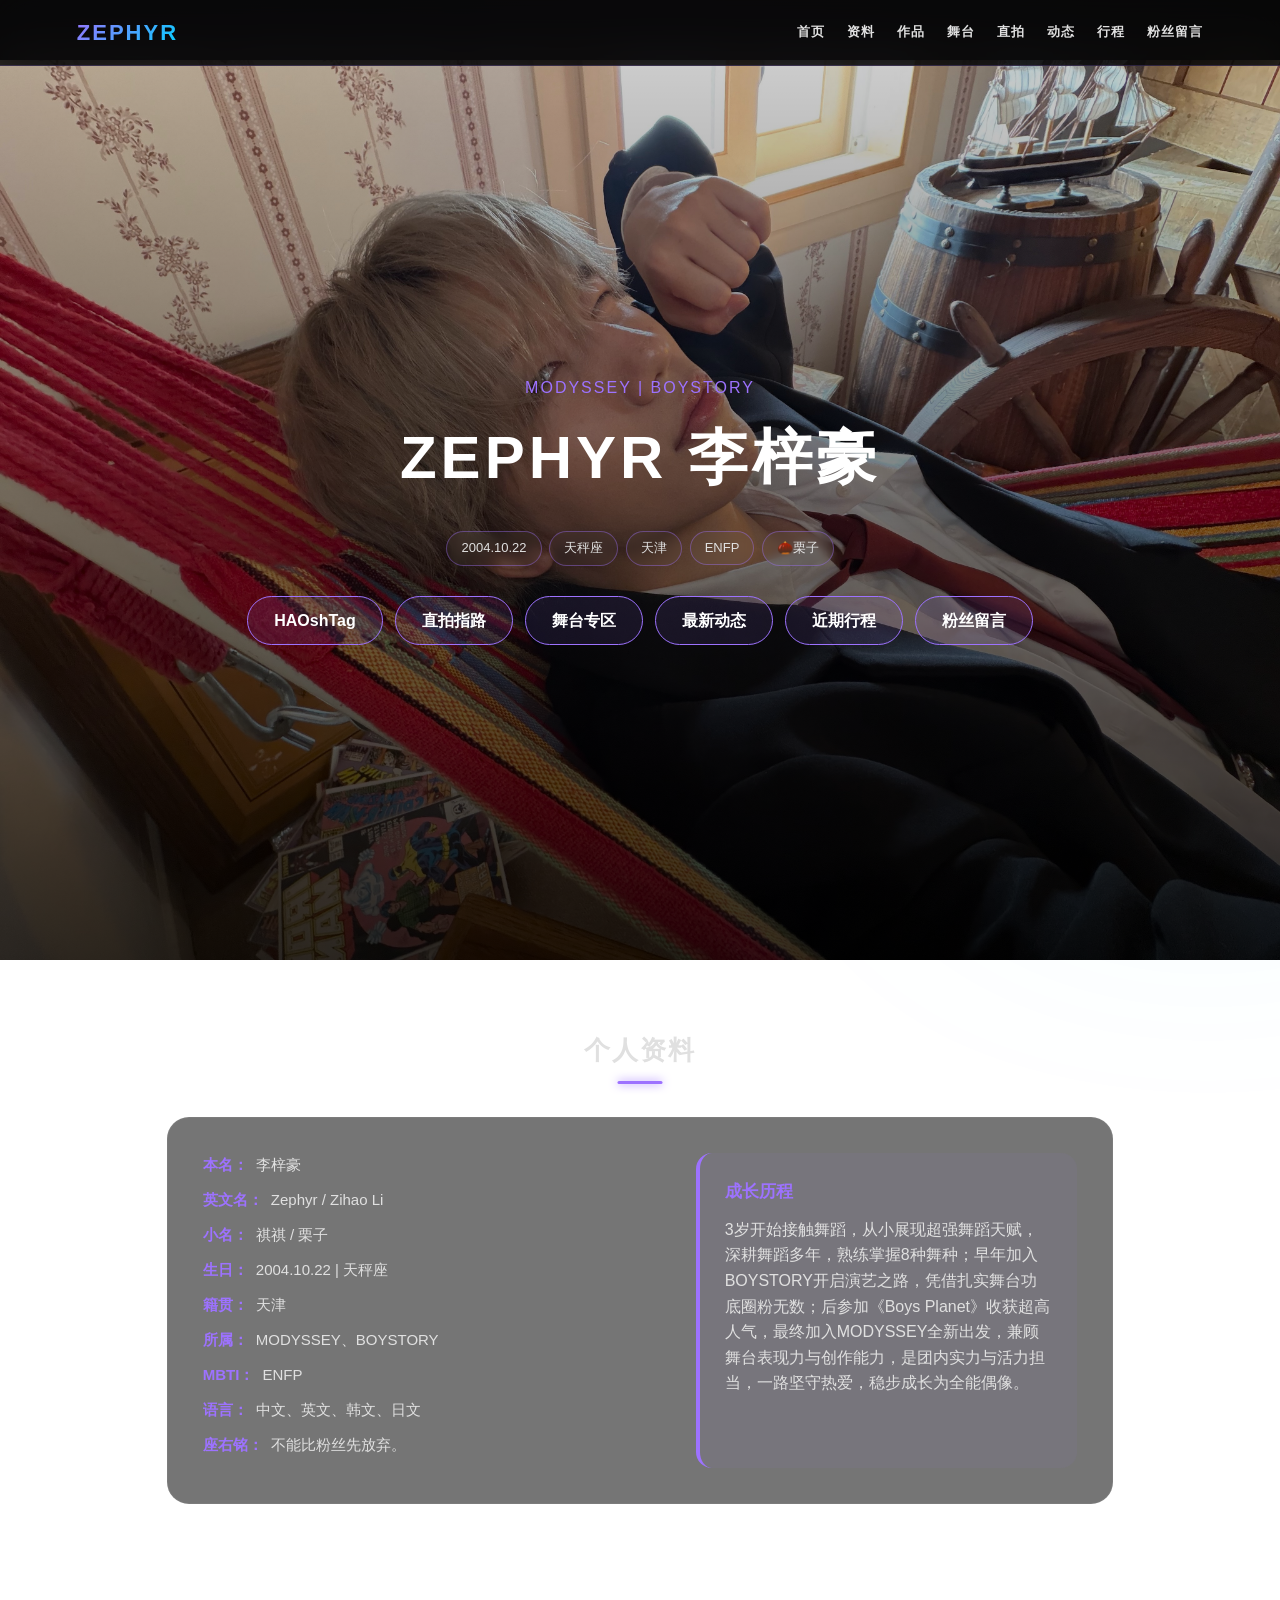
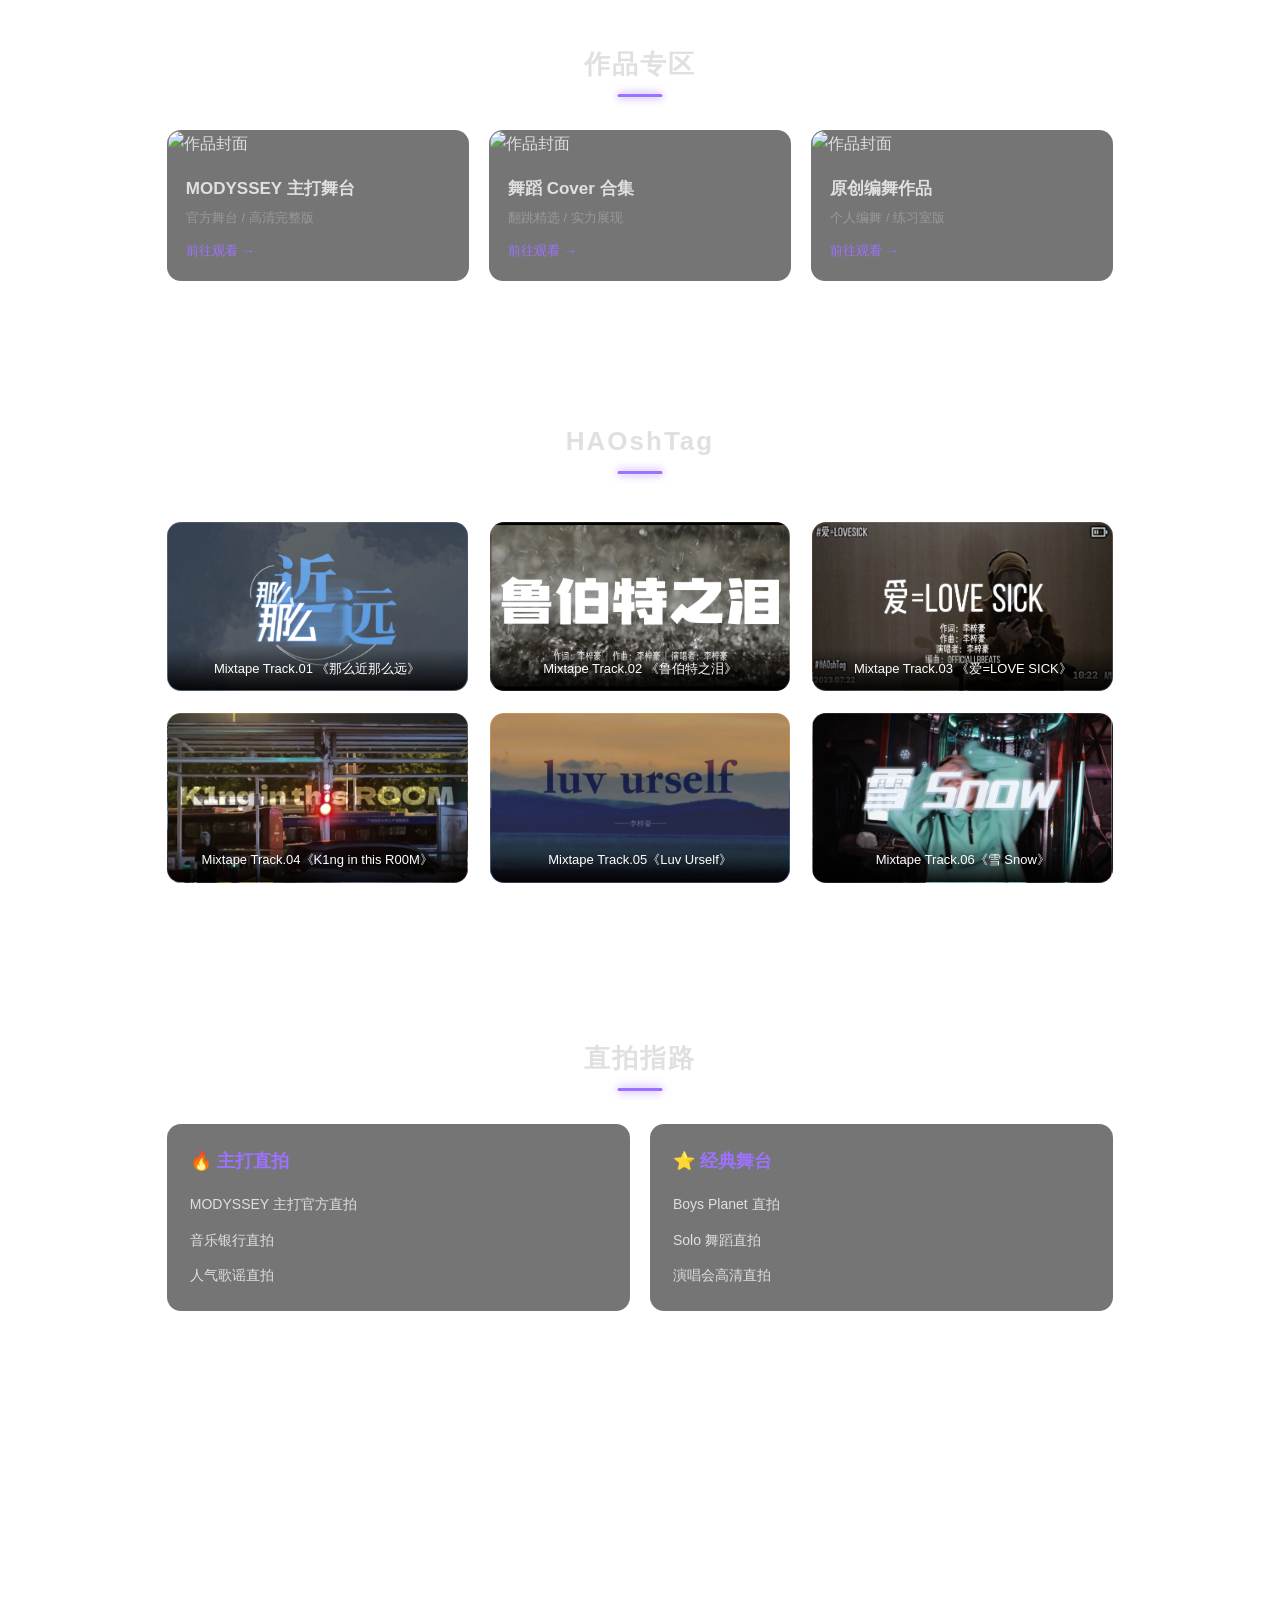
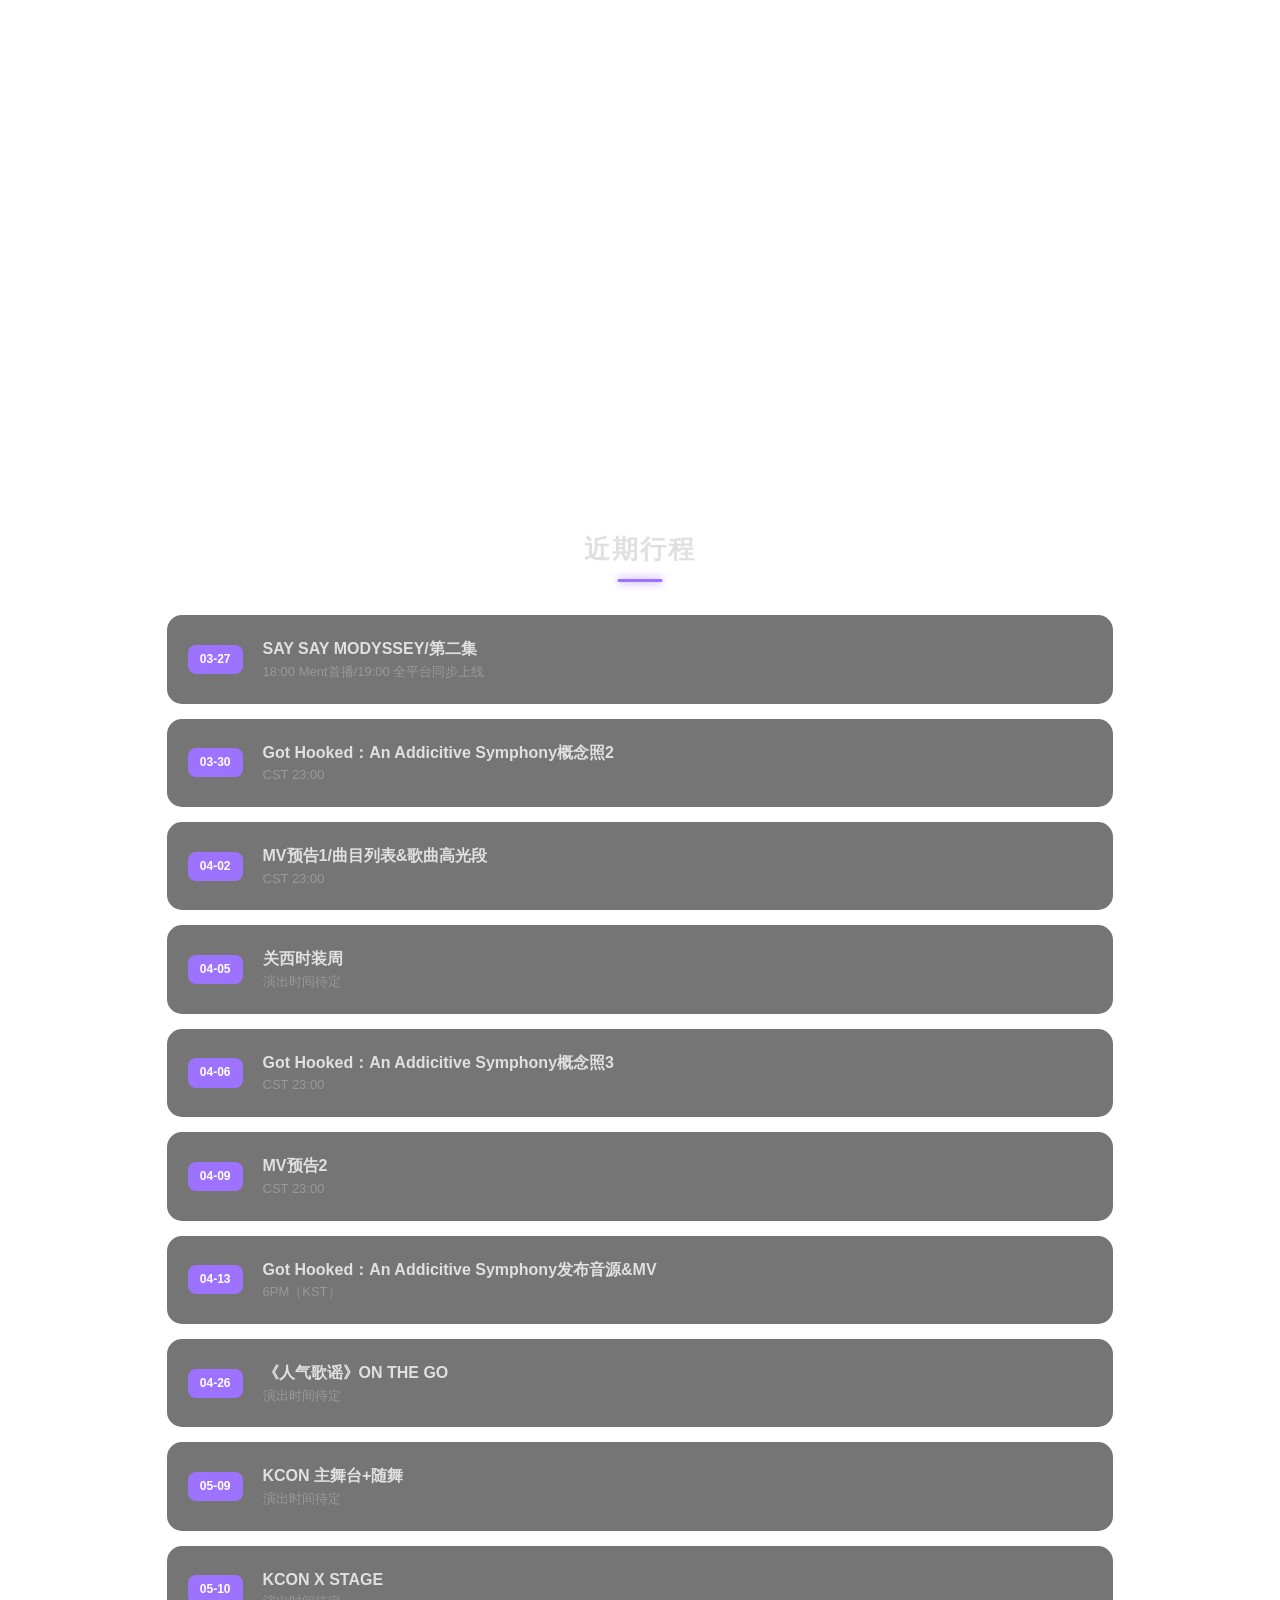
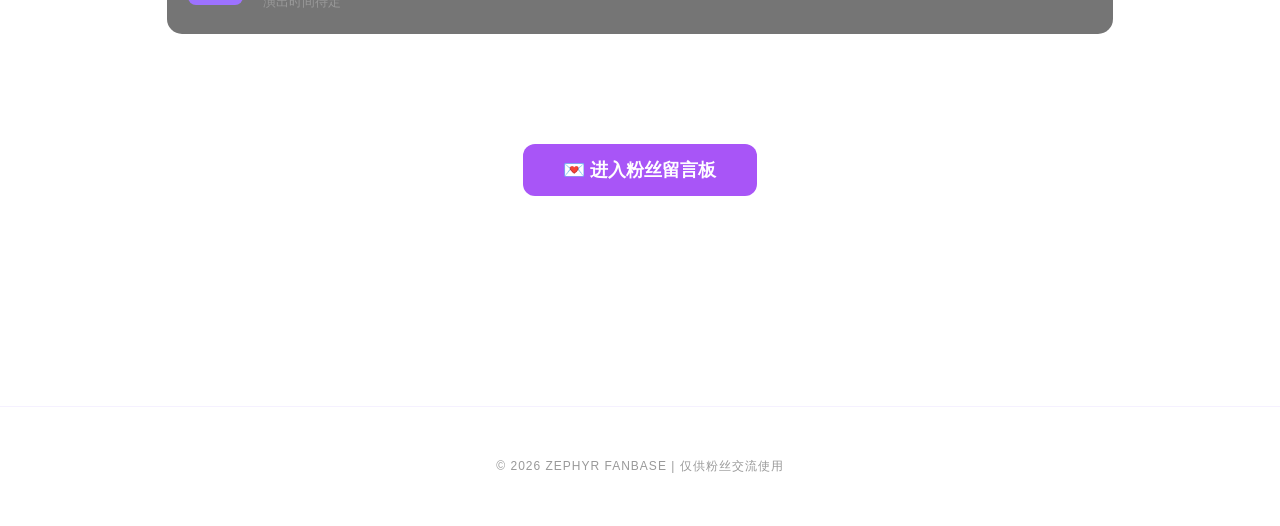
==== commit c34551fa: "Add files via upload" ====
--- a/index.html
+++ b/index.html
@@ -21,6 +21,7 @@
         <a href="#direct">直拍</a>
         <a href="#news">动态</a>
         <a href="#news-item">行程</a>
+        <a href="#message">粉丝留言</a>
     </div>
 </nav>
 
@@ -40,6 +41,7 @@
         <a href="#works" class="quick-btn">舞台专区</a>
         <a href="#news" class="quick-btn">最新动态</a>
         <a href="#news-item" class="quick-btn">近期行程</a>
+        <a href="#message" class="quick-btn">粉丝留言</a>
     </div>
 </section>
 
@@ -248,13 +250,14 @@
             </div>
         </div>
     </div>
-
+  <section class="section" id="message">  
     <div style="text-align:center; margin:40px 0;">
         <button onclick="window.open('message.html','_self')" 
         style="padding:14px 40px; background:#a855f7; color:#fff; border:none; border-radius:12px; font-size:18px; cursor:pointer; font-weight:bold;">
             💌 进入粉丝留言板
         </button>
     </div>
+  </section>
 </section>
 
 <footer>
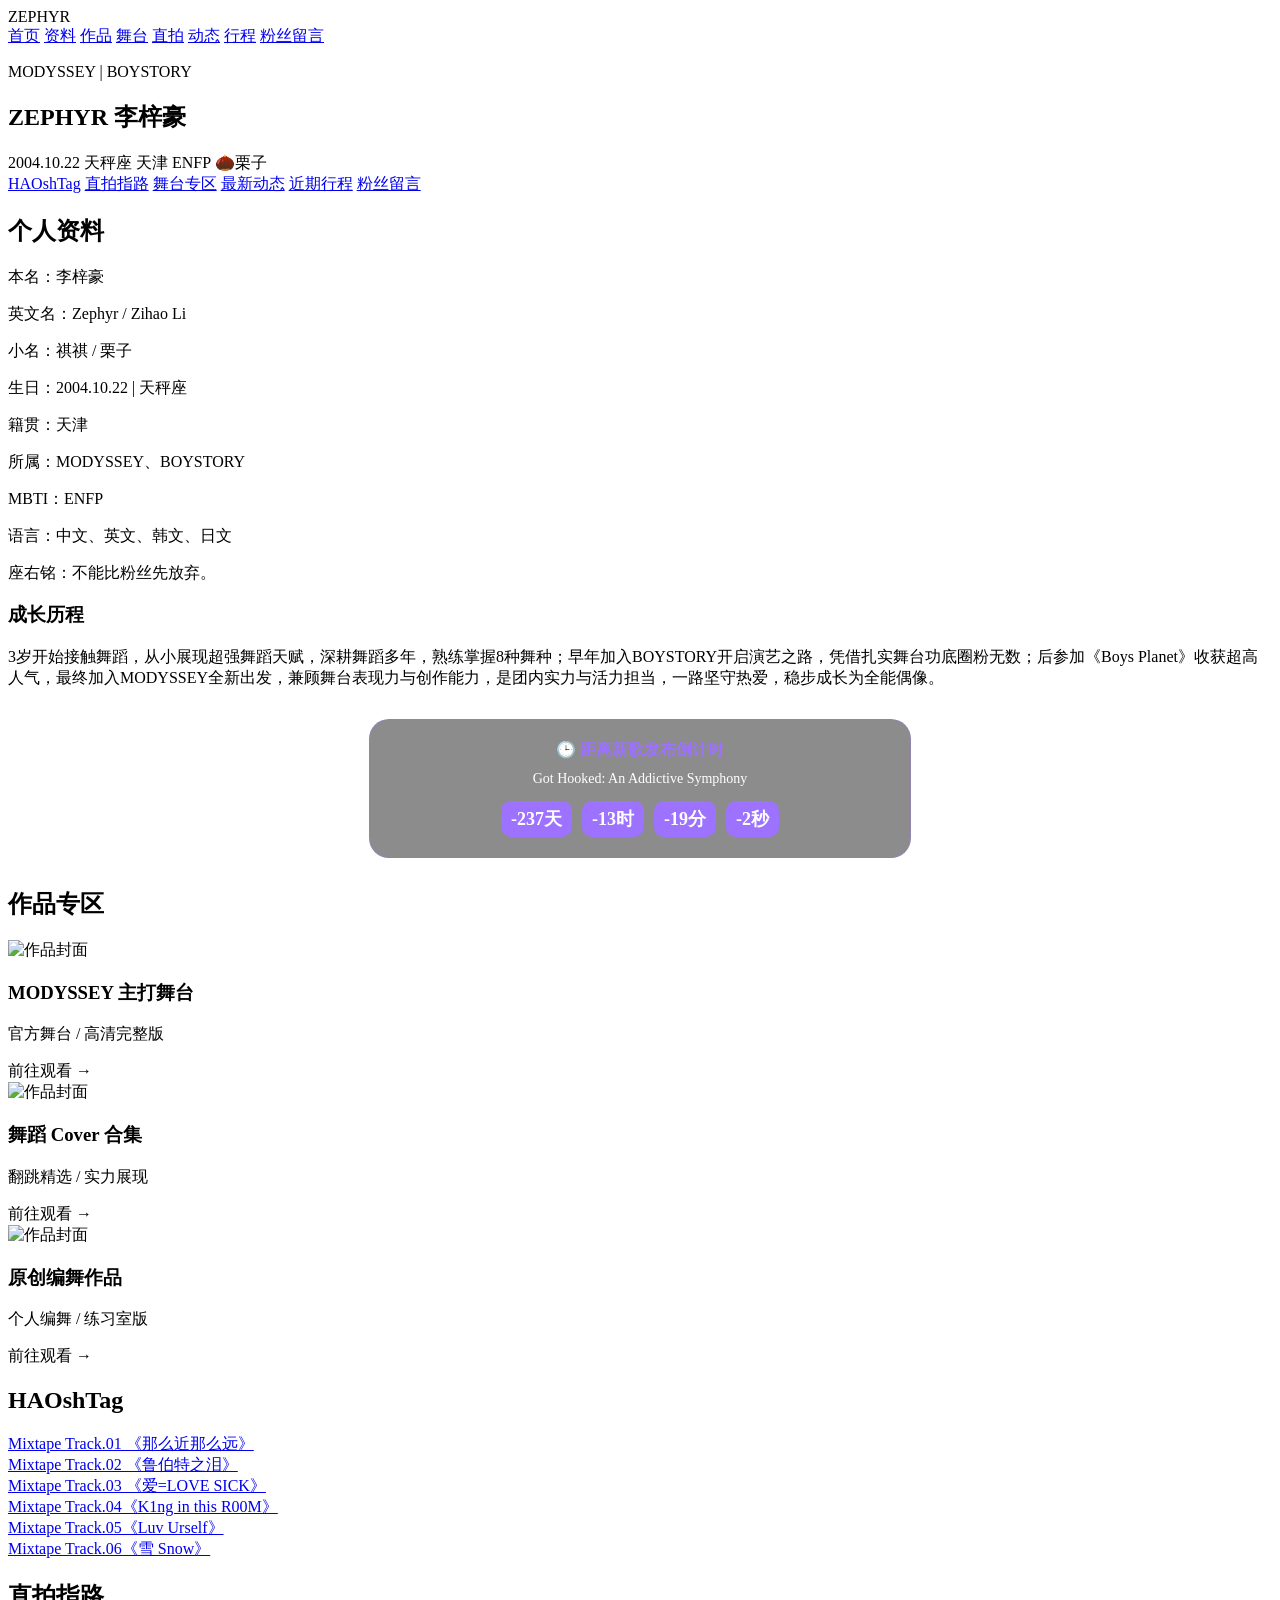
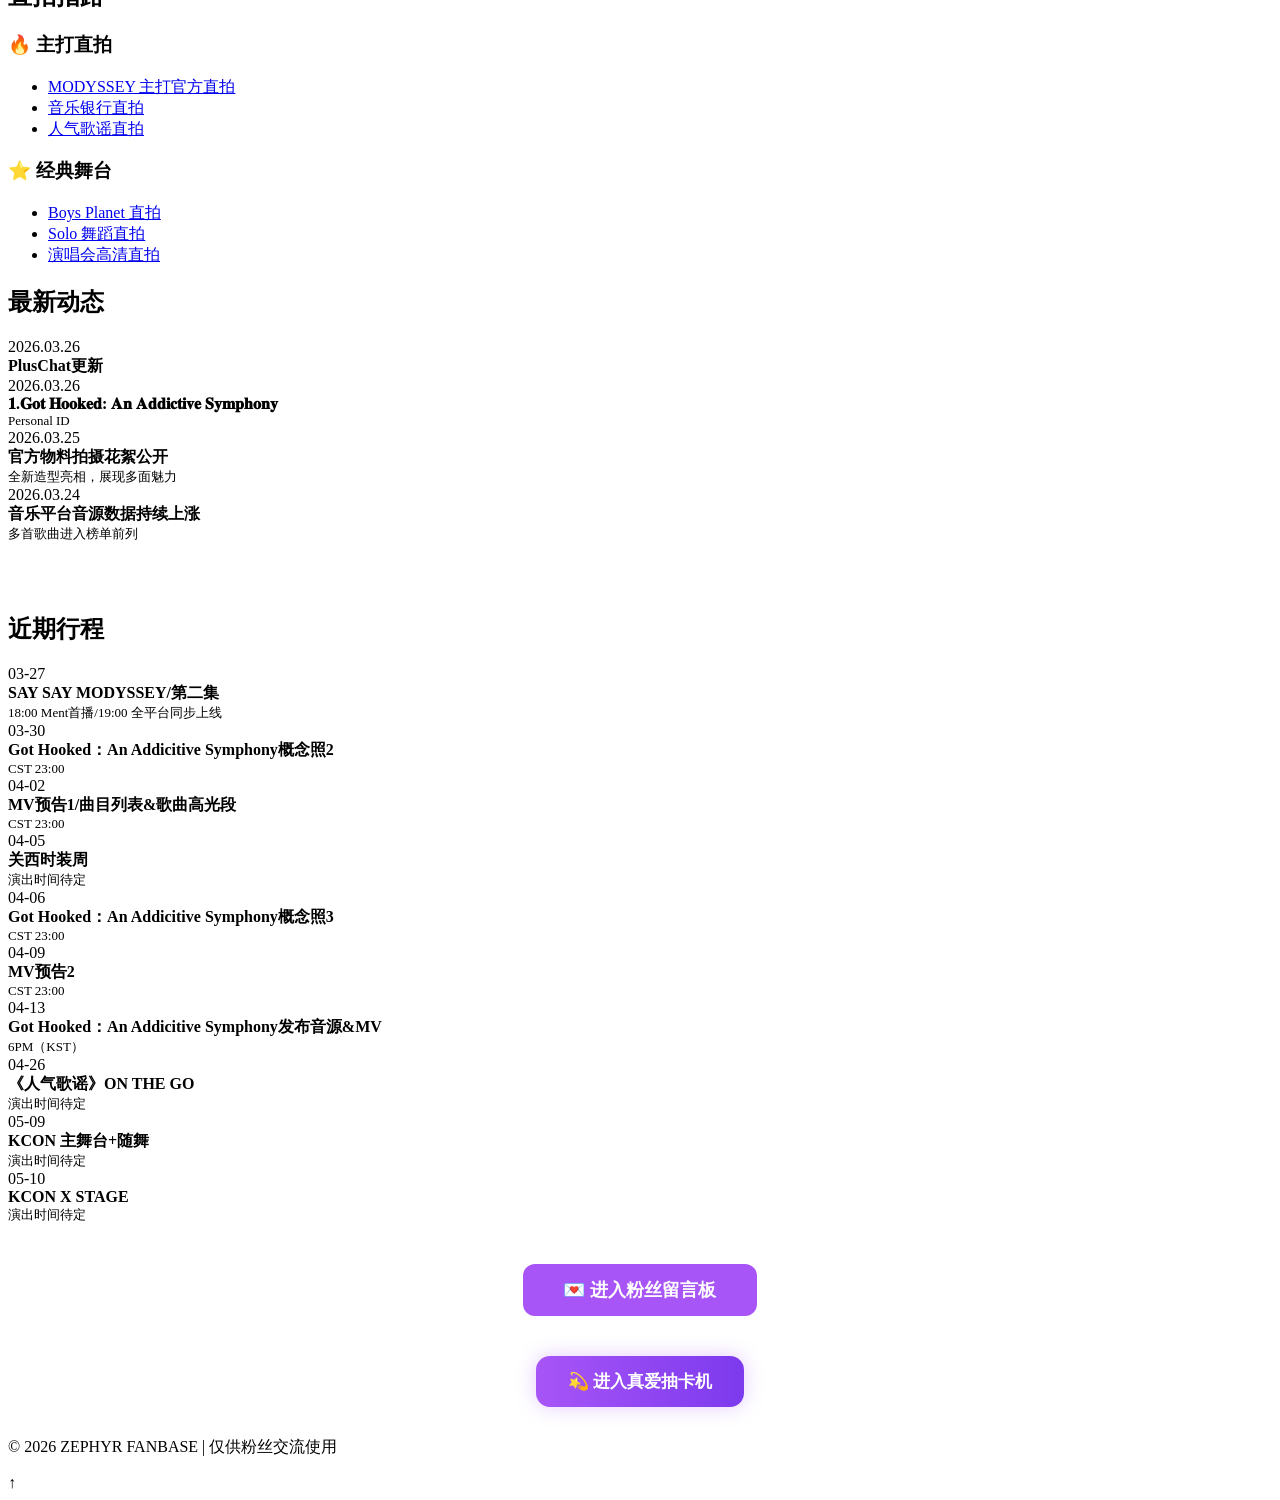
==== commit 8ac12d43: "Add files via upload" ====
--- a/index.html
+++ b/index.html
@@ -4,7 +4,7 @@
     <meta charset="UTF-8">
     <meta name="viewport" content="width=device-width, initial-scale=1.0">
     <title>ZEPHYR 李梓豪 | MODYSSEY</title>
-    <link rel="stylesheet" href="style.css">
+    <link rel="stylesheet" href="new.css">
 </head>
 <body>
 
@@ -24,6 +24,8 @@
         <a href="#message">粉丝留言</a>
     </div>
 </nav>
+
+
 
 <section class="hero-banner" id="home">
     <p class="hero-sub">MODYSSEY | BOYSTORY</p>
@@ -66,6 +68,59 @@
     </div>
 </section>
 
+<!-- 梓豪回归倒计时 -->
+<div style="
+  max-width: 500px;
+  margin: 30px auto;
+  padding: 20px;
+  background: rgba(26,26,26,0.5);
+  border: 1px solid rgba(157,114,255,0.3);
+  border-radius: 20px;
+  text-align: center;
+  backdrop-filter: blur(10px);
+">
+  <div style="font-size: 16px; color: #9D72FF; font-weight: bold; margin-bottom: 10px;">
+    🕒 距离新歌发布倒计时
+  </div>
+  <div style="font-size: 14px; color: #fff; margin-bottom: 14px;">
+    Got Hooked: An Addictive Symphony
+  </div>
+  <div id="countdown" style="
+    display: flex;
+    justify-content: center;
+    gap: 10px;
+    font-size: 18px;
+    font-weight: bold;
+    color: #fff;
+  "></div>
+</div>
+
+<script>
+// 倒计时目标时间：2026-04-13 18:00（KST）
+function countDown() {
+  const end = new Date('2026-04-13 17:00:00').getTime();
+  const now = new Date().getTime();
+  const diff = end - now;
+
+  const d = Math.floor(diff / (1000*60*60*24));
+  const h = Math.floor((diff % (1000*60*60*24)) / (1000*60*60));
+  const m = Math.floor((diff % (1000*60*60)) / (1000*60));
+  const s = Math.floor((diff % (1000*60)) / 1000);
+
+  document.getElementById('countdown').innerHTML = `
+    <span style="background:#9D72FF; padding:6px 10px; border-radius:10px;">${d}天</span>
+    <span style="background:#9D72FF; padding:6px 10px; border-radius:10px;">${h}时</span>
+    <span style="background:#9D72FF; padding:6px 10px; border-radius:10px;">${m}分</span>
+    <span style="background:#9D72FF; padding:6px 10px; border-radius:10px;">${s}秒</span>
+  `;
+}
+
+setInterval(countDown, 1000);
+countDown();
+</script>
+
+
+
 <section class="section" id="works">
     <h2 class="section-title">作品专区</h2>
     <div class="card-group">
@@ -259,6 +314,17 @@
     </div>
   </section>
 </section>
+
+<!-- 抽卡机跳转按钮 -->
+<div style="text-align:center; margin: 30px 0;">
+  <button onclick="location.href='draw.html'" 
+          style="background:linear-gradient(90deg,#a855f7,#7c3aed);
+                 color:#fff; border:none; padding:14px 32px;
+                 border-radius:14px; font-size:17px; font-weight:bold;
+                 cursor:pointer; box-shadow:0 0 20px rgba(168,85,247,0.3);">
+    💫 进入真爱抽卡机
+  </button>
+</div>
 
 <footer>
     <p class="footer-copy">© 2026 ZEPHYR FANBASE | 仅供粉丝交流使用</p>
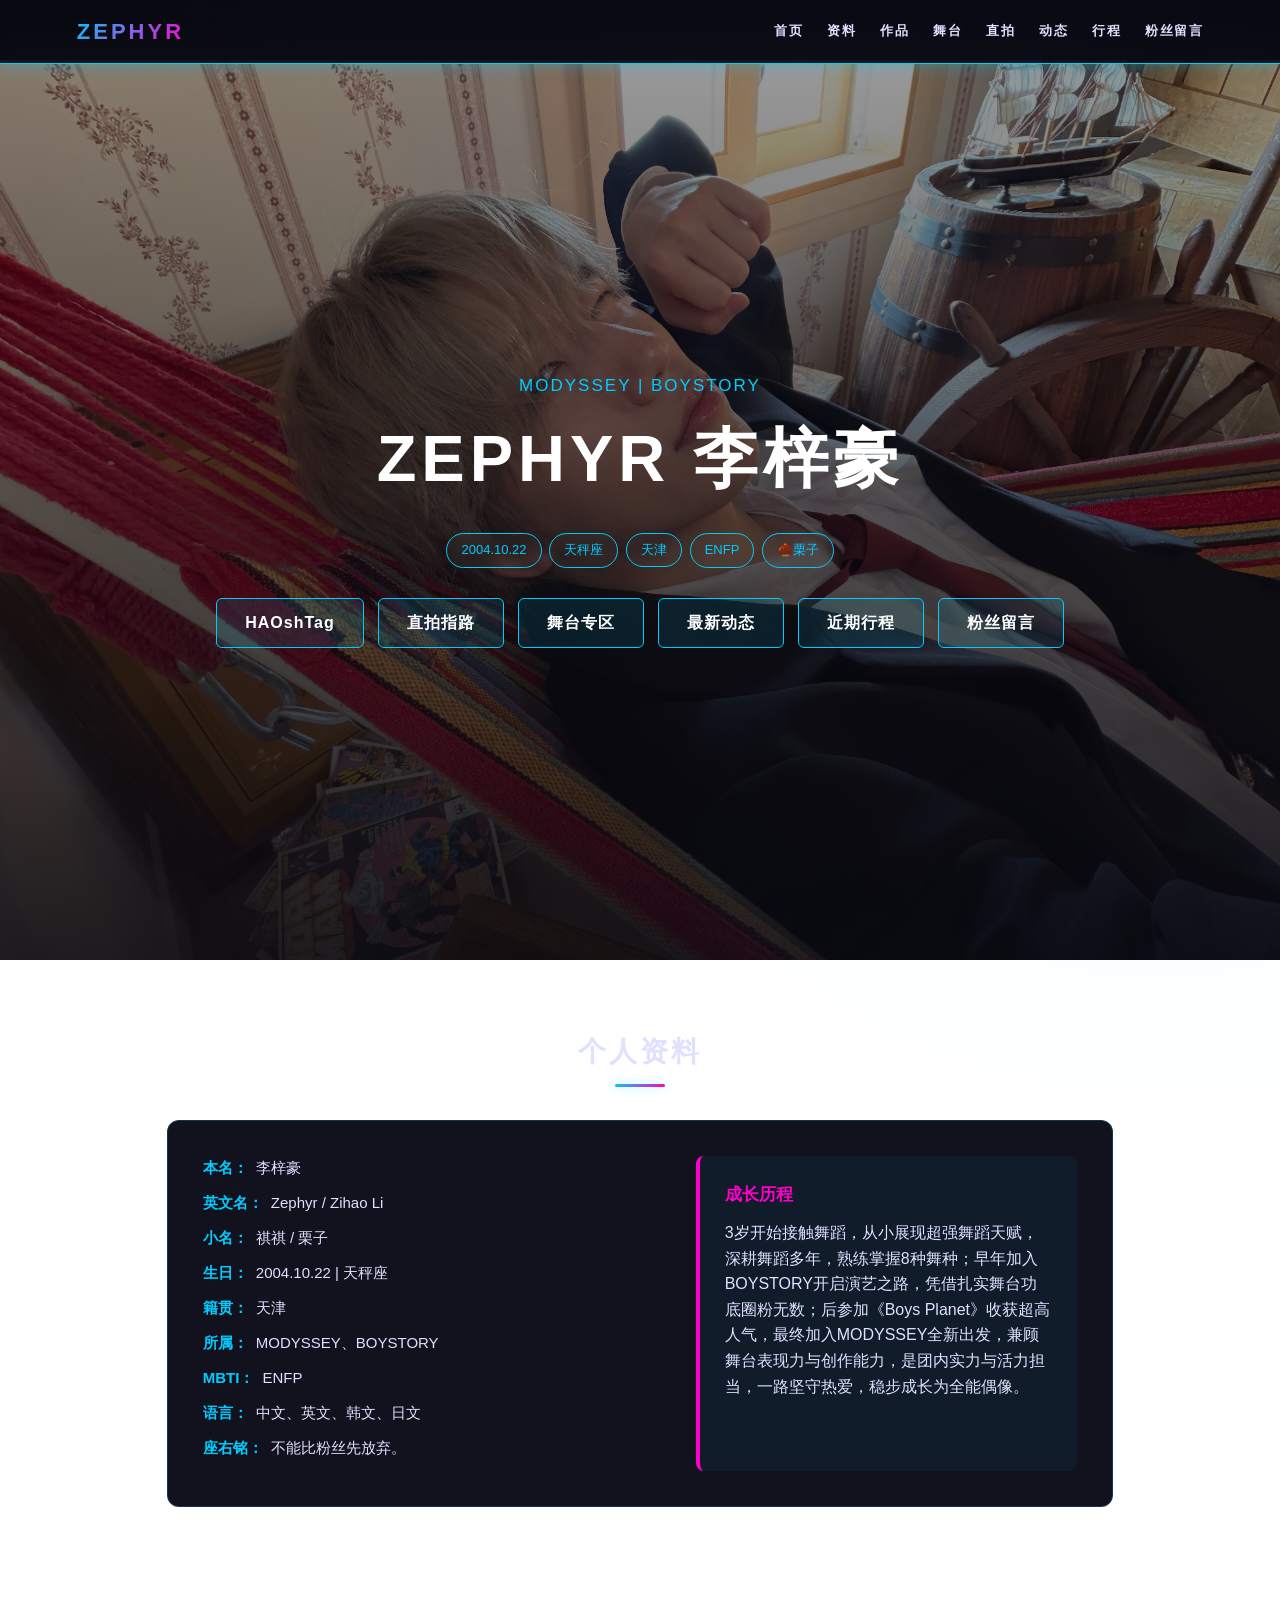
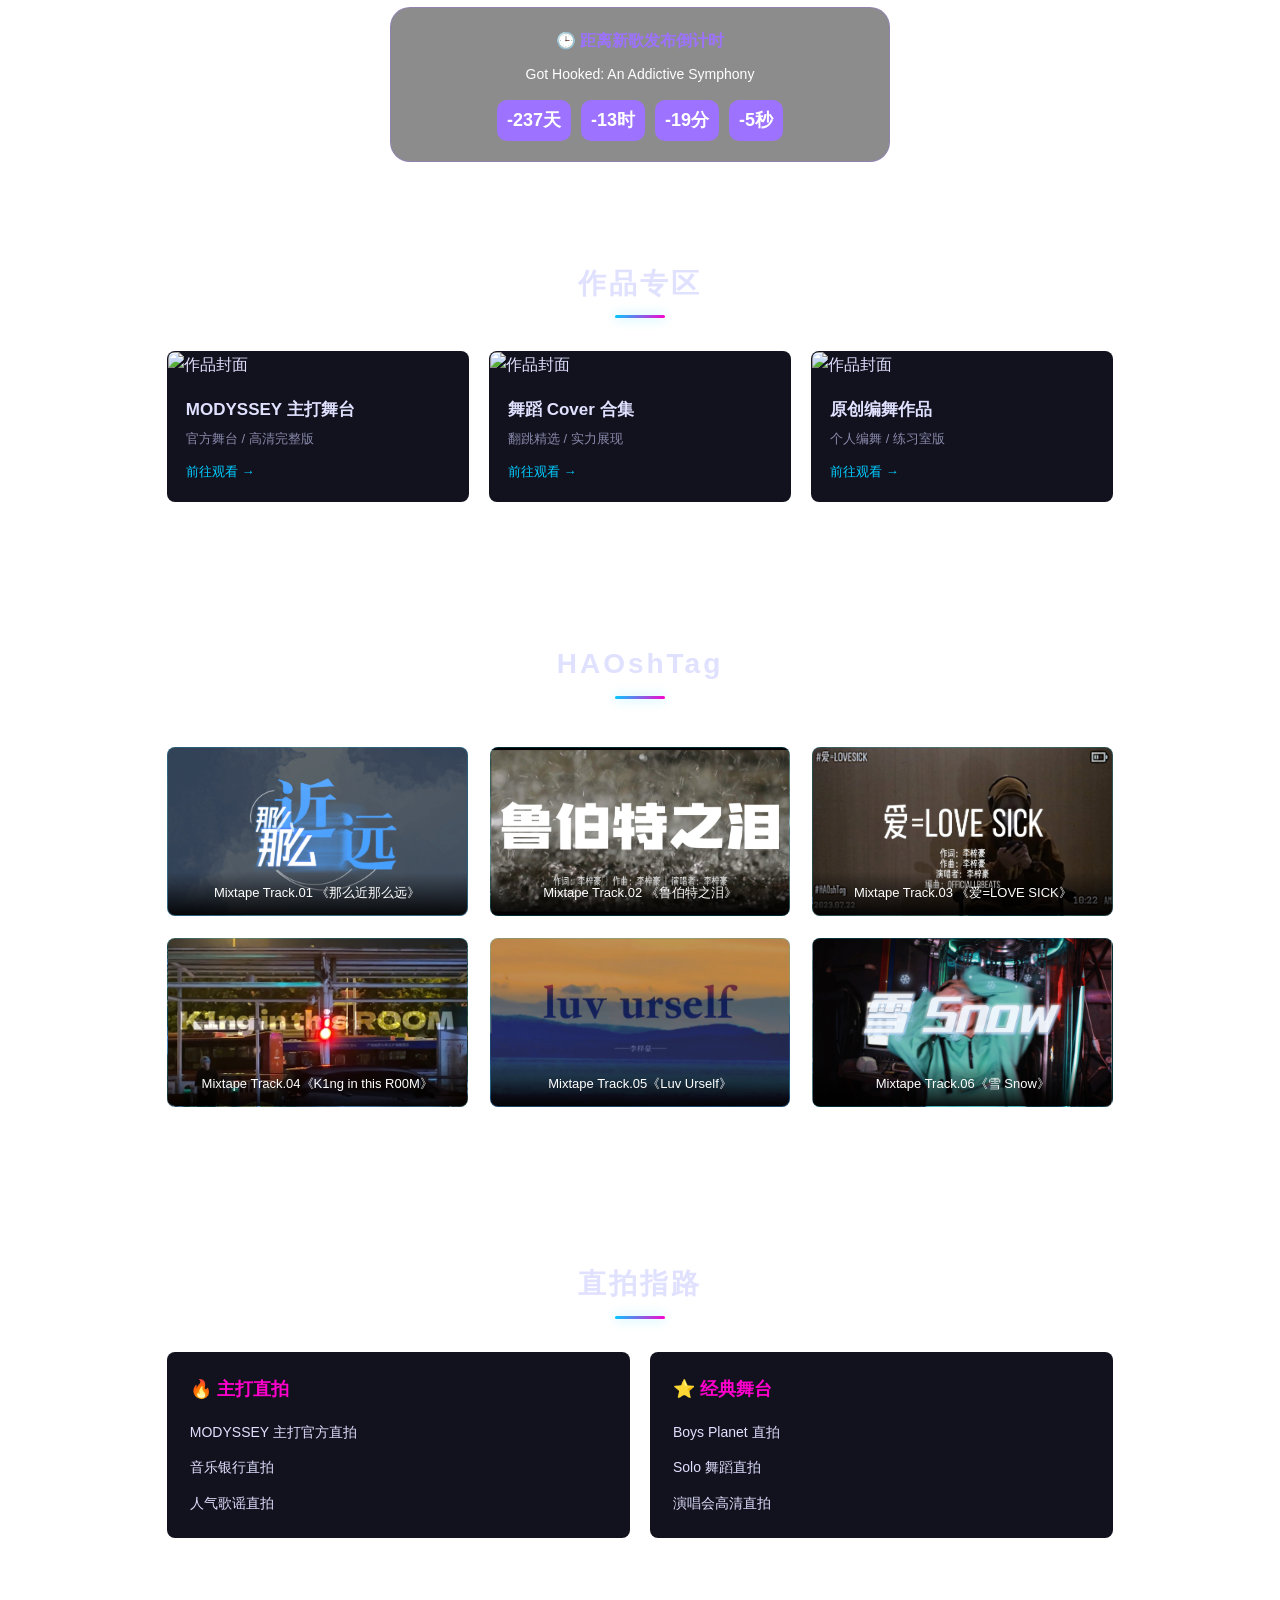
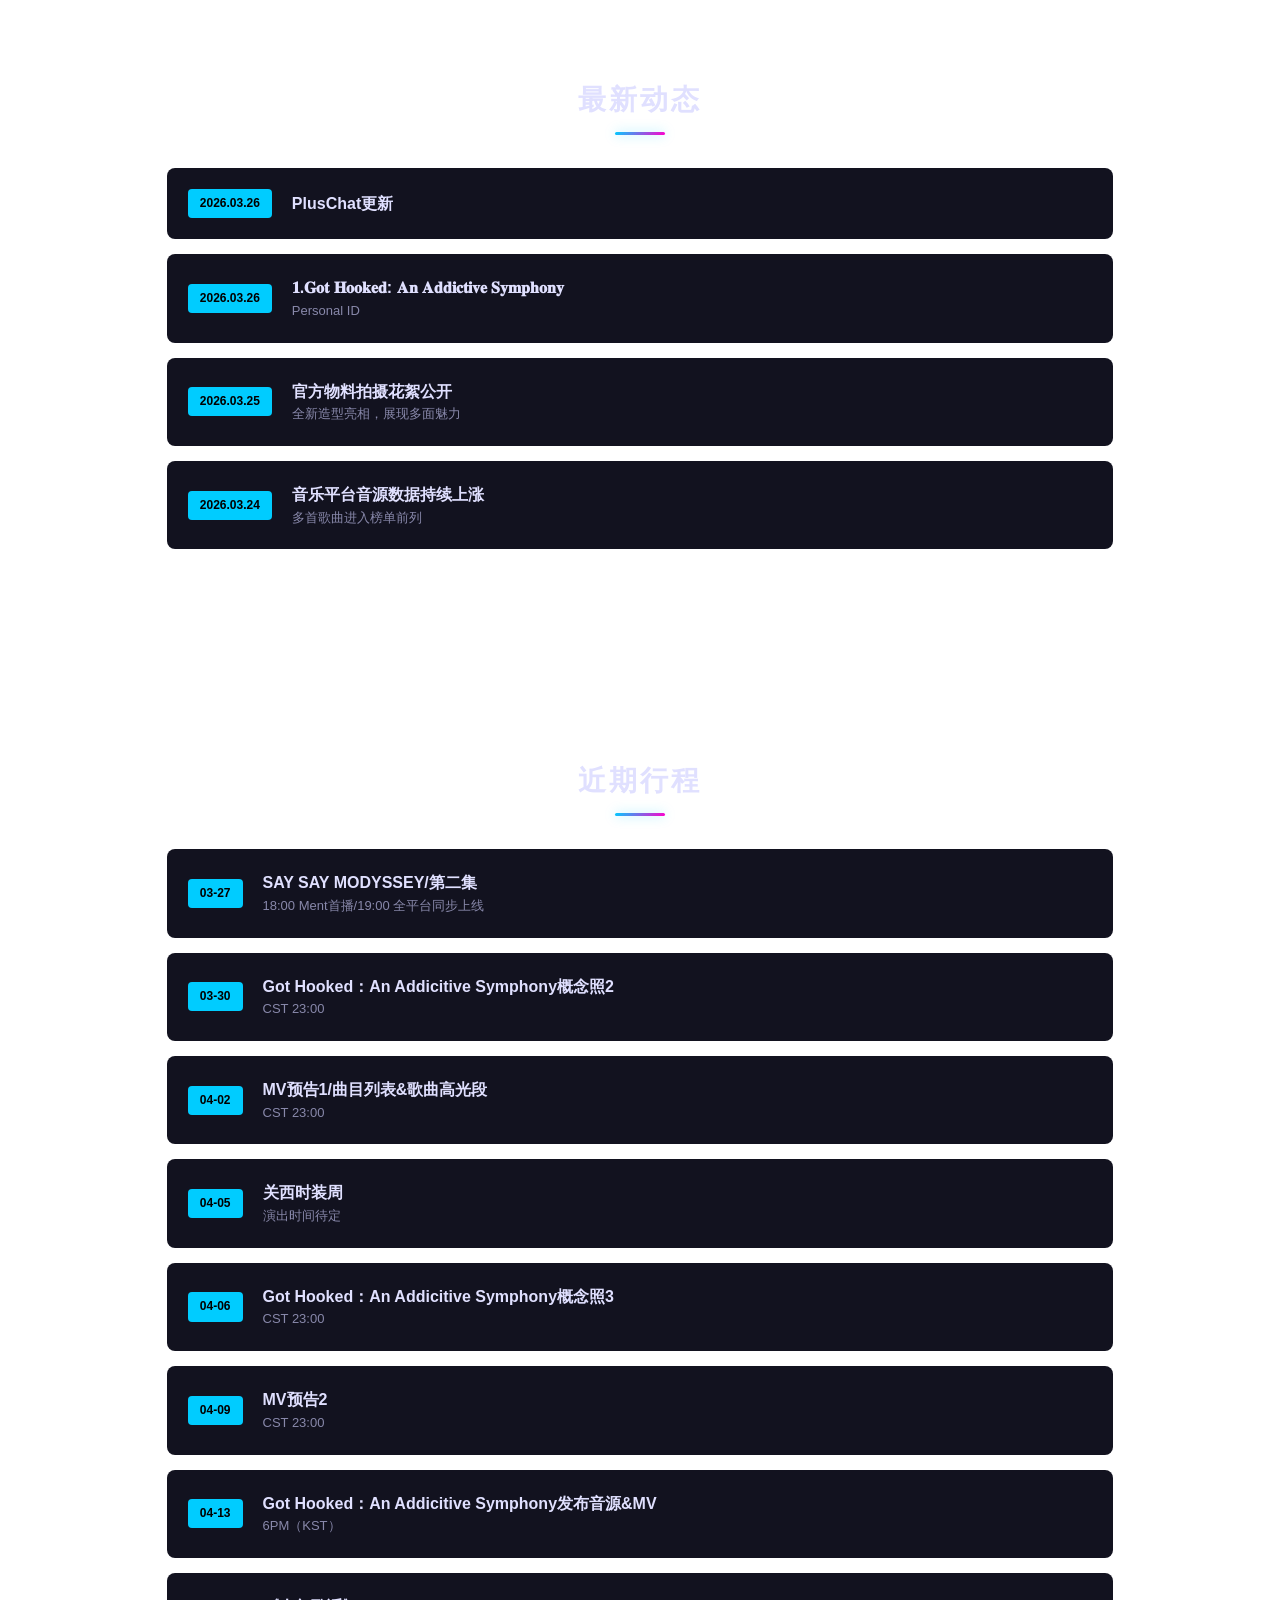
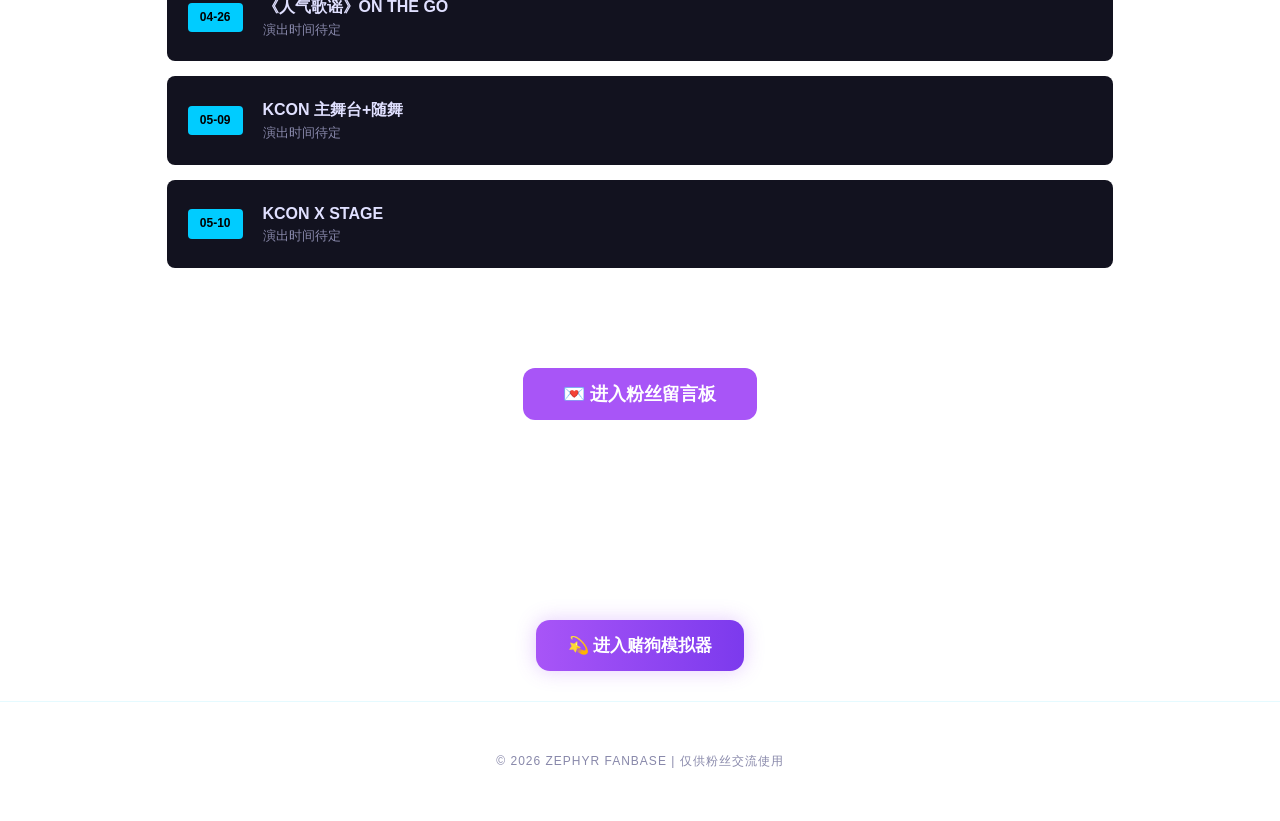
==== commit 3fe3f8aa: "Add files via upload" ====
--- a/index.html
+++ b/index.html
@@ -306,7 +306,7 @@
         </div>
     </div>
   <section class="section" id="message">  
-    <div style="text-align:center; margin:40px 0;">
+    <div style="text-align:center; margin:30px 0;">
         <button onclick="window.open('message.html','_self')" 
         style="padding:14px 40px; background:#a855f7; color:#fff; border:none; border-radius:12px; font-size:18px; cursor:pointer; font-weight:bold;">
             💌 进入粉丝留言板
@@ -322,7 +322,7 @@
                  color:#fff; border:none; padding:14px 32px;
                  border-radius:14px; font-size:17px; font-weight:bold;
                  cursor:pointer; box-shadow:0 0 20px rgba(168,85,247,0.3);">
-    💫 进入真爱抽卡机
+    💫 进入赌狗模拟器
   </button>
 </div>
 
--- a/new.css
+++ b/new.css
@@ -0,0 +1,552 @@
+* {
+  margin: 0;
+  padding: 0;
+  box-sizing: border-box;
+  font-family: 'Rajdhani', 'Montserrat', 'Microsoft YaHei', sans-serif;
+  scroll-behavior: smooth;
+}
+
+:root {
+  --bg-dark: #0a0a12;
+  --card-bg: #12121f;
+  --neon-blue: #00ccff;
+  --neon-pink: #ff00cc;
+  --neon-glow-blue: rgba(0, 204, 255, 0.4);
+  --neon-glow-pink: rgba(255, 0, 204, 0.4);
+  --text-light: #e0e0ff;
+  --text-mute: #8888aa;
+  --border-neon: linear-gradient(135deg, #00ccff, #ff00cc);
+  --glass: rgba(255, 255, 255, 0.03);
+}
+
+@keyframes fadeIn {
+  from { opacity: 0; transform: translateY(20px); }
+  to { opacity: 1; transform: translateY(0); }
+}
+
+@keyframes titleGlow {
+  0% { text-shadow: 0 0 10px var(--neon-blue); }
+  100% { text-shadow: 0 0 25px var(--neon-blue), 0 0 10px var(--neon-pink); }
+}
+
+@keyframes scanline {
+  0% { transform: translateY(-100%); }
+  100% { transform: translateY(100%); }
+}
+
+body {
+  background-color: var(--bg-dark);
+  background: radial-gradient(circle at 60% 40%, #1a1a35 0%, #0a0a12 80%);
+  background-attachment: fixed;
+  color: var(--text-light);
+  overflow-x: hidden;
+  line-height: 1.6;
+}
+
+/* 扫描线特效 */
+body::before {
+  content: '';
+  position: fixed;
+  top: 0;
+  left: 0;
+  width: 100%;
+  height: 100%;
+  background: linear-gradient(transparent 90%, rgba(0,204,255,0.05) 95%, transparent 100%);
+  animation: scanline 6s linear infinite;
+  pointer-events: none;
+  z-index: -1;
+}
+
+.bg-glow {
+  position: fixed;
+  width: 500px;
+  height: 500px;
+  background: linear-gradient(135deg, var(--neon-blue), var(--neon-pink));
+  filter: blur(160px);
+  opacity: 0.12;
+  z-index: -1;
+  border-radius: 50%;
+}
+
+/* 导航 */
+nav {
+  position: fixed;
+  top: 0;
+  width: 100%;
+  background: rgba(10, 10, 18, 0.85);
+  backdrop-filter: blur(15px);
+  z-index: 999;
+  padding: 14px 6%;
+  display: flex;
+  justify-content: space-between;
+  align-items: center;
+  border-bottom: 1px solid var(--neon-blue);
+  box-shadow: 0 0 15px var(--neon-glow-blue);
+}
+
+.nav-logo {
+  font-size: 22px;
+  font-weight: 700;
+  background: var(--border-neon);
+  -webkit-background-clip: text;
+  background-clip: text;
+  color: transparent;
+  letter-spacing: 3px;
+}
+
+.nav-links {
+  display: flex;
+  gap: 24px;
+}
+
+.nav-links a {
+  color: var(--text-light);
+  text-decoration: none;
+  font-size: 13px;
+  font-weight: 600;
+  transition: 0.3s;
+  text-transform: uppercase;
+  letter-spacing: 1.5px;
+}
+
+.nav-links a:hover {
+  color: var(--neon-pink);
+  text-shadow: 0 0 8px var(--neon-glow-pink);
+}
+
+/* 首页横幅 */
+.hero-banner {
+  width: 100%;
+  min-height: 100vh;
+  background: linear-gradient(rgba(0,0,0,0.4), rgba(10,10,18,0.9)), url('banner.jpg') center/cover;
+  display: flex;
+  flex-direction: column;
+  justify-content: center;
+  align-items: center;
+  text-align: center;
+  padding: 0 20px;
+  margin-top: 60px;
+}
+
+.hero-title {
+  font-size: clamp(32px, 9vw, 65px);
+  font-weight: 700;
+  color: #fff;
+  margin-bottom: 12px;
+  letter-spacing: 5px;
+  animation: titleGlow 2s ease-in-out infinite alternate;
+}
+
+.hero-sub {
+  font-size: 17px;
+  color: var(--neon-blue);
+  margin-bottom: 8px;
+  font-weight: 500;
+  letter-spacing: 2px;
+}
+
+.hero-slogan {
+  font-size: 14px;
+  color: var(--text-mute);
+  margin-bottom: 25px;
+  letter-spacing: 1px;
+}
+
+.hero-info {
+  margin: 10px 0 30px;
+  display: flex;
+  flex-wrap: wrap;
+  justify-content: center;
+  gap: 8px;
+}
+
+.hero-info span {
+  padding: 6px 14px;
+  background: var(--glass);
+  border: 1px solid var(--neon-blue);
+  border-radius: 20px;
+  font-size: 13px;
+  backdrop-filter: blur(5px);
+  color: var(--neon-blue);
+}
+
+.quick-links {
+  display: flex;
+  flex-wrap: wrap;
+  gap: 14px;
+  justify-content: center;
+}
+
+.quick-btn {
+  padding: 11px 28px;
+  border: 1px solid var(--neon-blue);
+  background: rgba(0, 204, 255, 0.1);
+  color: #fff;
+  border-radius: 6px;
+  text-decoration: none;
+  font-weight: 600;
+  letter-spacing: 1px;
+  transition: 0.4s;
+}
+
+.quick-btn:hover {
+  background: var(--neon-pink);
+  border-color: var(--neon-pink);
+  transform: scale(1.05);
+  box-shadow: 0 0 20px var(--neon-glow-pink);
+}
+
+/* 区块通用 */
+.section {
+  padding: 70px 6%;
+  max-width: 1100px;
+  margin: 0 auto;
+  opacity: 0;
+  transform: translateY(30px);
+  transition: all 0.8s ease-out;
+}
+
+.section.reveal {
+  opacity: 1;
+  transform: translateY(0);
+}
+
+.section-title {
+  font-size: 28px;
+  margin-bottom: 45px;
+  text-align: center;
+  position: relative;
+  letter-spacing: 3px;
+  font-weight: 700;
+}
+
+.section-title::after {
+  content: '';
+  position: absolute;
+  bottom: -12px;
+  left: 50%;
+  transform: translateX(-50%);
+  width: 50px;
+  height: 3px;
+  background: var(--border-neon);
+  box-shadow: 0 0 12px var(--neon-glow-blue);
+  border-radius: 2px;
+}
+
+/* 关于 */
+.about-wrap {
+  display: grid;
+  grid-template-columns: 1.2fr 1fr;
+  gap: 35px;
+  background: var(--card-bg);
+  padding: 35px;
+  border-radius: 12px;
+  border: 1px solid rgba(0,204,255,0.2);
+  backdrop-filter: blur(10px);
+}
+
+.about-basic p {
+  margin-bottom: 11px;
+  font-size: 15px;
+}
+
+.about-basic span {
+  color: var(--neon-blue);
+  font-weight: bold;
+  margin-right: 8px;
+}
+
+.about-story {
+  background: rgba(0, 204, 255, 0.05);
+  padding: 25px;
+  border-radius: 8px;
+  border-left: 4px solid var(--neon-pink);
+}
+
+.about-story h3 {
+  color: var(--neon-pink);
+  margin-bottom: 12px;
+  font-size: 17px;
+}
+
+/* 卡片滑动 */
+.card-slider {
+  display: grid;
+  grid-template-columns: repeat(3, 1fr);
+  gap: 22px;
+  padding: 15px 0;
+}
+
+.slider-card {
+  width: 100%;
+  aspect-ratio: 16/9;
+  background-color: #111;
+  background-size: cover;
+  background-position: center;
+  border-radius: 8px;
+  position: relative;
+  overflow: hidden;
+  cursor: pointer;
+  transition: 0.5s cubic-bezier(0.4, 0, 0.2, 1);
+  border: 1px solid rgba(0,204,255,0.2);
+  text-decoration: none;
+}
+
+.slider-card::before {
+  content: '';
+  position: absolute;
+  inset: 0;
+  background: inherit;
+  opacity: 0.7;
+  transition: 0.5s;
+  z-index: 1;
+}
+
+.card-caption {
+  position: absolute;
+  bottom: 0;
+  width: 100%;
+  padding: 11px;
+  background: linear-gradient(transparent, rgba(0,0,0,0.9));
+  font-size: 13px;
+  text-align: center;
+  color: #fff;
+  z-index: 2;
+}
+
+.slider-card::after {
+  content: '';
+  position: absolute;
+  top: 0; left: -150%;
+  width: 50%; height: 100%;
+  background: linear-gradient(to right, transparent, rgba(0,204,255,0.2), transparent);
+  transform: skewX(-25deg);
+  transition: 0.8s;
+}
+
+.card-slider:hover .slider-card {
+  opacity: 0.4;
+  transform: scale(0.95);
+  filter: brightness(0.6);
+}
+
+.slider-card:hover {
+  opacity: 1 !important;
+  transform: scale(1.1) translateY(-10px) !important;
+  filter: brightness(1) !important;
+  z-index: 10;
+  border-color: var(--neon-pink);
+  box-shadow: 0 15px 40px var(--neon-glow-pink);
+}
+
+.slider-card:hover::before {
+  opacity: 1;
+}
+
+.slider-card:hover::after {
+  left: 150%;
+}
+
+/* 作品卡片 */
+.card-group {
+  display: grid;
+  grid-template-columns: repeat(auto-fit, minmax(270px, 1fr));
+  gap: 20px;
+}
+
+.card {
+  background: var(--card-bg);
+  border-radius: 8px;
+  overflow: hidden;
+  transition: 0.3s ease;
+  border: 1px solid transparent;
+}
+
+.card:hover {
+  transform: translateY(-6px);
+  box-shadow: 0 8px 25px var(--neon-glow-blue);
+  border-color: var(--neon-blue);
+}
+
+.card img {
+  width: 100%;
+  aspect-ratio: 16/9;
+  object-fit: cover;
+}
+
+.card-body {
+  padding: 18px;
+}
+
+.card-title-sm {
+  font-size: 17px;
+  font-weight: 600;
+  color: var(--text-light);
+  margin-bottom: 6px;
+}
+
+.card-desc {
+  font-size: 13px;
+  color: var(--text-mute);
+  margin-bottom: 12px;
+}
+
+.card-link {
+  color: var(--neon-blue);
+  text-decoration: none;
+  font-size: 13px;
+  font-weight: 500;
+}
+
+/* 动态 */
+.news-list {
+  display: flex;
+  flex-direction: column;
+  gap: 15px;
+}
+
+.news-item {
+  background: var(--card-bg);
+  padding: 20px;
+  border-radius: 8px;
+  transition: 0.3s;
+  display: flex;
+  align-items: center;
+  gap: 20px;
+  border: 1px solid transparent;
+}
+
+.news-item:hover {
+  background: rgba(0, 204, 255, 0.08);
+  border-color: var(--neon-blue);
+  transform: translateX(8px);
+}
+
+.news-date {
+  background: var(--neon-blue);
+  color: #000;
+  padding: 5px 12px;
+  border-radius: 4px;
+  font-size: 12px;
+  font-weight: bold;
+  white-space: nowrap;
+}
+
+/* 直拍 */
+.direct-wrap {
+  display: grid;
+  grid-template-columns: repeat(auto-fit, minmax(280px, 1fr));
+  gap: 20px;
+}
+
+.direct-box {
+  background: var(--card-bg);
+  border-radius: 8px;
+  padding: 22px;
+  border: 1px solid transparent;
+  transition: 0.3s ease;
+}
+
+.direct-box:hover {
+  border-color: var(--neon-pink);
+}
+
+.direct-box h3 {
+  color: var(--neon-pink);
+  font-size: 18px;
+  margin-bottom: 15px;
+}
+
+.direct-list {
+  list-style: none;
+  display: flex;
+  flex-direction: column;
+  gap: 10px;
+}
+
+.direct-list li a {
+  color: var(--text-light);
+  text-decoration: none;
+  font-size: 14px;
+  transition: 0.3s;
+}
+
+.direct-list li a:hover {
+  color: var(--neon-pink);
+  text-shadow: 0 0 6px var(--neon-glow-pink);
+}
+
+/* 底部 */
+footer {
+  padding: 50px 0;
+  text-align: center;
+  border-top: 1px solid rgba(0,204,255,0.1);
+  margin-top: 30px;
+}
+
+.footer-copy {
+  font-size: 12px;
+  color: var(--text-mute);
+  letter-spacing: 1px;
+}
+
+/* 返回顶部 */
+#backTop {
+  position: fixed;
+  bottom: 28px;
+  right: 28px;
+  width: 40px;
+  height: 40px;
+  border-radius: 4px;
+  background: rgba(0, 204, 255, 0.15);
+  border: 1px solid var(--neon-blue);
+  color: #fff;
+  font-size: 16px;
+  display: flex;
+  align-items: center;
+  justify-content: center;
+  cursor: pointer;
+  z-index: 9999;
+  opacity: 0;
+  visibility: hidden;
+  transition: all 0.3s ease;
+  backdrop-filter: blur(10px);
+}
+
+#backTop.show {
+  opacity: 1;
+  visibility: visible;
+}
+
+#backTop:hover {
+  background: var(--neon-blue);
+  box-shadow: 0 0 12px var(--neon-glow-blue);
+}
+
+/* 响应式 */
+@media (max-width: 992px) {
+  .about-wrap { grid-template-columns: 1fr; }
+  .card-slider { grid-template-columns: repeat(2, 1fr); }
+}
+
+@media (max-width: 600px) {
+  .nav-links { display: none; }
+  .card-group { gap: 12px; }
+  .card { transform: scale(0.92); }
+  .card-slider { grid-template-columns: repeat(2, 1fr) !important; }
+  .news-item {
+    padding: 16px !important;
+    margin-bottom: 10px !important;
+    align-items: flex-start !important;
+  }
+  .news-date { margin-top: 4px !important; }
+  .hero-title { font-size: 32px; }
+  .section { padding: 50px 20px; }
+  .about-wrap { padding: 25px; }
+  #backTop {
+    width: 34px;
+    height: 34px;
+    bottom: 20px;
+    right: 20px;
+  }
+}
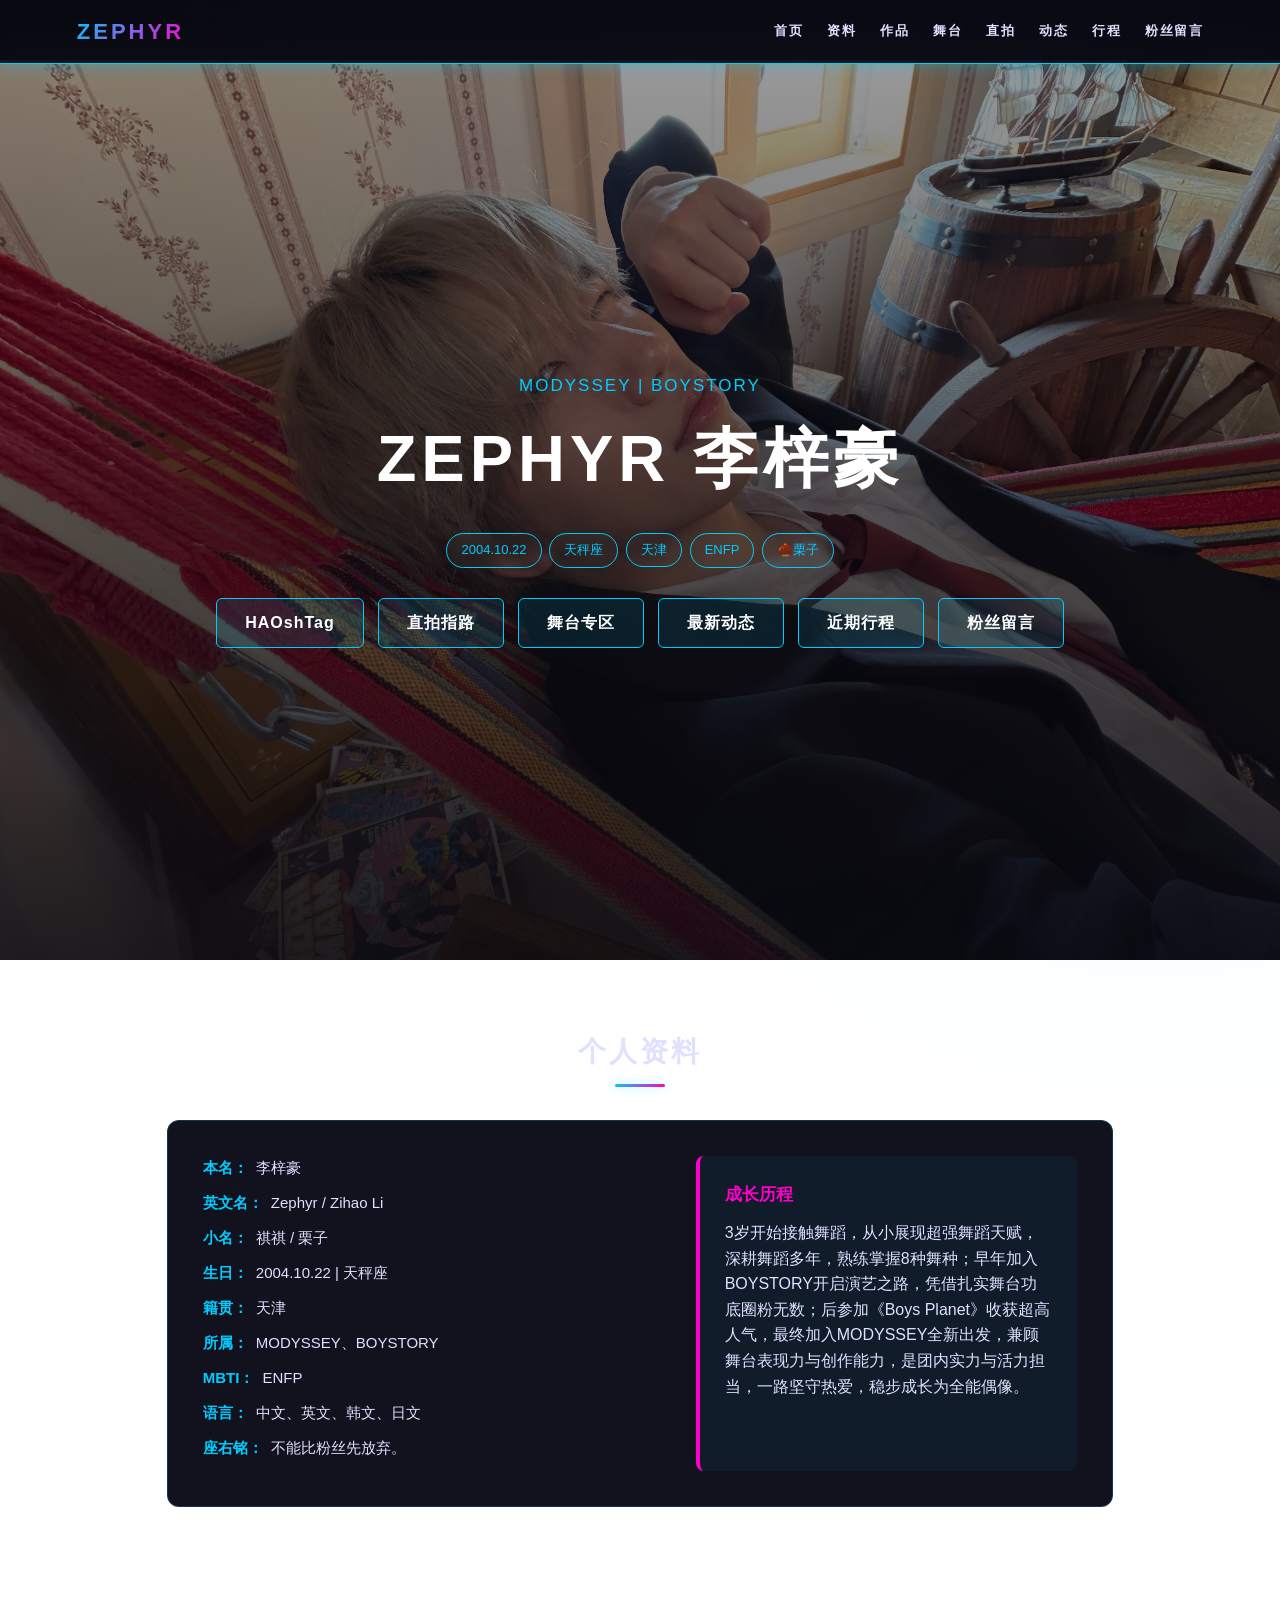
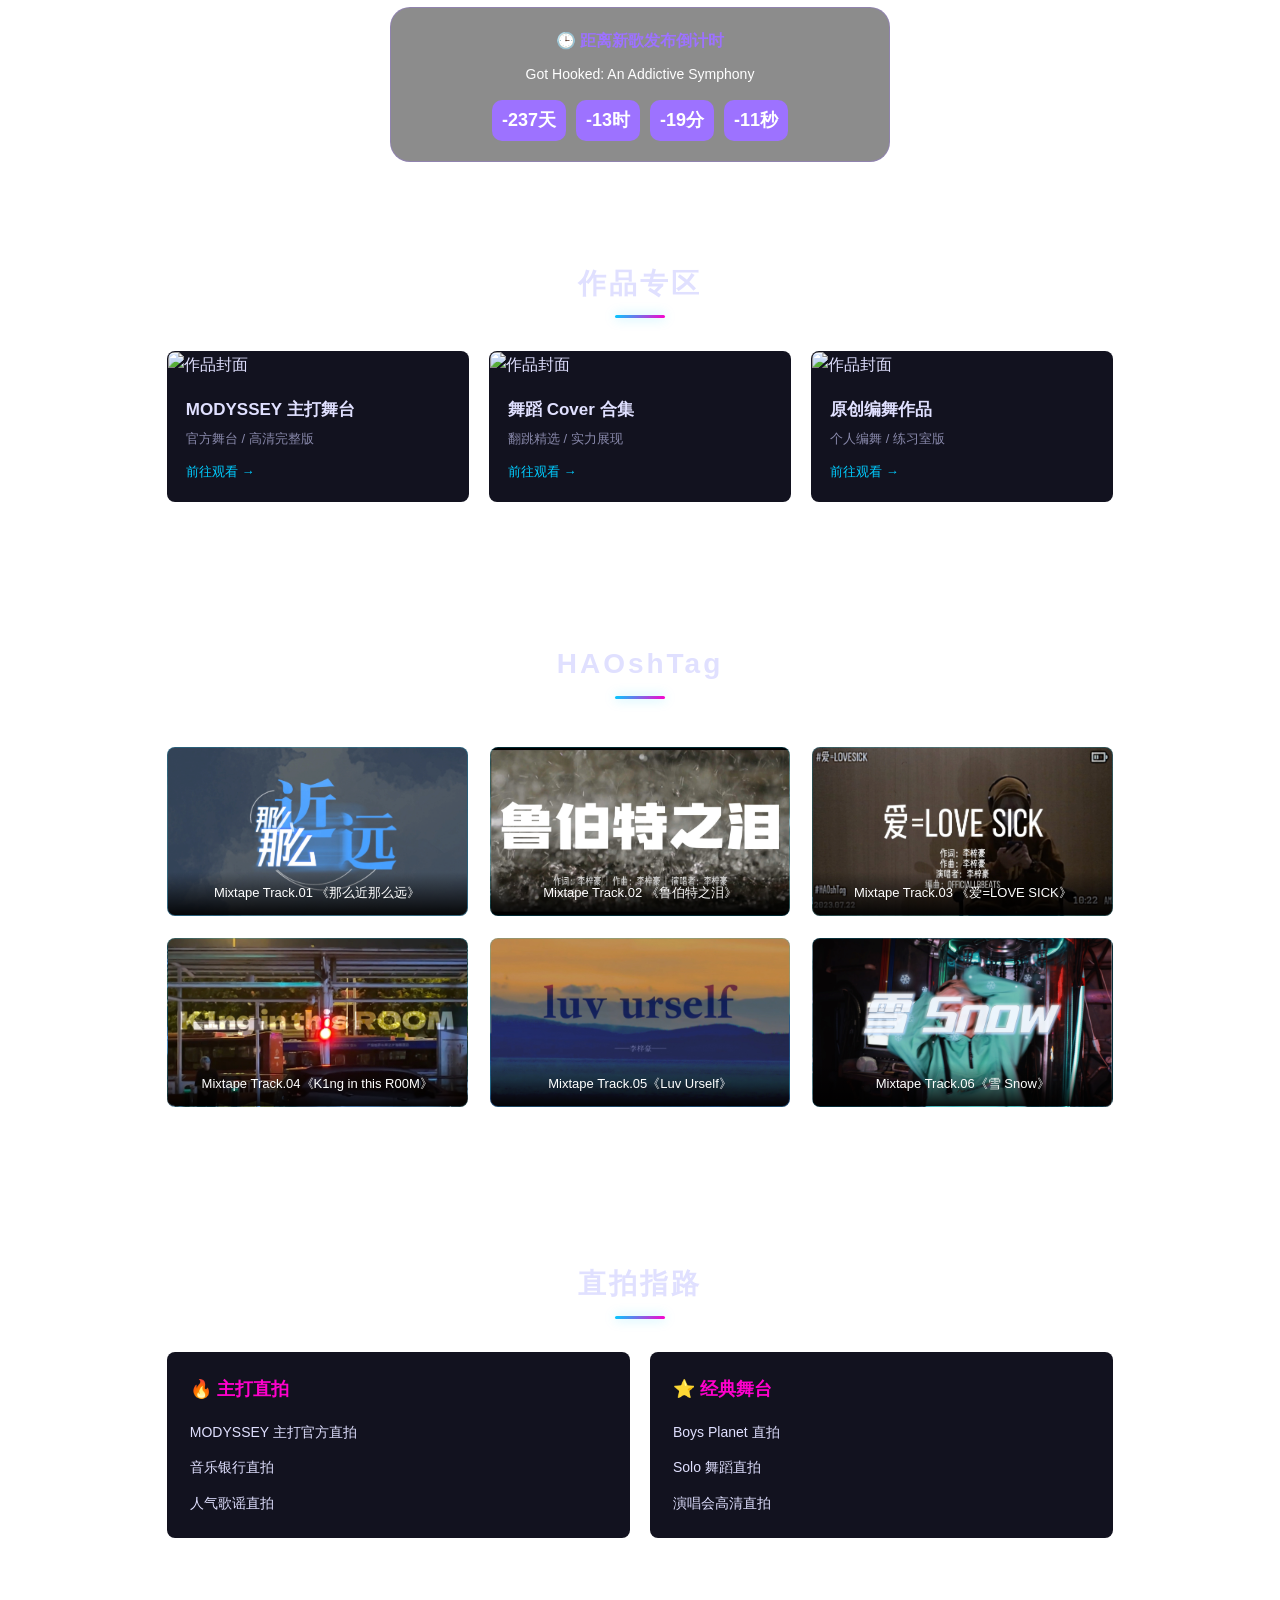
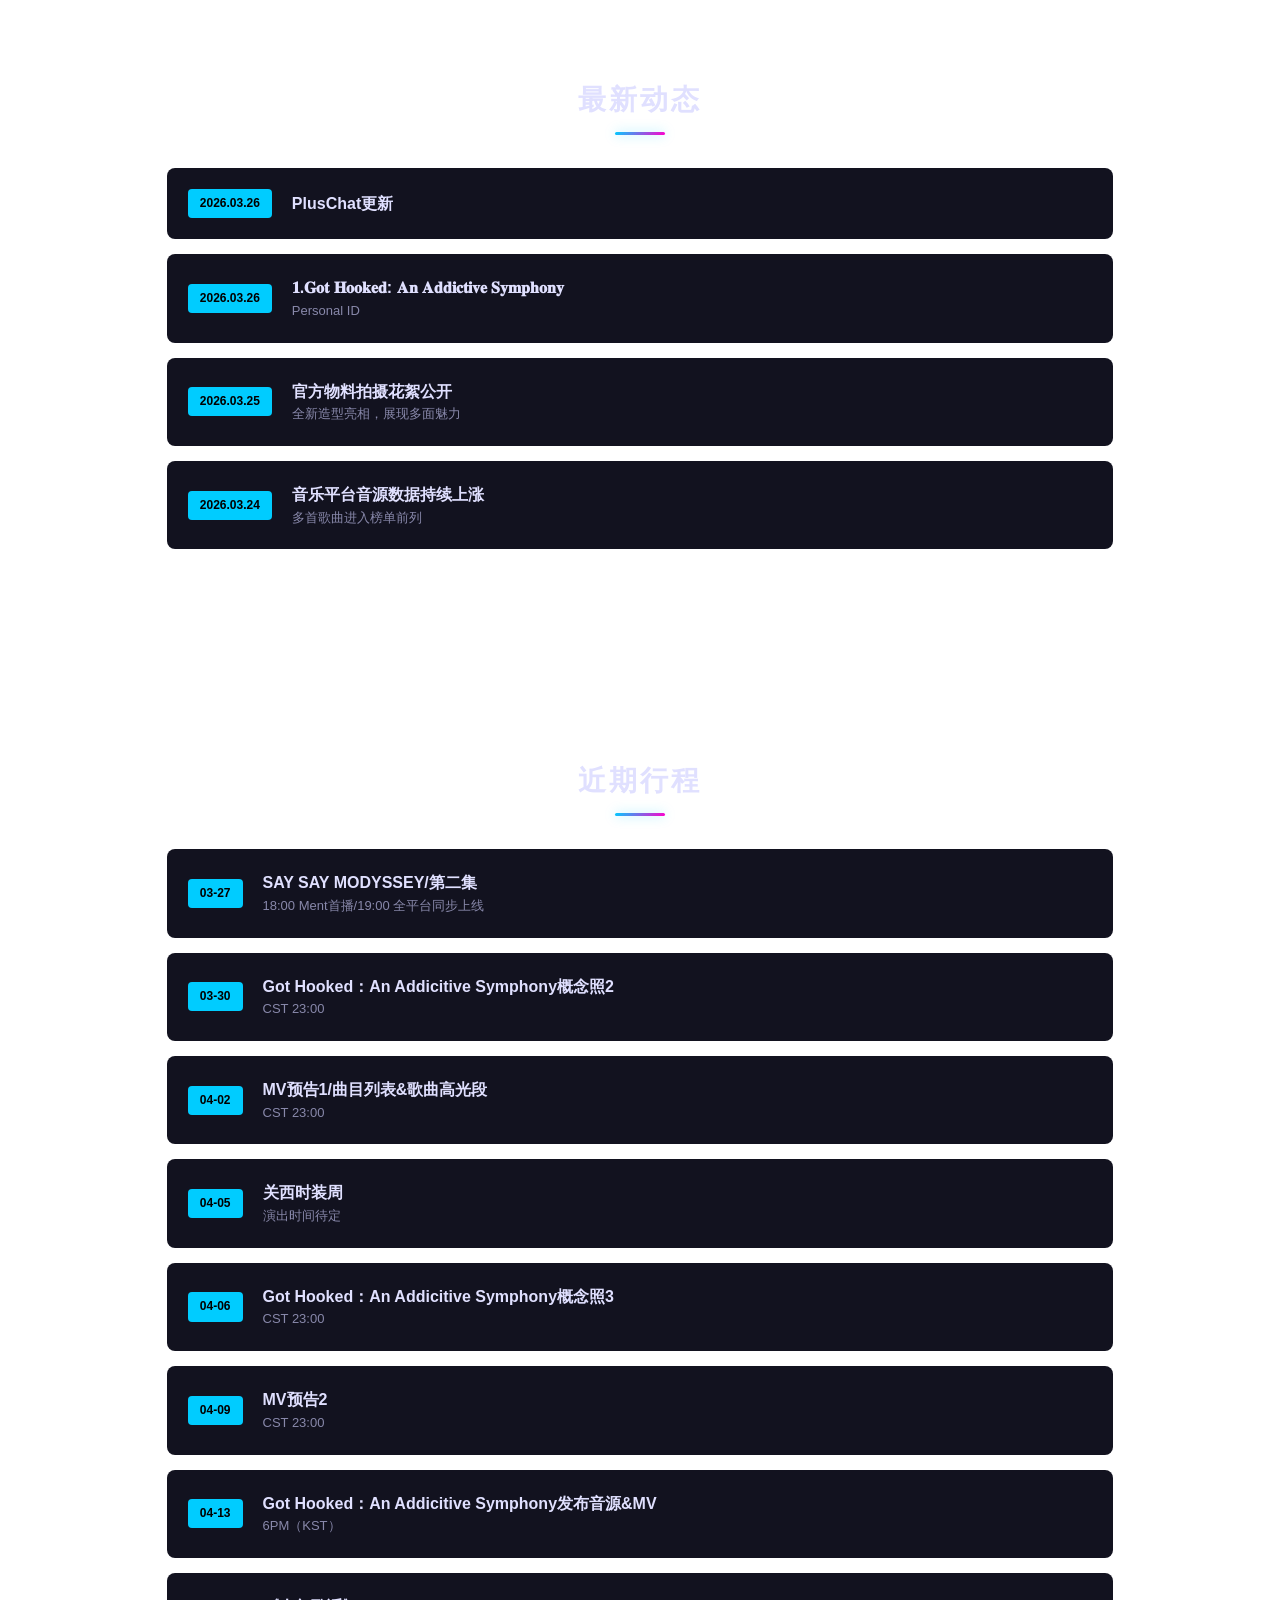
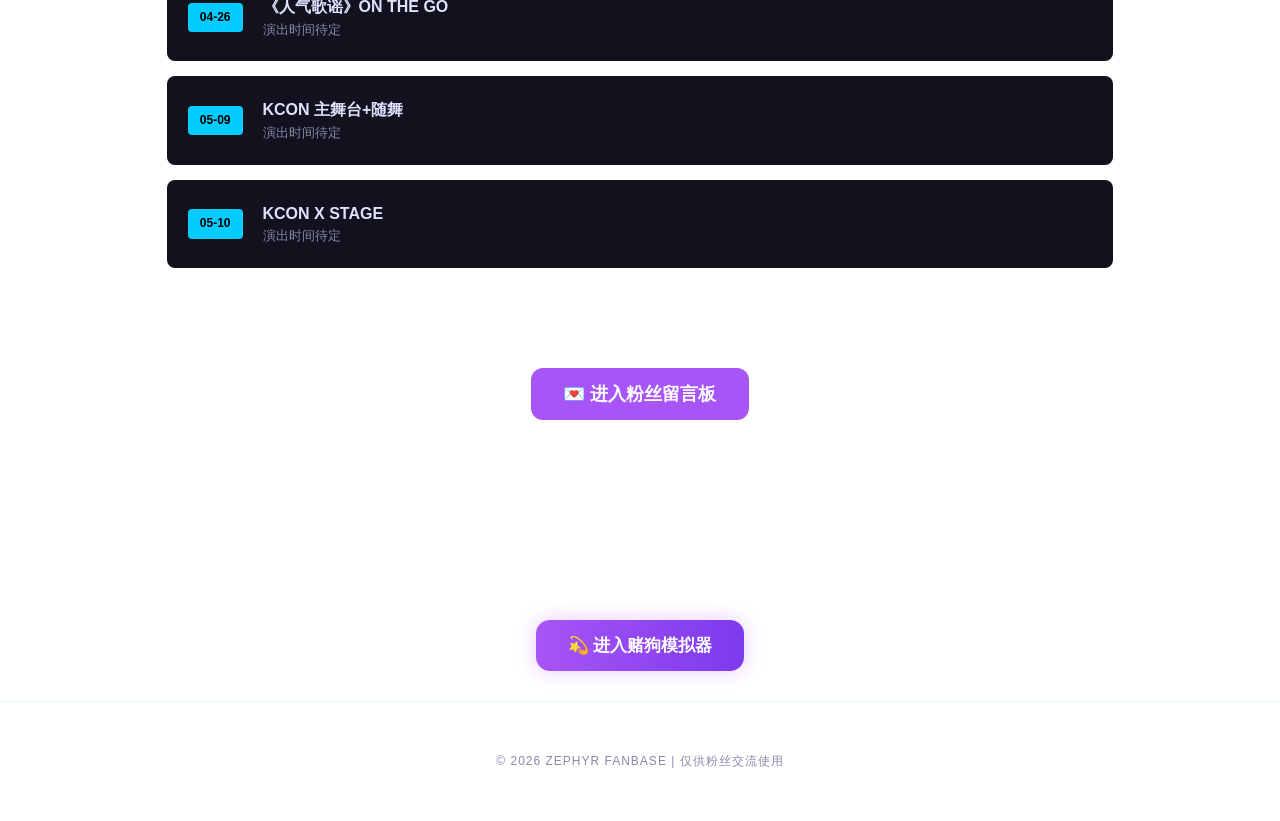
==== commit f4a8b67e: "Add files via upload" ====
--- a/index.html
+++ b/index.html
@@ -308,7 +308,7 @@
   <section class="section" id="message">  
     <div style="text-align:center; margin:30px 0;">
         <button onclick="window.open('message.html','_self')" 
-        style="padding:14px 40px; background:#a855f7; color:#fff; border:none; border-radius:12px; font-size:18px; cursor:pointer; font-weight:bold;">
+        style="padding:14px 32px; background:#a855f7; color:#fff; border:none; border-radius:12px; font-size:18px; cursor:pointer; font-weight:bold;">
             💌 进入粉丝留言板
         </button>
     </div>
